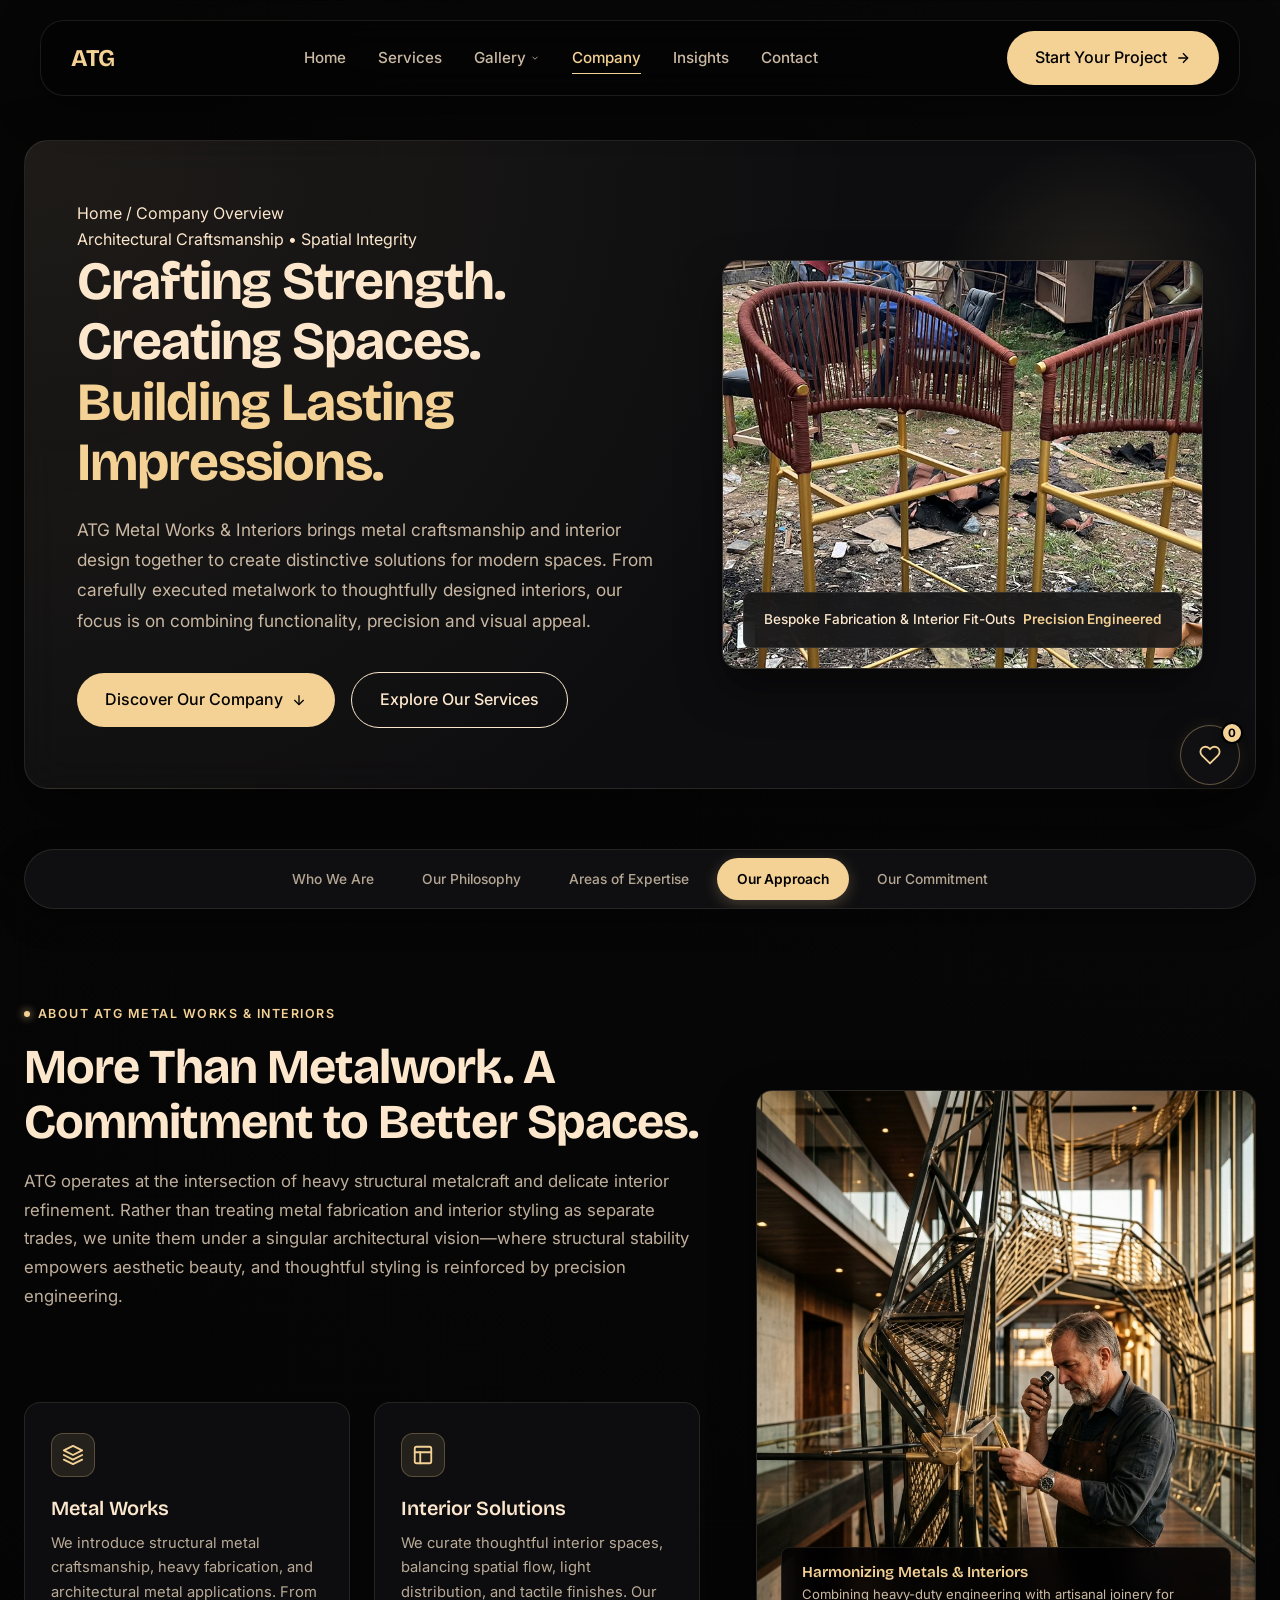
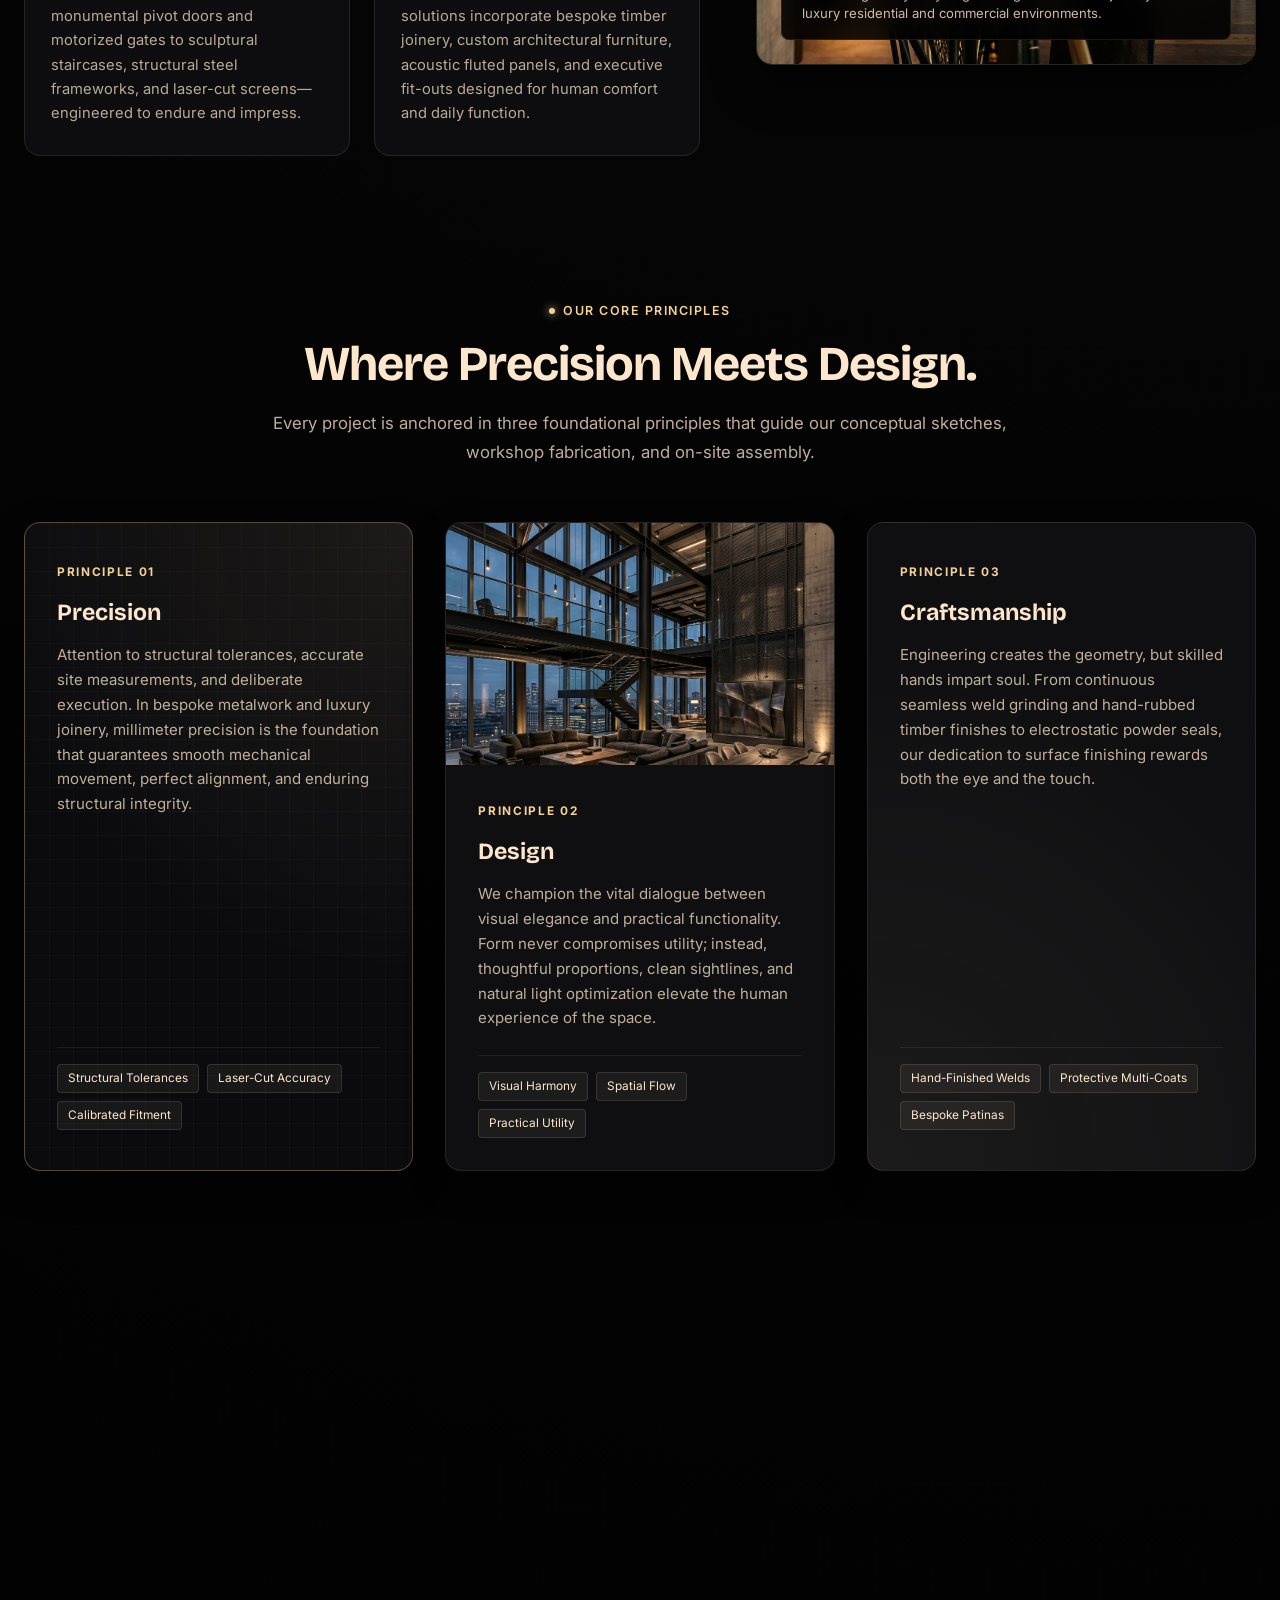
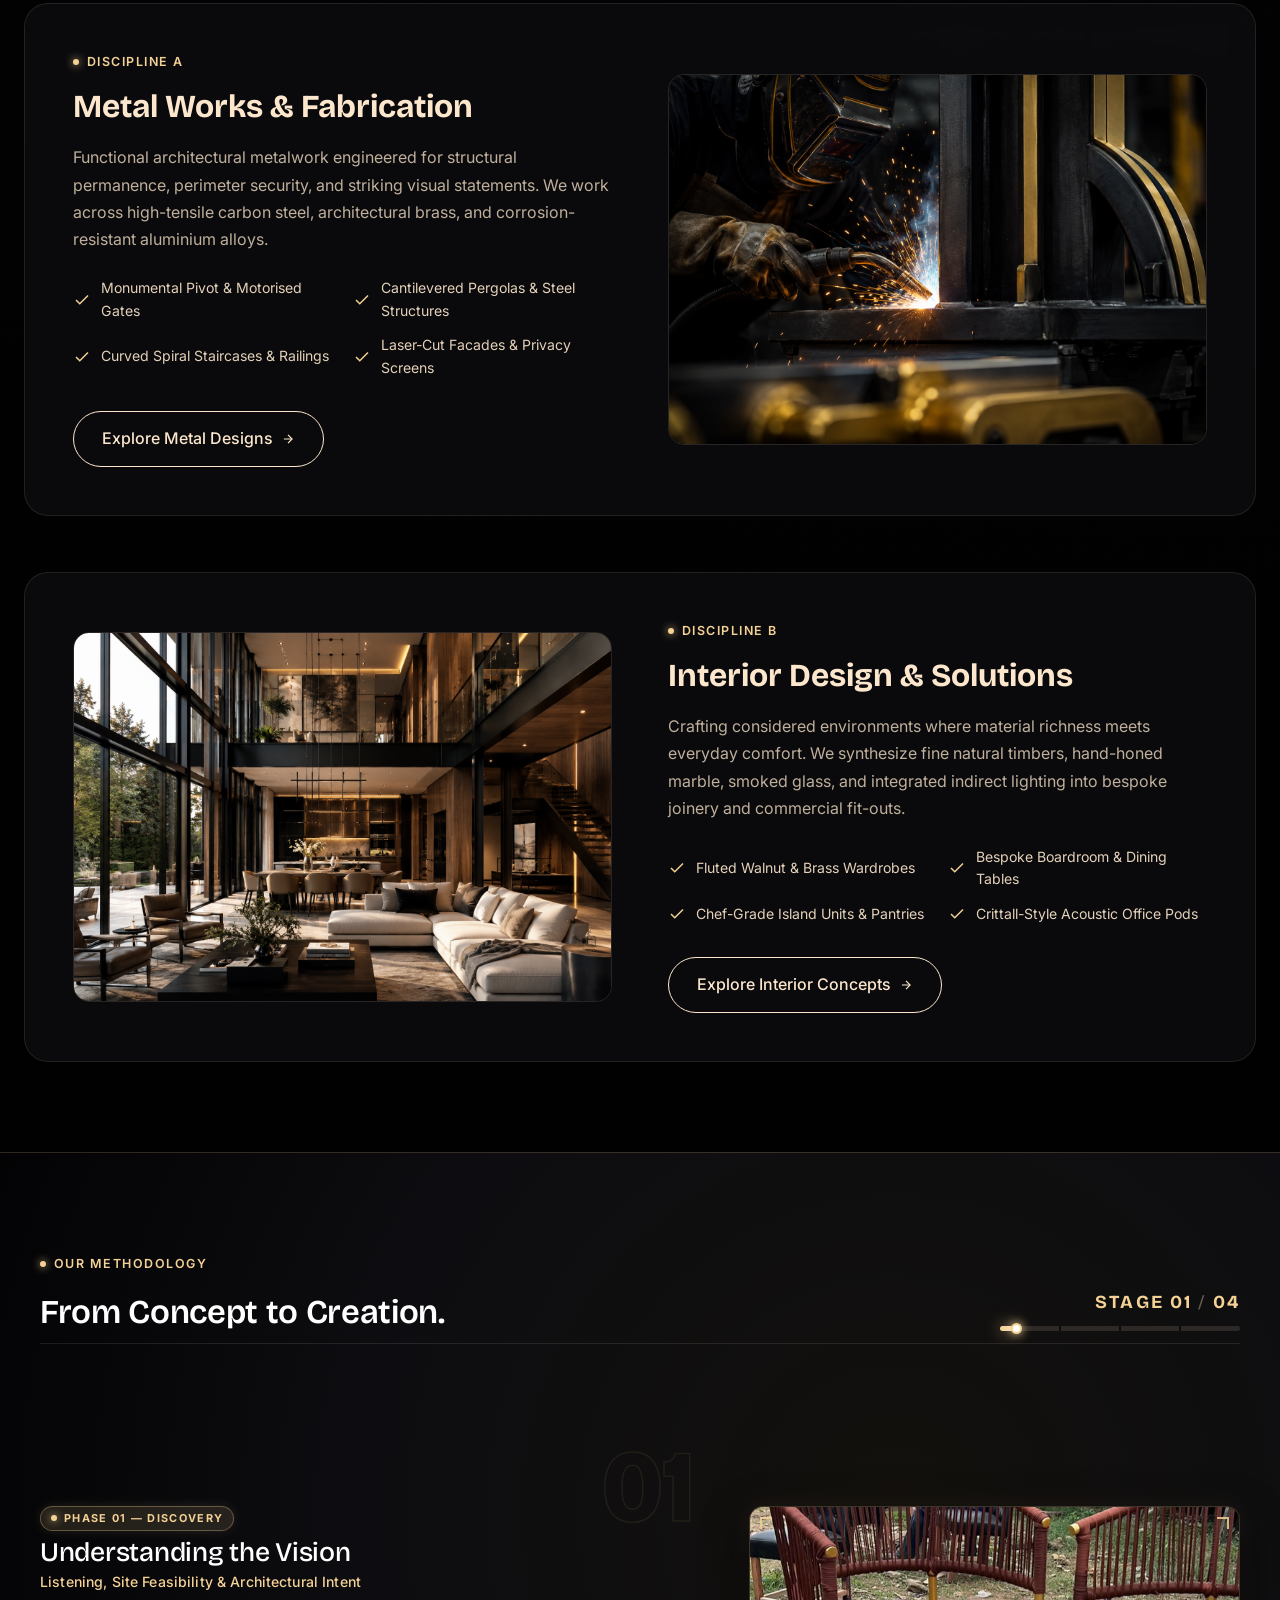
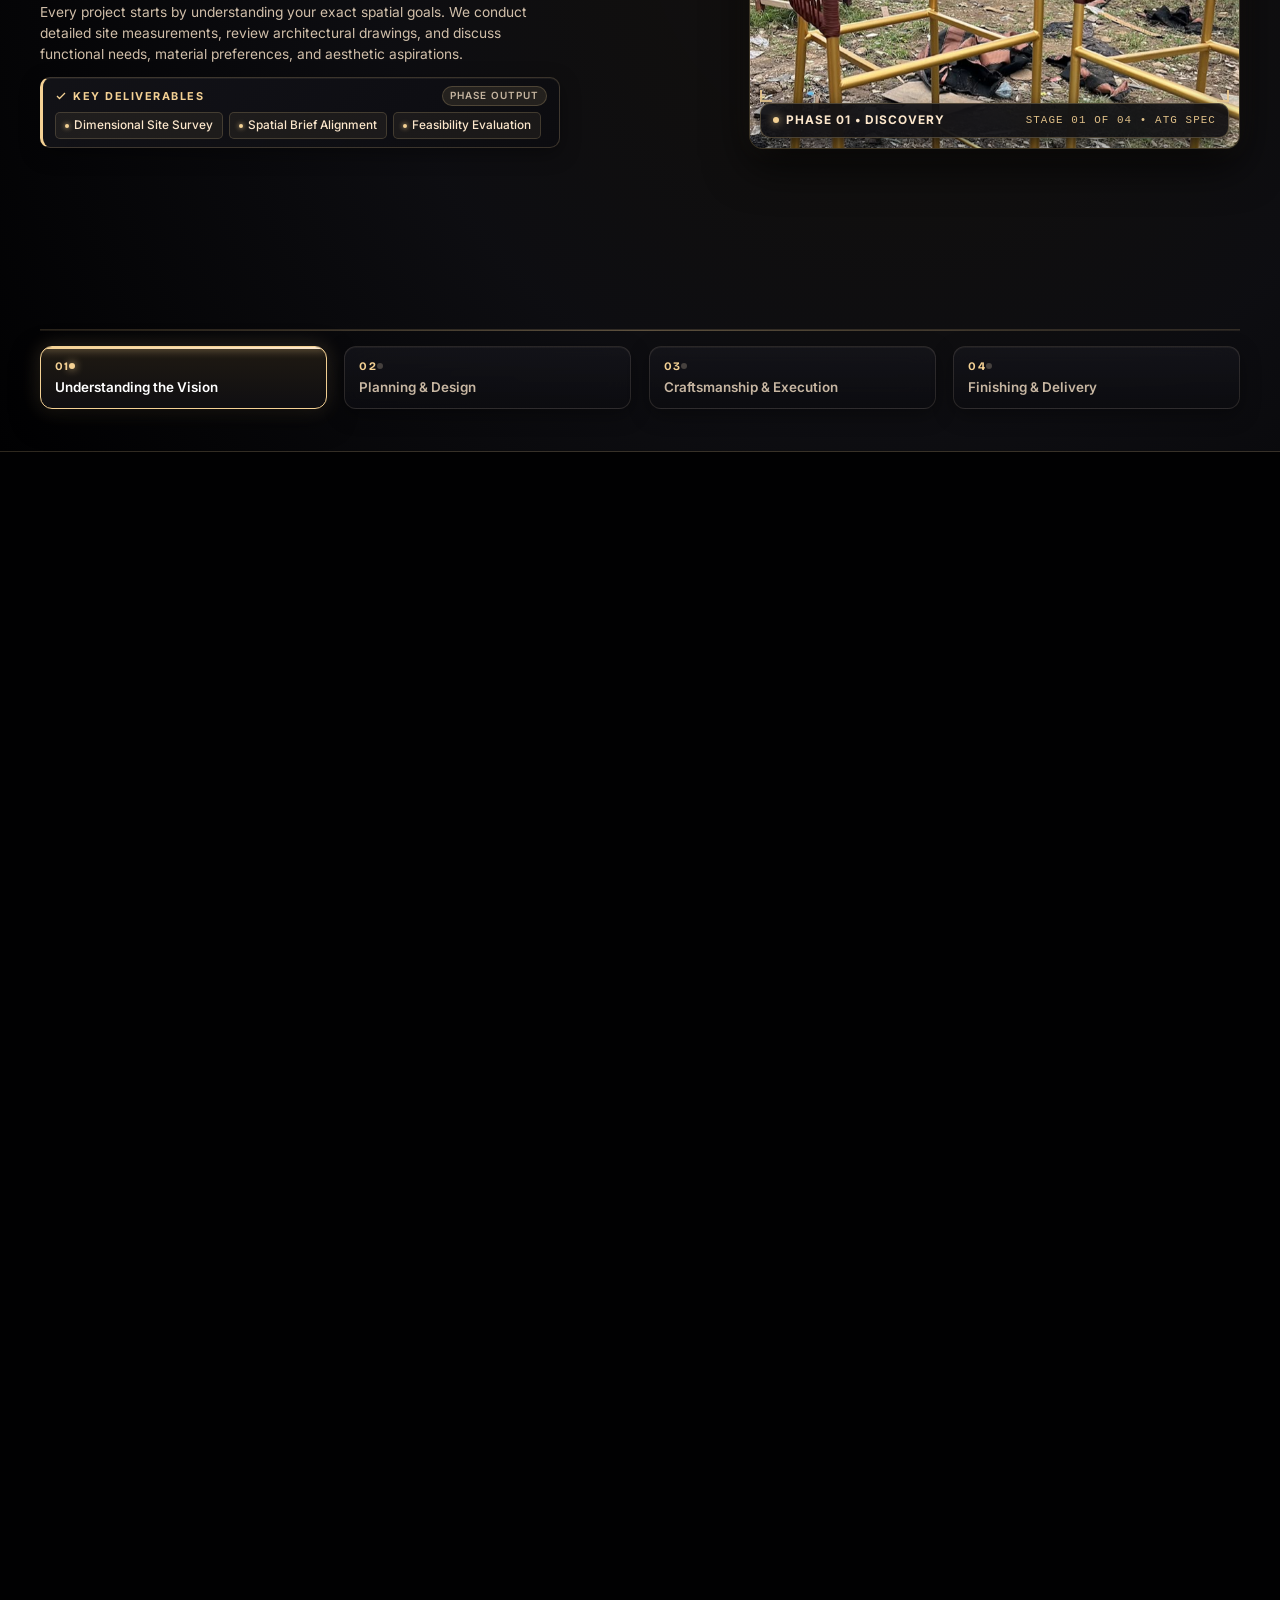
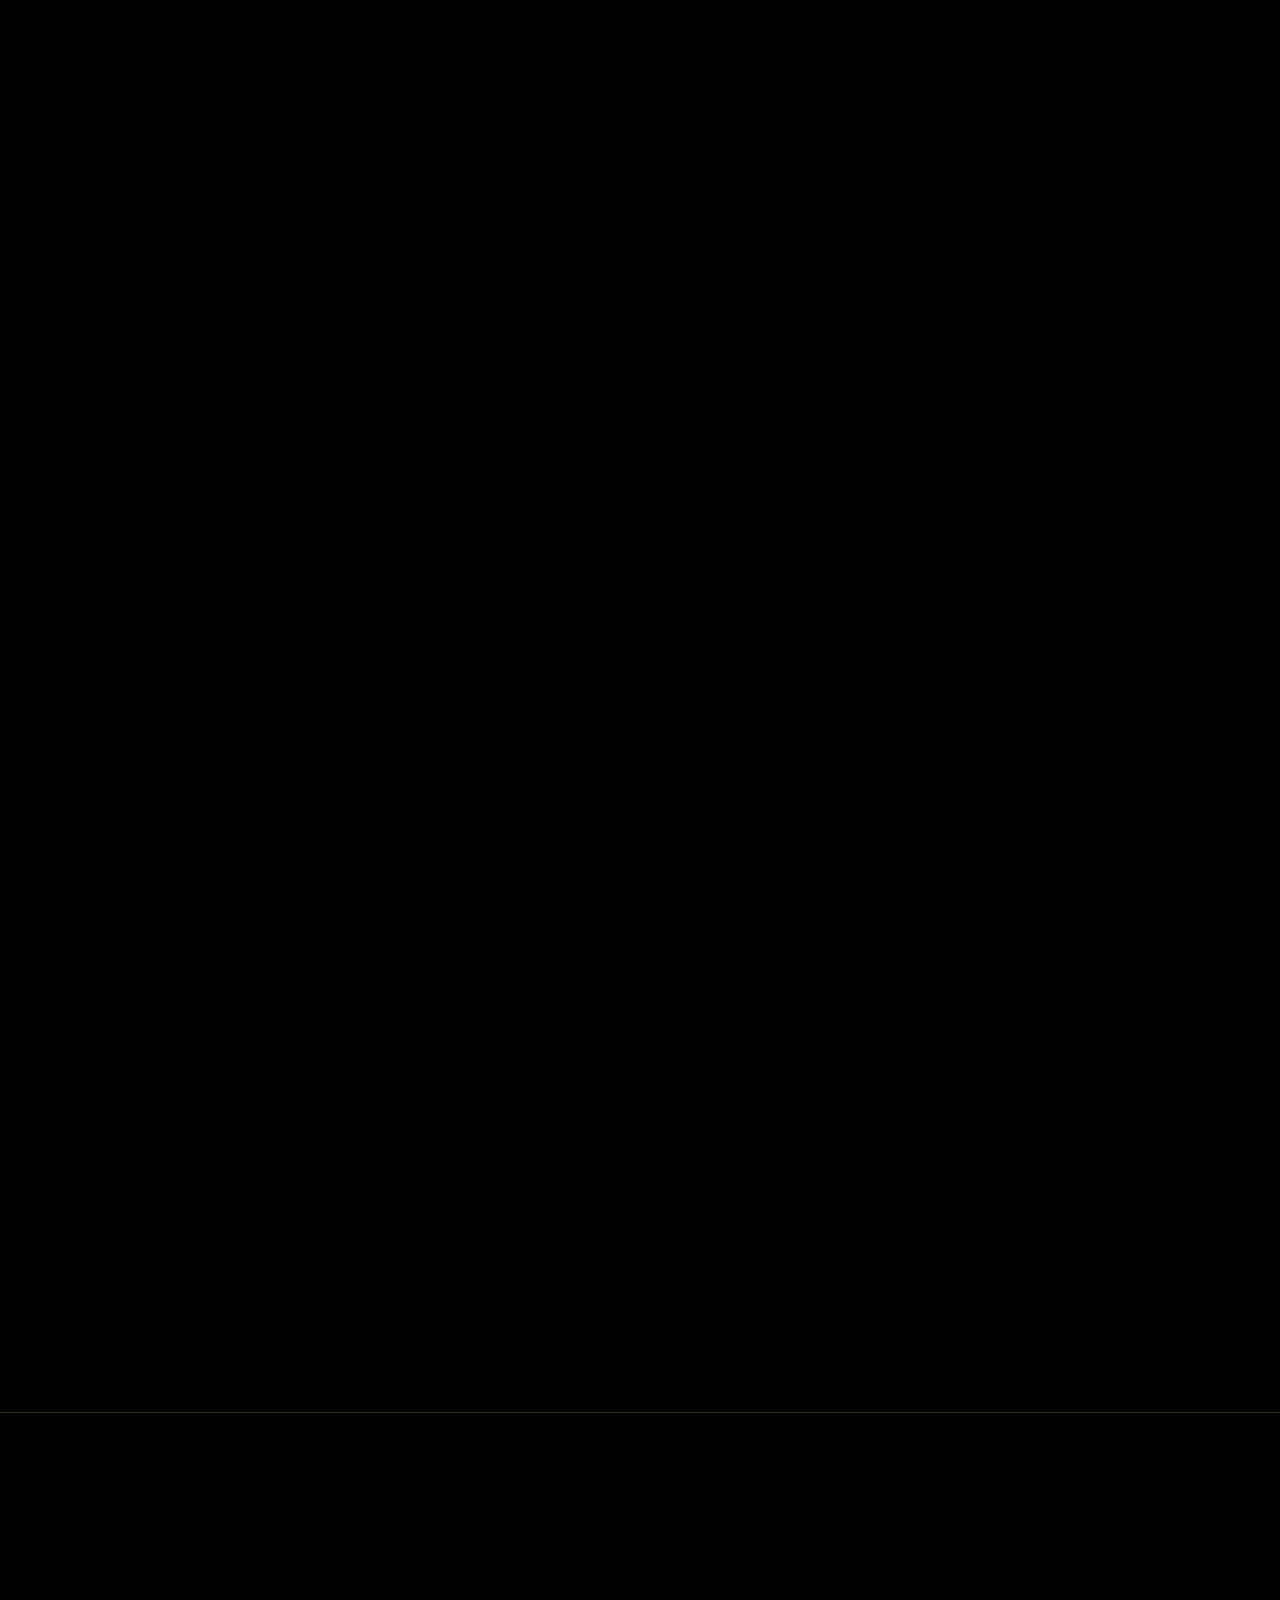
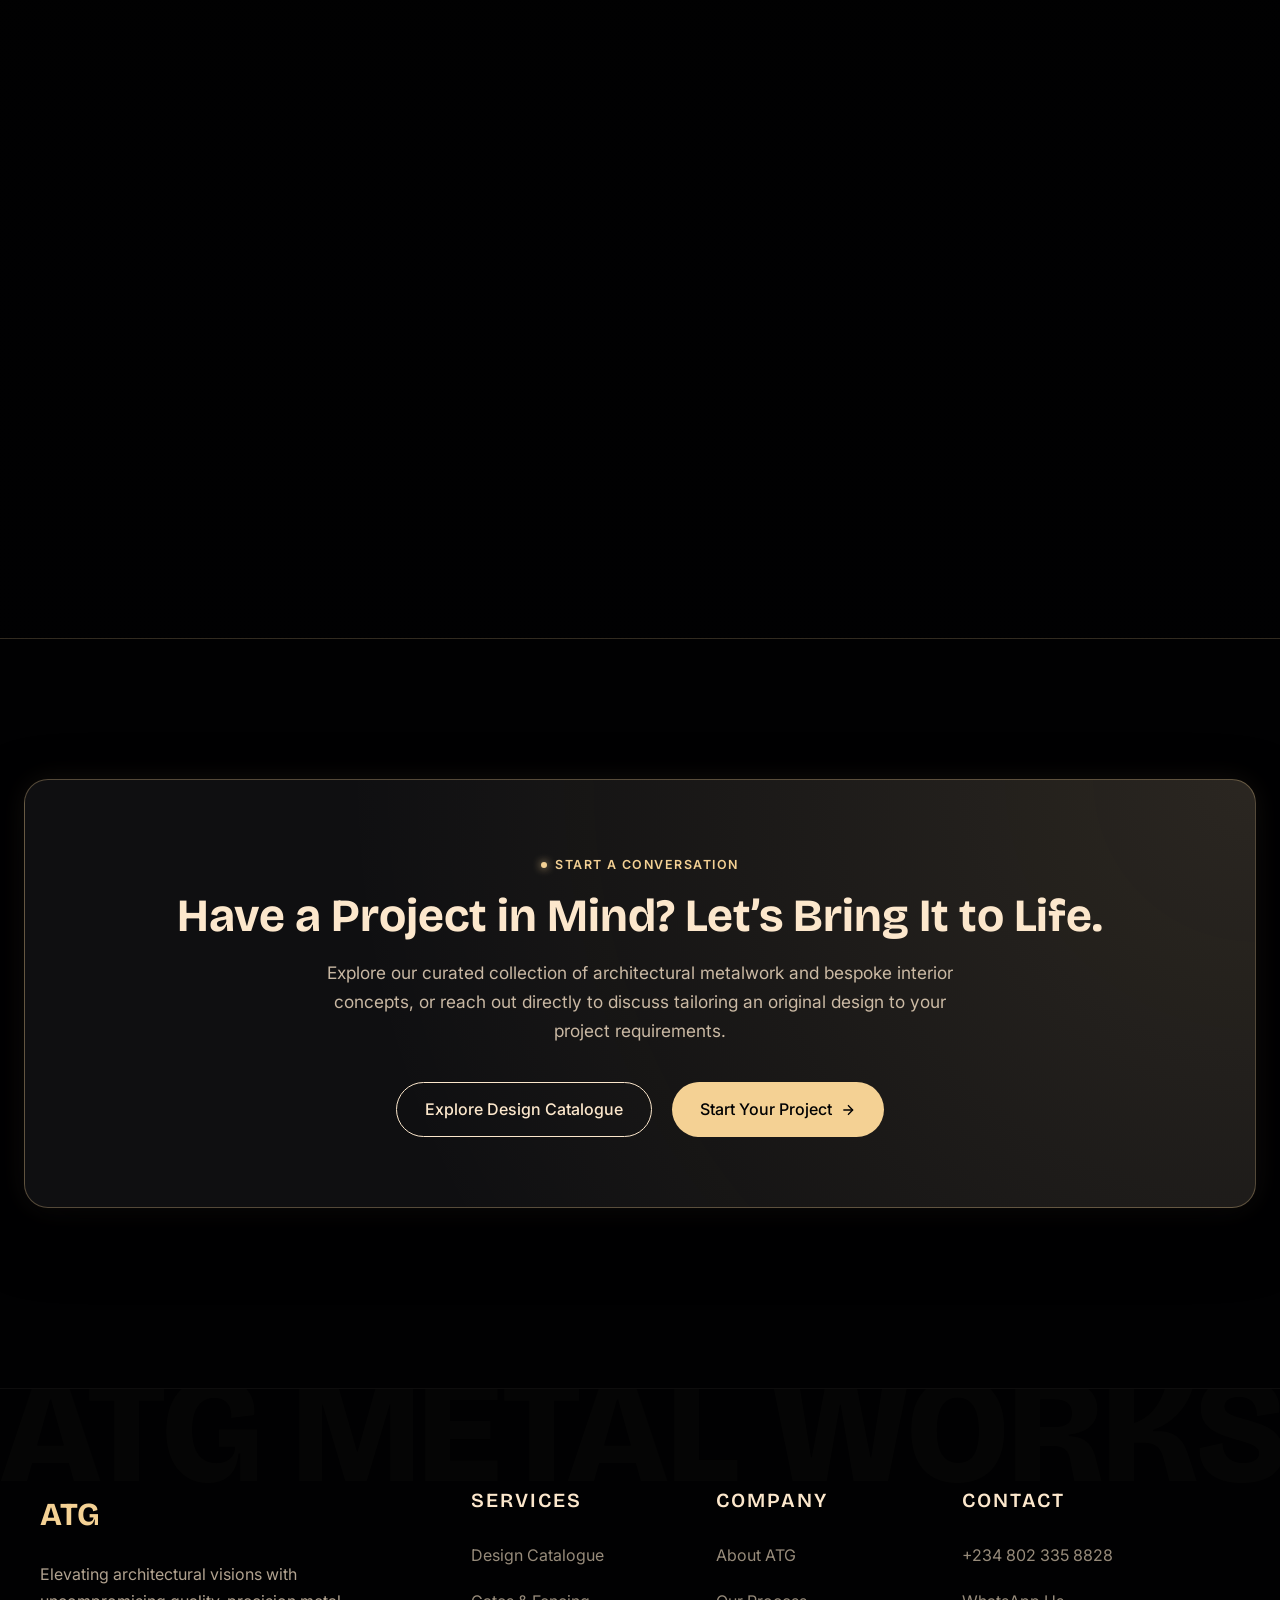
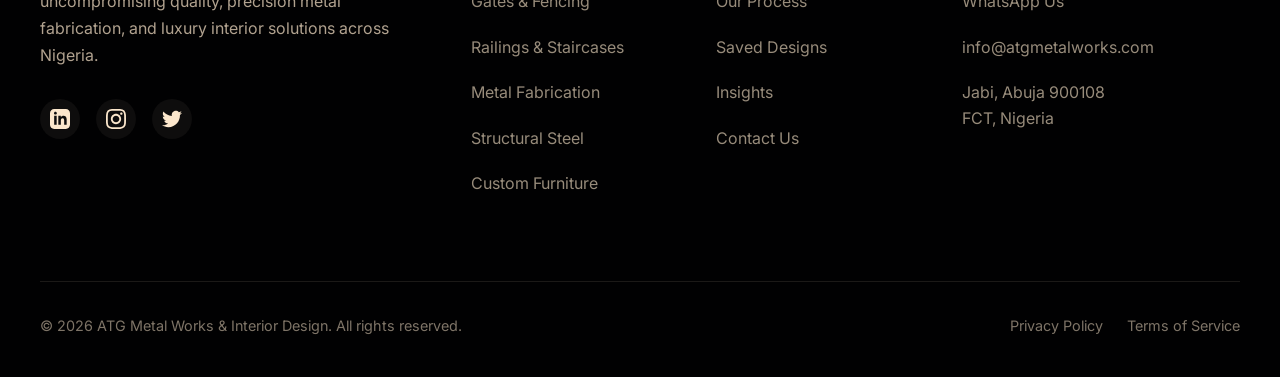
==== company.html @ 1e64ef1c "Upload ATG website frontend" ====
<!DOCTYPE html>
<html lang="en">

<head>
    <meta charset="UTF-8">
    <meta name="viewport" content="width=device-width, initial-scale=1.0">
    <title>Company Overview | ATG Metal Works & Interior Design</title>
    <!-- Google Fonts -->
    <link rel="preconnect" href="https://fonts.googleapis.com">
    <link rel="preconnect" href="https://fonts.gstatic.com" crossorigin>
    <link
        href="https://fonts.googleapis.com/css2?family=Bricolage+Grotesque:opsz,wght@12..96,400;500;600;700;800&family=Inter:wght@300;400;500;600&display=swap"
        rel="stylesheet">
    <!-- Stylesheets -->
    <link rel="stylesheet" href="CSS/style.css">
    <link rel="stylesheet" href="CSS/company.css">
    <link rel="stylesheet" href="CSS/atg-transitions.css">
</head>

<body class="company-page">

    <!-- Mobile Menu Overlay -->
    <div class="mobile-menu-overlay" id="mobileMenu">
        <div class="mobile-menu-header">
            <a href="index.html" class="logo">ATG</a>
            <button class="close-menu-btn" id="closeMenuBtn" aria-label="Close Menu">
                <svg width="24" height="24" viewBox="0 0 24 24" fill="none" stroke="currentColor" stroke-width="2">
                    <line x1="18" y1="6" x2="6" y2="18"></line>
                    <line x1="6" y1="6" x2="18" y2="18"></line>
                </svg>
            </button>
        </div>
        <div class="mobile-nav-links">
            <a href="index.html" class="mobile-nav-item">Home</a>
            <a href="services.html" class="mobile-nav-item">Services</a>

            <div class="mobile-accordion">
                <button class="mobile-accordion-btn">Gallery <span class="arrow">▼</span></button>
                <div class="mobile-accordion-content">
                    <a href="gallery.html">All Projects</a>
                    <a href="gallery.html?category=Metal%20Fabrication">Metal Fabrication</a>
                    <a href="gallery.html?category=Interior%20Projects">Interior Projects</a>
                    <a href="gallery.html?category=Furniture%20%26%20Joinery">Furniture &amp; Joinery</a>
                    <a href="gallery.html?category=Commercial%20Projects">Commercial Projects</a>
                    <a href="gallery.html?category=Residential%20Projects">Residential Projects</a>
                </div>
            </div>

            <a href="company.html" class="mobile-nav-item active">Company</a>
            <a href="insights.html" class="mobile-nav-item">Insights</a>
            <a href="contact.html" class="mobile-nav-item">Contact</a>
            <a href="favourites.html" class="mobile-nav-item">Saved Designs</a>
        </div>
        <div class="mobile-menu-footer">
            <a href="start-your-project.html" class="btn btn-primary full-width">
                Start Your Project
                <svg width="16" height="16" viewBox="0 0 24 24" fill="none" stroke="currentColor" stroke-width="2">
                    <line x1="5" y1="12" x2="19" y2="12"></line>
                    <polyline points="12 5 19 12 12 19"></polyline>
                </svg>
            </a>
        </div>
    </div>

    <!-- Floating Navbar -->
    <header class="navbar-wrapper" id="navbarWrapper">
        <nav class="navbar">
            <a href="index.html" class="logo">
                ATG
            </a>

            <!-- Desktop Navigation -->
            <ul class="nav-links">
                <li class="nav-item">
                    <a href="index.html" class="nav-link">Home</a>
                </li>

                <li class="nav-item">
                    <a href="services.html" class="nav-link">Services</a>
                </li>

                <li class="nav-item has-dropdown">
                    <a href="gallery.html" class="nav-link">Gallery <svg class="dropdown-arrow" width="10" height="10"
                            viewBox="0 0 24 24" fill="none" stroke="currentColor" stroke-width="2">
                            <polyline points="6 9 12 15 18 9"></polyline>
                        </svg></a>
                    <div class="dropdown-menu image-dropdown">
                        <div class="image-dropdown-inner">
                            <div class="menu-column">
                                <a href="gallery.html" class="dropdown-link">All Projects</a>
                                <a href="gallery.html?category=Metal%20Fabrication" class="dropdown-link">Metal Fabrication</a>
                                <a href="gallery.html?category=Interior%20Projects" class="dropdown-link">Interior Projects</a>
                                <a href="gallery.html?category=Furniture%20%26%20Joinery" class="dropdown-link">Furniture &amp; Joinery</a>
                                <a href="gallery.html?category=Commercial%20Projects" class="dropdown-link">Commercial Projects</a>
                                <a href="gallery.html?category=Residential%20Projects" class="dropdown-link">Residential Projects</a>
                                <a href="gallery.html" class="dropdown-link view-all">View All Projects <svg width="12" height="12"
                                        viewBox="0 0 24 24" fill="none" stroke="currentColor" stroke-width="2">
                                        <line x1="5" y1="12" x2="19" y2="12"></line>
                                        <polyline points="12 5 19 12 12 19"></polyline>
                                    </svg></a>
                            </div>
                            <div class="dropdown-featured-image">
                                <img src="images/dropdown_portfolio.png" alt="Featured Project Gallery">
                            </div>
                        </div>
                    </div>
                </li>

                <li class="nav-item">
                    <a href="company.html" class="nav-link active">Company</a>
                </li>

                <li class="nav-item">
                    <a href="insights.html" class="nav-link">Insights</a>
                </li>
                <li class="nav-item">
                    <a href="contact.html" class="nav-link">Contact</a>
                </li>
            </ul>

            <div class="nav-actions">
                <a href="start-your-project.html" class="btn btn-primary">
                    Start Your Project
                    <svg class="btn-arrow" width="16" height="16" viewBox="0 0 24 24" fill="none" stroke="currentColor"
                        stroke-width="2">
                        <line x1="5" y1="12" x2="19" y2="12"></line>
                        <polyline points="12 5 19 12 12 19"></polyline>
                    </svg>
                </a>
                <button class="mobile-menu-toggle" id="mobileMenuToggle" aria-label="Open Menu">
                    <svg width="24" height="24" viewBox="0 0 24 24" fill="none" stroke="currentColor" stroke-width="2">
                        <line x1="3" y1="12" x2="21" y2="12"></line>
                        <line x1="3" y1="6" x2="21" y2="6"></line>
                        <line x1="3" y1="18" x2="21" y2="18"></line>
                    </svg>
                </button>
            </div>
        </nav>
    </header>

    <main>
        <!-- 3. Company Hero Section -->
        <section class="co-hero">
            <div class="co-hero-container co-fade-up">
                <div class="co-hero-content">
                    <nav class="breadcrumb-nav" aria-label="Breadcrumbs">
                        <a href="index.html">Home</a>
                        <span class="breadcrumb-separator">/</span>
                        <span class="breadcrumb-current">Company Overview</span>
                    </nav>

                    <div class="hero-editorial-badge">
                        Architectural Craftsmanship &bull; Spatial Integrity
                    </div>

                    <h1 class="co-hero-title">
                        Crafting Strength. <br>
                        Creating Spaces. <br>
                        <span class="highlight">Building Lasting Impressions.</span>
                    </h1>

                    <p class="co-hero-desc">
                        ATG Metal Works &amp; Interiors brings metal craftsmanship and interior design together to create distinctive solutions for modern spaces. From carefully executed metalwork to thoughtfully designed interiors, our focus is on combining functionality, precision and visual appeal.
                    </p>

                    <div class="co-hero-actions">
                        <a href="#who-we-are" class="btn btn-primary">
                            Discover Our Company
                            <svg class="btn-arrow" width="16" height="16" viewBox="0 0 24 24" fill="none" stroke="currentColor" stroke-width="2">
                                <line x1="12" y1="5" x2="12" y2="19"></line>
                                <polyline points="19 12 12 19 5 12"></polyline>
                            </svg>
                        </a>
                        <a href="services.html" class="btn btn-secondary">
                            Explore Our Services
                        </a>
                    </div>
                </div>

                <div class="co-hero-media">
                    <img src="images/477207b1-285c-4915-88f1-40f09fe9c256.jpg" alt="Architectural Metal & Interior Design by ATG">
                    <div class="co-hero-overlay-card">
                        <span class="card-main">Bespoke Fabrication &amp; Interior Fit-Outs</span>
                        <span class="card-accent">Precision Engineered</span>
                    </div>
                </div>
            </div>
        </section>

        <!-- 10. Internal Section Navigation (Sticky Subnav) -->
        <div class="co-subnav-wrapper" id="coSubnavWrapper">
            <nav class="co-subnav" aria-label="Company sections">
                <a href="#who-we-are" class="co-subnav-link is-active">Who We Are</a>
                <a href="#philosophy" class="co-subnav-link">Our Philosophy</a>
                <a href="#expertise" class="co-subnav-link">Areas of Expertise</a>
                <a href="#approach" class="co-subnav-link">Our Approach</a>
                <a href="#commitment" class="co-subnav-link">Our Commitment</a>
            </nav>
        </div>

        <!-- 4. Who We Are Section -->
        <section class="co-who-section company-section" id="who-we-are">
            <div class="co-who-grid">
                <div class="co-who-content co-fade-up">
                    <div class="co-section-header">
                        <div class="co-eyebrow">ABOUT ATG METAL WORKS &amp; INTERIORS</div>
                        <h2 class="co-section-title">More Than Metalwork. A Commitment to Better Spaces.</h2>
                        <p class="co-section-desc">
                            ATG operates at the intersection of heavy structural metalcraft and delicate interior refinement. Rather than treating metal fabrication and interior styling as separate trades, we unite them under a singular architectural vision—where structural stability empowers aesthetic beauty, and thoughtful styling is reinforced by precision engineering.
                        </p>
                    </div>

                    <div class="co-who-pillars">
                        <div class="co-pillar-card">
                            <div class="co-pillar-icon">
                                <svg width="22" height="22" viewBox="0 0 24 24" fill="none" stroke="currentColor" stroke-width="2" stroke-linecap="round" stroke-linejoin="round">
                                    <polygon points="12 2 2 7 12 12 22 7 12 2"></polygon>
                                    <polyline points="2 17 12 22 22 17"></polyline>
                                    <polyline points="2 12 12 17 22 12"></polyline>
                                </svg>
                            </div>
                            <h3 class="co-pillar-title">Metal Works</h3>
                            <p class="co-pillar-desc">
                                We introduce structural metal craftsmanship, heavy fabrication, and architectural metal applications. From monumental pivot doors and motorized gates to sculptural staircases, structural steel frameworks, and laser-cut screens—engineered to endure and impress.
                            </p>
                        </div>

                        <div class="co-pillar-card">
                            <div class="co-pillar-icon">
                                <svg width="22" height="22" viewBox="0 0 24 24" fill="none" stroke="currentColor" stroke-width="2" stroke-linecap="round" stroke-linejoin="round">
                                    <rect x="3" y="3" width="18" height="18" rx="2" ry="2"></rect>
                                    <line x1="3" y1="9" x2="21" y2="9"></line>
                                    <line x1="9" y1="21" x2="9" y2="9"></line>
                                </svg>
                            </div>
                            <h3 class="co-pillar-title">Interior Solutions</h3>
                            <p class="co-pillar-desc">
                                We curate thoughtful interior spaces, balancing spatial flow, light distribution, and tactile finishes. Our solutions incorporate bespoke timber joinery, custom architectural furniture, acoustic fluted panels, and executive fit-outs designed for human comfort and daily function.
                            </p>
                        </div>
                    </div>
                </div>

                <div class="co-who-media co-fade-up">
                    <img src="images/about_who_we_are.png" alt="ATG Master craftsman inspecting precision installation" loading="lazy">
                    <div class="co-media-tag-floating">
                        <h4>Harmonizing Metals &amp; Interiors</h4>
                        <p>Combining heavy-duty engineering with artisanal joinery for luxury residential and commercial environments.</p>
                    </div>
                </div>
            </div>
        </section>

        <!-- 5. Our Philosophy Section -->
        <section class="co-philosophy-section company-section" id="philosophy">
            <div class="co-section-header center co-fade-up">
                <div class="co-eyebrow">OUR CORE PRINCIPLES</div>
                <h2 class="co-section-title">Where Precision Meets Design.</h2>
                <p class="co-section-desc">
                    Every project is anchored in three foundational principles that guide our conceptual sketches, workshop fabrication, and on-site assembly.
                </p>
            </div>

            <div class="co-philosophy-panels">
                <!-- Principle 1: Precision -->
                <div class="co-philo-panel panel-precision co-fade-up">
                    <span class="philo-tag">PRINCIPLE 01</span>
                    <h3 class="philo-headline">Precision</h3>
                    <p class="philo-desc">
                        Attention to structural tolerances, accurate site measurements, and deliberate execution. In bespoke metalwork and luxury joinery, millimeter precision is the foundation that guarantees smooth mechanical movement, perfect alignment, and enduring structural integrity.
                    </p>
                    <div class="philo-badge-list">
                        <span class="philo-chip">Structural Tolerances</span>
                        <span class="philo-chip">Laser-Cut Accuracy</span>
                        <span class="philo-chip">Calibrated Fitment</span>
                    </div>
                </div>

                <!-- Principle 2: Design -->
                <div class="co-philo-panel panel-design co-fade-up">
                    <div class="panel-img-box">
                        <img src="images/hero_interior.png" alt="Architectural Interior Design" loading="lazy">
                    </div>
                    <div class="panel-inner">
                        <span class="philo-tag">PRINCIPLE 02</span>
                        <h3 class="philo-headline">Design</h3>
                        <p class="philo-desc">
                            We champion the vital dialogue between visual elegance and practical functionality. Form never compromises utility; instead, thoughtful proportions, clean sightlines, and natural light optimization elevate the human experience of the space.
                        </p>
                        <div class="philo-badge-list">
                            <span class="philo-chip">Visual Harmony</span>
                            <span class="philo-chip">Spatial Flow</span>
                            <span class="philo-chip">Practical Utility</span>
                        </div>
                    </div>
                </div>

                <!-- Principle 3: Craftsmanship -->
                <div class="co-philo-panel panel-craft co-fade-up">
                    <span class="philo-tag">PRINCIPLE 03</span>
                    <h3 class="philo-headline">Craftsmanship</h3>
                    <p class="philo-desc">
                        Engineering creates the geometry, but skilled hands impart soul. From continuous seamless weld grinding and hand-rubbed timber finishes to electrostatic powder seals, our dedication to surface finishing rewards both the eye and the touch.
                    </p>
                    <div class="philo-badge-list">
                        <span class="philo-chip">Hand-Finished Welds</span>
                        <span class="philo-chip">Protective Multi-Coats</span>
                        <span class="philo-chip">Bespoke Patinas</span>
                    </div>
                </div>
            </div>
        </section>

        <!-- 6. Our Areas of Expertise Section -->
        <section class="co-expertise-section company-section" id="expertise">
            <div class="co-section-header co-fade-up">
                <div class="co-eyebrow">WHAT WE BRING TOGETHER</div>
                <h2 class="co-section-title">Two Distinct Disciplines. One Cohesive Vision.</h2>
                <p class="co-section-desc">
                    Explore how our metal fabrication facilities and bespoke interior design capabilities collaborate to deliver complete architectural solutions.
                </p>
            </div>

            <div class="co-showcase-stack">
                <!-- Showcase A: Metal Works & Fabrication -->
                <div class="co-showcase-item co-fade-up">
                    <div class="co-showcase-content">
                        <div class="co-eyebrow">DISCIPLINE A</div>
                        <h3 class="co-showcase-title">Metal Works &amp; Fabrication</h3>
                        <p class="co-showcase-desc">
                            Functional architectural metalwork engineered for structural permanence, perimeter security, and striking visual statements. We work across high-tensile carbon steel, architectural brass, and corrosion-resistant aluminium alloys.
                        </p>
                        <div class="co-showcase-bullets">
                            <div class="co-bullet">
                                <svg width="18" height="18" viewBox="0 0 24 24" fill="none" stroke="currentColor" stroke-width="2"><polyline points="20 6 9 17 4 12"></polyline></svg>
                                <span>Monumental Pivot &amp; Motorised Gates</span>
                            </div>
                            <div class="co-bullet">
                                <svg width="18" height="18" viewBox="0 0 24 24" fill="none" stroke="currentColor" stroke-width="2"><polyline points="20 6 9 17 4 12"></polyline></svg>
                                <span>Cantilevered Pergolas &amp; Steel Structures</span>
                            </div>
                            <div class="co-bullet">
                                <svg width="18" height="18" viewBox="0 0 24 24" fill="none" stroke="currentColor" stroke-width="2"><polyline points="20 6 9 17 4 12"></polyline></svg>
                                <span>Curved Spiral Staircases &amp; Railings</span>
                            </div>
                            <div class="co-bullet">
                                <svg width="18" height="18" viewBox="0 0 24 24" fill="none" stroke="currentColor" stroke-width="2"><polyline points="20 6 9 17 4 12"></polyline></svg>
                                <span>Laser-Cut Facades &amp; Privacy Screens</span>
                            </div>
                        </div>
                        <div>
                            <a href="services.html?category=Metal%20Fabrication" class="btn btn-secondary">
                                Explore Metal Designs
                                <svg width="14" height="14" viewBox="0 0 24 24" fill="none" stroke="currentColor" stroke-width="2">
                                    <line x1="5" y1="12" x2="19" y2="12"></line>
                                    <polyline points="12 5 19 12 12 19"></polyline>
                                </svg>
                            </a>
                        </div>
                    </div>
                    <div class="co-showcase-media">
                        <img src="images/e5c07175-a404-44a3-993f-c502c40bee47.png" alt="Metal Fabrication and Laser Cut Architectural Screens" loading="lazy">
                    </div>
                </div>

                <!-- Showcase B: Interior Design & Solutions -->
                <div class="co-showcase-item reversed co-fade-up">
                    <div class="co-showcase-content">
                        <div class="co-eyebrow">DISCIPLINE B</div>
                        <h3 class="co-showcase-title">Interior Design &amp; Solutions</h3>
                        <p class="co-showcase-desc">
                            Crafting considered environments where material richness meets everyday comfort. We synthesize fine natural timbers, hand-honed marble, smoked glass, and integrated indirect lighting into bespoke joinery and commercial fit-outs.
                        </p>
                        <div class="co-showcase-bullets">
                            <div class="co-bullet">
                                <svg width="18" height="18" viewBox="0 0 24 24" fill="none" stroke="currentColor" stroke-width="2"><polyline points="20 6 9 17 4 12"></polyline></svg>
                                <span>Fluted Walnut &amp; Brass Wardrobes</span>
                            </div>
                            <div class="co-bullet">
                                <svg width="18" height="18" viewBox="0 0 24 24" fill="none" stroke="currentColor" stroke-width="2"><polyline points="20 6 9 17 4 12"></polyline></svg>
                                <span>Bespoke Boardroom &amp; Dining Tables</span>
                            </div>
                            <div class="co-bullet">
                                <svg width="18" height="18" viewBox="0 0 24 24" fill="none" stroke="currentColor" stroke-width="2"><polyline points="20 6 9 17 4 12"></polyline></svg>
                                <span>Chef-Grade Island Units &amp; Pantries</span>
                            </div>
                            <div class="co-bullet">
                                <svg width="18" height="18" viewBox="0 0 24 24" fill="none" stroke="currentColor" stroke-width="2"><polyline points="20 6 9 17 4 12"></polyline></svg>
                                <span>Crittall-Style Acoustic Office Pods</span>
                            </div>
                        </div>
                        <div>
                            <a href="services.html?category=Interior%20Design" class="btn btn-secondary">
                                Explore Interior Concepts
                                <svg width="14" height="14" viewBox="0 0 24 24" fill="none" stroke="currentColor" stroke-width="2">
                                    <line x1="5" y1="12" x2="19" y2="12"></line>
                                    <polyline points="12 5 19 12 12 19"></polyline>
                                </svg>
                            </a>
                        </div>
                    </div>
                    <div class="co-showcase-media">
                        <img src="images/9961c37c-6daa-4a9c-b4b9-555509c9aaf4.png" alt="Bespoke Interior Design and Acoustic Wood Wall Panelling" loading="lazy">
                    </div>
                </div>
            </div>
        </section>

        <!-- 7. Our Approach Section (NEW GEN PINNED SCROLL SCRUBBER) -->
        <section class="co-approach-scroll-container company-section" id="approach">
            <div class="co-approach-sticky-stage" id="approachStickyStage">
                <div class="co-approach-stage-inner">
                    <!-- Top Stage Header & Progress Line -->
                    <div class="co-approach-top-bar">
                        <div class="co-approach-header-meta">
                            <div class="co-eyebrow">OUR METHODOLOGY</div>
                            <h2>From Concept to Creation.</h2>
                        </div>
                        <div class="co-scrub-indicator">
                            <div class="co-step-counter">
                                STAGE <span id="activeStepNum">01</span> <span class="co-counter-divider">/</span> 04
                            </div>
                            <div class="co-scrub-track" aria-hidden="true">
                                <div class="co-scrub-fill" id="approachScrubFill">
                                    <span class="co-scrub-thumb"></span>
                                </div>
                                <span class="co-track-mark" style="left: 25%;"></span>
                                <span class="co-track-mark" style="left: 50%;"></span>
                                <span class="co-track-mark" style="left: 75%;"></span>
                            </div>
                        </div>
                    </div>

                    <!-- Split Stage View -->
                    <div class="co-approach-body-grid">
                        <!-- Left: Stack of 4 Stage Panes -->
                        <div class="co-stages-card-stack">
                            <!-- Stage 01 -->
                            <div class="co-stage-pane is-active" data-step="1">
                                <span class="co-stage-ghost-num">01</span>
                                <div class="co-stage-badge">
                                    <span class="co-stage-badge-dot"></span>
                                    PHASE 01 &mdash; DISCOVERY
                                </div>
                                <h3 class="co-stage-title">Understanding the Vision</h3>
                                <div class="co-stage-subtitle">Listening, Site Feasibility &amp; Architectural Intent</div>
                                <p class="co-stage-description">
                                    Every project starts by understanding your exact spatial goals. We conduct detailed site measurements, review architectural drawings, and discuss functional needs, material preferences, and aesthetic aspirations.
                                </p>
                                <div class="co-stage-deliverables">
                                    <div class="co-deliverable-head">
                                        <div class="co-deliverable-label">
                                            <svg width="12" height="12" viewBox="0 0 24 24" fill="none" stroke="currentColor" stroke-width="2.5"><polyline points="20 6 9 17 4 12"></polyline></svg>
                                            Key Deliverables
                                        </div>
                                        <span class="co-deliverable-pill">Phase Output</span>
                                    </div>
                                    <div class="co-deliverable-chips">
                                        <span class="co-chip"><span class="co-chip-bullet"></span> Dimensional Site Survey</span>
                                        <span class="co-chip"><span class="co-chip-bullet"></span> Spatial Brief Alignment</span>
                                        <span class="co-chip"><span class="co-chip-bullet"></span> Feasibility Evaluation</span>
                                    </div>
                                </div>
                            </div>

                            <!-- Stage 02 -->
                            <div class="co-stage-pane" data-step="2">
                                <span class="co-stage-ghost-num">02</span>
                                <div class="co-stage-badge">
                                    <span class="co-stage-badge-dot"></span>
                                    PHASE 02 &mdash; ENGINEERING
                                </div>
                                <h3 class="co-stage-title">Planning &amp; Design</h3>
                                <div class="co-stage-subtitle">Material Specification, CAD Modeling &amp; Joint Detailing</div>
                                <p class="co-stage-description">
                                    Our design team translates your requirements into comprehensive technical blueprints. We select structural steel profiles, calculate load factors, specify timber cuts and brass hardware, and confirm finish formulations.
                                </p>
                                <div class="co-stage-deliverables">
                                    <div class="co-deliverable-head">
                                        <div class="co-deliverable-label">
                                            <svg width="12" height="12" viewBox="0 0 24 24" fill="none" stroke="currentColor" stroke-width="2.5"><polyline points="20 6 9 17 4 12"></polyline></svg>
                                            Key Deliverables
                                        </div>
                                        <span class="co-deliverable-pill">Phase Output</span>
                                    </div>
                                    <div class="co-deliverable-chips">
                                        <span class="co-chip"><span class="co-chip-bullet"></span> Technical Shop Drawings</span>
                                        <span class="co-chip"><span class="co-chip-bullet"></span> Material &amp; Patina Samples</span>
                                        <span class="co-chip"><span class="co-chip-bullet"></span> 3D Structural Modeling</span>
                                    </div>
                                </div>
                            </div>

                            <!-- Stage 03 -->
                            <div class="co-stage-pane" data-step="3">
                                <span class="co-stage-ghost-num">03</span>
                                <div class="co-stage-badge">
                                    <span class="co-stage-badge-dot"></span>
                                    PHASE 03 &mdash; FABRICATION
                                </div>
                                <h3 class="co-stage-title">Craftsmanship &amp; Execution</h3>
                                <div class="co-stage-subtitle">Precision Cutting, Structural Welding &amp; Custom Joinery</div>
                                <p class="co-stage-description">
                                    In our workshop, skilled fabricators and joiners bring the plans into physical reality. Precision laser cutting, TIG/MIG welding, and fine carpentry come together with strict dimensional checks at every milestone.
                                </p>
                                <div class="co-stage-deliverables">
                                    <div class="co-deliverable-head">
                                        <div class="co-deliverable-label">
                                            <svg width="12" height="12" viewBox="0 0 24 24" fill="none" stroke="currentColor" stroke-width="2.5"><polyline points="20 6 9 17 4 12"></polyline></svg>
                                            Key Deliverables
                                        </div>
                                        <span class="co-deliverable-pill">Phase Output</span>
                                    </div>
                                    <div class="co-deliverable-chips">
                                        <span class="co-chip"><span class="co-chip-bullet"></span> CNC Profile Cutting</span>
                                        <span class="co-chip"><span class="co-chip-bullet"></span> Welded Sub-Assemblies</span>
                                        <span class="co-chip"><span class="co-chip-bullet"></span> Workshop Bench Fitting</span>
                                    </div>
                                </div>
                            </div>

                            <!-- Stage 04 -->
                            <div class="co-stage-pane" data-step="4">
                                <span class="co-stage-ghost-num">04</span>
                                <div class="co-stage-badge">
                                    <span class="co-stage-badge-dot"></span>
                                    PHASE 04 &mdash; INSTALLATION
                                </div>
                                <h3 class="co-stage-title">Finishing &amp; Delivery</h3>
                                <div class="co-stage-subtitle">Surface Treatment, Protected Transport &amp; On-Site Assembly</div>
                                <p class="co-stage-description">
                                    Workpieces receive multi-coat protective finishes, from electrostatic powder coatings to hand-rubbed timber oils. Our installation specialists coordinate logistics and complete the on-site mounting with meticulous care.
                                </p>
                                <div class="co-stage-deliverables">
                                    <div class="co-deliverable-head">
                                        <div class="co-deliverable-label">
                                            <svg width="12" height="12" viewBox="0 0 24 24" fill="none" stroke="currentColor" stroke-width="2.5"><polyline points="20 6 9 17 4 12"></polyline></svg>
                                            Key Deliverables
                                        </div>
                                        <span class="co-deliverable-pill">Phase Output</span>
                                    </div>
                                    <div class="co-deliverable-chips">
                                        <span class="co-chip"><span class="co-chip-bullet"></span> Protective Surface Coat</span>
                                        <span class="co-chip"><span class="co-chip-bullet"></span> Crated Logistics Transport</span>
                                        <span class="co-chip"><span class="co-chip-bullet"></span> Calibrated Site Handover</span>
                                    </div>
                                </div>
                            </div>
                        </div>

                        <!-- Right: Crossfading Visual Window -->
                        <div class="co-approach-visual-window">
                            <!-- Precision Viewfinder Corner Accents -->
                            <span class="co-viewfinder-corner top-left"></span>
                            <span class="co-viewfinder-corner top-right"></span>
                            <span class="co-viewfinder-corner bottom-left"></span>
                            <span class="co-viewfinder-corner bottom-right"></span>

                            <img src="images/477207b1-285c-4915-88f1-40f09fe9c256.jpg" alt="Phase 01 Architectural site survey" class="co-stage-img-layer is-active" data-step="1">
                            <img src="images/service_steel.png" alt="Phase 02 Structural engineering and design" class="co-stage-img-layer" data-step="2">
                            <img src="images/e5c07175-a404-44a3-993f-c502c40bee47.png" alt="Phase 03 Workshop fabrication and welding" class="co-stage-img-layer" data-step="3">
                            <img src="images/dropdown_portfolio.png" alt="Phase 04 Completed luxury installation" class="co-stage-img-layer" data-step="4">

                            <div class="co-approach-img-badge">
                                <div class="co-live-pill">
                                    <span class="co-pulse-dot"></span>
                                    <span class="co-live-text" id="approachImgPhase">Phase 01 &bull; Discovery</span>
                                </div>
                                <span class="co-studio-code" id="approachStudioCode">STAGE 01 OF 04 &bull; ATG SPEC</span>
                            </div>
                        </div>
                    </div>

                    <!-- Bottom: Interactive Step Navigation -->
                    <div class="co-approach-stepper-nav" role="tablist" aria-label="Process stages">
                        <div class="co-stepper-track-line" aria-hidden="true"></div>
                        <button type="button" class="co-step-btn is-active" data-step="1" role="tab" aria-selected="true">
                            <span class="co-step-bar"></span>
                            <div class="co-step-btn-header">
                                <span class="co-step-btn-num">01</span>
                                <span class="co-step-status-dot"></span>
                            </div>
                            <span class="co-step-btn-title">Understanding the Vision</span>
                        </button>
                        <button type="button" class="co-step-btn" data-step="2" role="tab" aria-selected="false">
                            <span class="co-step-bar"></span>
                            <div class="co-step-btn-header">
                                <span class="co-step-btn-num">02</span>
                                <span class="co-step-status-dot"></span>
                            </div>
                            <span class="co-step-btn-title">Planning &amp; Design</span>
                        </button>
                        <button type="button" class="co-step-btn" data-step="3" role="tab" aria-selected="false">
                            <span class="co-step-bar"></span>
                            <div class="co-step-btn-header">
                                <span class="co-step-btn-num">03</span>
                                <span class="co-step-status-dot"></span>
                            </div>
                            <span class="co-step-btn-title">Craftsmanship &amp; Execution</span>
                        </button>
                        <button type="button" class="co-step-btn" data-step="4" role="tab" aria-selected="false">
                            <span class="co-step-bar"></span>
                            <div class="co-step-btn-header">
                                <span class="co-step-btn-num">04</span>
                                <span class="co-step-status-dot"></span>
                            </div>
                            <span class="co-step-btn-title">Finishing &amp; Delivery</span>
                        </button>
                    </div>
                </div>
            </div>
        </section>

        <!-- 8. Our Commitment Section -->
        <section class="co-commitment-section company-section" id="commitment">
            <div class="co-commitment-container co-fade-up">
                <div class="co-eyebrow">OUR COMMITMENT</div>
                <h2 class="co-section-title">Designed with Purpose. Made with Care.</h2>
                <p class="co-commitment-statement">
                    &ldquo;Every curve of steel, joint of timber, and custom finish is crafted with purpose. We believe that true luxury lies in the harmony between <em>uncompromising structural strength</em> and <em>deliberate aesthetic restraint</em>.&rdquo;
                </p>

                <div class="co-commitment-pillars">
                    <div class="co-commit-card">
                        <div class="co-commit-num">01</div>
                        <h4 class="co-commit-title">Material Sincerity</h4>
                        <p class="co-commit-desc">
                            We specify genuine structural metals, kiln-dried seasoned hardwoods, and certified finishes calibrated to withstand high humidity and prolonged exterior exposure.
                        </p>
                    </div>

                    <div class="co-commit-card">
                        <div class="co-commit-num">02</div>
                        <h4 class="co-commit-title">Architectural Harmony</h4>
                        <p class="co-commit-desc">
                            Our fabrications never compete with the architecture they serve. Each element is scaled, proportioned, and detailed to elevate the overall architectural narrative.
                        </p>
                    </div>

                    <div class="co-commit-card">
                        <div class="co-commit-num">03</div>
                        <h4 class="co-commit-title">Disciplined Execution</h4>
                        <p class="co-commit-desc">
                            From preliminary site measurements to handover, we maintain clear client communication, clean work areas, and unwavering respect for agreed project specifications.
                        </p>
                    </div>
                </div>
            </div>
        </section>

        <!-- 9. Final Call to Action Section -->
        <section class="co-final-cta co-fade-up">
            <div class="co-cta-box">
                <div class="co-eyebrow">START A CONVERSATION</div>
                <h2 class="co-cta-title">Have a Project in Mind? Let&rsquo;s Bring It to Life.</h2>
                <p class="co-cta-desc">
                    Explore our curated collection of architectural metalwork and bespoke interior concepts, or reach out directly to discuss tailoring an original design to your project requirements.
                </p>
                <div class="co-cta-actions">
                    <a href="services.html" class="btn btn-secondary">
                        Explore Design Catalogue
                    </a>
                    <a href="start-your-project.html" class="btn btn-primary">
                        Start Your Project
                        <svg class="btn-arrow" width="16" height="16" viewBox="0 0 24 24" fill="none" stroke="currentColor" stroke-width="2">
                            <line x1="5" y1="12" x2="19" y2="12"></line>
                            <polyline points="12 5 19 12 12 19"></polyline>
                        </svg>
                    </a>
                </div>
            </div>
        </section>
    </main>

    <!-- Standardized Global Footer -->
    <footer class="site-footer">
        <div class="footer-massive-text">ATG METAL WORKS</div>
        <div class="footer-container">
            <div class="footer-top">
                <!-- Brand -->
                <div class="footer-column brand-column">
                    <a href="index.html" class="footer-logo">ATG</a>
                    <p class="footer-bio">Elevating architectural visions with uncompromising quality, precision metal fabrication, and luxury interior solutions across Nigeria.</p>
                    <div class="footer-socials">
                        <a href="#" aria-label="LinkedIn"><svg width="20" height="20" viewBox="0 0 24 24" fill="currentColor"><path d="M19 0h-14c-2.761 0-5 2.239-5 5v14c0 2.761 2.239 5 5 5h14c2.762 0 5-2.239 5-5v-14c0-2.761-2.238-5-5-5zm-11 19h-3v-11h3v11zm-1.5-12.268c-.966 0-1.75-.79-1.75-1.764s.784-1.764 1.75-1.764 1.75.79 1.75 1.764-.783 1.764-1.75 1.764zm13.5 12.268h-3v-5.604c0-3.368-4-3.113-4 0v5.604h-3v-11h3v1.765c1.396-2.586 7-2.777 7 2.476v6.759z"/></svg></a>
                        <a href="#" aria-label="Instagram"><svg width="20" height="20" viewBox="0 0 24 24" fill="currentColor"><path d="M12 2.163c3.204 0 3.584.012 4.85.07 3.252.148 4.771 1.691 4.919 4.919.058 1.265.069 1.645.069 4.849 0 3.205-.012 3.584-.069 4.849-.149 3.225-1.664 4.771-4.919 4.919-1.266.058-1.644.07-4.85.07-3.204 0-3.584-.012-4.849-.07-3.26-.149-4.771-1.699-4.919-4.92-.058-1.265-.07-1.644-.07-4.849 0-3.204.013-3.583.07-4.849.149-3.227 1.664-4.771 4.919-4.919 1.266-.057 1.645-.069 4.849-.069zm0-2.163c-3.259 0-3.667.014-4.947.072-4.358.2-6.78 2.618-6.98 6.98-.059 1.281-.073 1.689-.073 4.948 0 3.259.014 3.668.072 4.948.2 4.358 2.618 6.78 6.98 6.98 1.281.058 1.689.072 4.948.072 3.259 0 3.668-.014 4.948-.072 4.354-.2 6.782-2.618 6.979-6.98.059-1.28.073-1.689.073-4.948 0-3.259-.014-3.667-.072-4.947-.196-4.354-2.617-6.78-6.979-6.98-1.281-.059-1.69-.073-4.949-.073zm0 5.838c-3.403 0-6.162 2.759-6.162 6.162s2.759 6.163 6.162 6.163 6.162-2.759 6.162-6.163c0-3.403-2.759-6.162-6.162-6.162zm0 10.162c-2.209 0-4-1.79-4-4 0-2.209 1.791-4 4-4s4 1.791 4 4c0 2.21-1.791 4-4 4zm6.406-11.845c-.796 0-1.441.645-1.441 1.44s.645 1.44 1.441 1.44c.795 0 1.439-.645 1.439-1.44s-.644-1.44-1.439-1.44z"/></svg></a>
                        <a href="#" aria-label="Twitter"><svg width="20" height="20" viewBox="0 0 24 24" fill="currentColor"><path d="M24 4.557c-.883.392-1.832.656-2.828.775 1.017-.609 1.798-1.574 2.165-2.724-.951.564-2.005.974-3.127 1.195-.897-.957-2.178-1.555-3.594-1.555-3.179 0-5.515 2.966-4.797 6.045-4.091-.205-7.719-2.165-10.148-5.144-1.29 2.213-.669 5.108 1.523 6.574-.806-.026-1.566-.247-2.229-.616-.054 2.281 1.581 4.415 3.949 4.89-.693.188-1.452.232-2.224.084.626 1.956 2.444 3.379 4.6 3.419-2.07 1.623-4.678 2.348-7.29 2.04 2.179 1.397 4.768 2.212 7.548 2.212 9.142 0 14.307-7.721 13.995-14.646.962-.695 1.797-1.562 2.457-2.549z"/></svg></a>
                    </div>
                </div>

                <!-- Services -->
                <div class="footer-column">
                    <h4 class="footer-heading">Services</h4>
                    <ul class="footer-links">
                        <li><a href="services.html">Design Catalogue</a></li>
                        <li><a href="services.html?category=Gates%20%26%20Fencing">Gates &amp; Fencing</a></li>
                        <li><a href="services.html?category=Railings%20%26%20Staircases">Railings &amp; Staircases</a></li>
                        <li><a href="services.html?category=Metal%20Fabrication">Metal Fabrication</a></li>
                        <li><a href="services.html?category=Structural%20Steel">Structural Steel</a></li>
                        <li><a href="services.html?category=Custom%20Furniture">Custom Furniture</a></li>
                    </ul>
                </div>

                <!-- Company -->
                <div class="footer-column">
                    <h4 class="footer-heading">Company</h4>
                    <ul class="footer-links">
                        <li><a href="company.html">About ATG</a></li>
                        <li><a href="company.html#approach">Our Process</a></li>
                        <li><a href="favourites.html">Saved Designs</a></li>
                        <li><a href="insights.html">Insights</a></li>
                        <li><a href="contact.html">Contact Us</a></li>
                    </ul>
                </div>

                <!-- Contact -->
                <div class="footer-column">
                    <h4 class="footer-heading">Contact</h4>
                    <ul class="footer-links">
                        <li><a href="tel:+2348023358828">+234 802 335 8828</a></li>
                        <li><a href="https://wa.me/2348023358828" target="_blank" rel="noopener">WhatsApp Us</a></li>
                        <li><a href="mailto:info@atgmetalworks.com">info@atgmetalworks.com</a></li>
                        <li class="footer-address">Jabi, Abuja 900108<br>FCT, Nigeria</li>
                    </ul>
                </div>
            </div>

            <div class="footer-bottom">
                <p class="copyright">&copy; 2026 ATG Metal Works &amp; Interior Design. All rights reserved.</p>
                <div class="legal-links">
                    <a href="#">Privacy Policy</a>
                    <a href="#">Terms of Service</a>
                </div>
            </div>
        </div>
    </footer>

    <!-- Scroll to Top -->
    <button class="scroll-top-btn" id="scrollTopBtn" aria-label="Scroll to top">
        <svg width="24" height="24" viewBox="0 0 24 24" fill="none" stroke="currentColor" stroke-width="2">
            <line x1="12" y1="19" x2="12" y2="5"></line>
            <polyline points="5 12 12 5 19 12"></polyline>
        </svg>
    </button>

    <!-- Scripts -->
    <script src="JS/index.js"></script>
    <script src="JS/favourites.js"></script>
    <script src="JS/company.js"></script>
    <script src="JS/atg-transitions.js"></script>
</body>

</html>
---- CSS/style.css ----
/* ==========================================================================
   ATG Metal Fabrications & Interiors - Luxury UI
   ========================================================================== */

/* --- Variables --- */
:root {
    /* Colors */
    --clr-black: #010102;
    --clr-cream: #FCE7CC;
    --clr-gold: #F4D194;
    --clr-black-light: #121214;
    --clr-white: #ffffff;
    
    /* Typography */
    --font-heading: 'Bricolage Grotesque', sans-serif;
    --font-body: 'Inter', sans-serif;
    
    /* Effects */
    --glass-bg: rgba(252, 231, 204, 0.05);
    --glass-border: rgba(252, 231, 204, 0.1);
    --nav-shadow: 0 10px 40px rgba(1, 1, 2, 0.5);
    --card-shadow: 0 15px 35px rgba(0, 0, 0, 0.2);
    --glow-gold: 0 0 20px rgba(244, 209, 148, 0.4);
    
    /* Transitions */
    --transition-smooth: 400ms cubic-bezier(0.16, 1, 0.3, 1);
    --transition-fast: 250ms cubic-bezier(0.16, 1, 0.3, 1);
    --border-radius-lg: 24px;
    --border-radius-md: 16px;
    --border-radius-sm: 8px;
}

/* --- Reset & Base --- */
* {
    margin: 0;
    padding: 0;
    box-sizing: border-box;
}

html {
    scroll-behavior: smooth;
    background-color: var(--clr-black);
}

body {
    font-family: var(--font-body);
    color: var(--clr-cream);
    line-height: 1.6;
    overflow-x: hidden;
    background: radial-gradient(circle at top right, rgba(252, 231, 204, 0.03) 0%, rgba(1, 1, 2, 1) 40%),
                radial-gradient(circle at bottom left, rgba(244, 209, 148, 0.02) 0%, rgba(1, 1, 2, 1) 50%);
    min-height: 100vh;
}

ul {
    list-style: none;
}

a {
    text-decoration: none;
    color: inherit;
}

img {
    max-width: 100%;
    display: block;
}

button {
    cursor: pointer;
    border: none;
    background: none;
    font-family: inherit;
}

/* --- Typography --- */
h1, h2, h3, h4, h5, h6 {
    font-family: var(--font-heading);
    font-weight: 600;
    line-height: 1.1;
    color: var(--clr-cream);
}

/* --- Buttons --- */
.btn {
    display: inline-flex;
    align-items: center;
    justify-content: center;
    gap: 8px;
    padding: 14px 28px;
    border-radius: 50px;
    font-weight: 500;
    font-size: 1rem;
    transition: var(--transition-smooth);
    position: relative;
    overflow: hidden;
    z-index: 1;
}

.btn-primary {
    background: var(--clr-gold);
    color: var(--clr-black);
}

.btn-primary:hover {
    transform: translateY(-2px);
    box-shadow: var(--glow-gold);
    background: #fdf3df;
}

.btn-primary .btn-arrow {
    transition: transform var(--transition-smooth);
}

.btn-primary:hover .btn-arrow {
    transform: translateX(4px);
}

.btn-secondary {
    background: transparent;
    color: var(--clr-cream);
    border: 1px solid var(--clr-cream);
}

.btn-secondary:hover {
    background: var(--clr-cream);
    color: var(--clr-black);
    transform: translateY(-2px);
}

.btn-sm {
    padding: 10px 20px;
    font-size: 0.875rem;
}

/* --- Navbar (Floating) --- */
.navbar-wrapper {
    position: fixed;
    top: 20px;
    left: 0;
    width: 100%;
    z-index: 100;
    display: flex;
    justify-content: center;
    padding: 0 20px;
    transition: var(--transition-smooth);
}

.navbar-wrapper.scrolled {
    top: 10px;
}

.navbar {
    background: rgba(1, 1, 2, 0.4);
    backdrop-filter: blur(16px);
    -webkit-backdrop-filter: blur(16px);
    border: 1px solid var(--glass-border);
    border-radius: var(--border-radius-lg);
    width: 100%;
    max-width: 1200px;
    padding: 10px 20px 10px 30px;
    display: flex;
    align-items: center;
    justify-content: space-between;
    box-shadow: var(--nav-shadow);
    transition: var(--transition-smooth);
}

.navbar-wrapper.scrolled .navbar {
    padding: 8px 16px 8px 24px;
    background: rgba(1, 1, 2, 0.6);
}

.logo {
    font-family: var(--font-heading);
    font-size: 1.5rem;
    font-weight: 700;
    letter-spacing: -0.02em;
    color: var(--clr-gold);
}

.nav-links {
    display: flex;
    align-items: center;
    gap: 32px;
}

.nav-item {
    position: relative;
    padding: 10px 0;
}

.nav-link {
    font-size: 0.95rem;
    font-weight: 500;
    color: rgba(252, 231, 204, 0.8);
    display: flex;
    align-items: center;
    gap: 4px;
    transition: color var(--transition-fast);
    position: relative;
}

.nav-link:hover, .nav-link.active {
    color: var(--clr-gold);
}

/* Soft Underline Animation */
.nav-link::after {
    content: '';
    position: absolute;
    bottom: -4px;
    left: 0;
    width: 100%;
    height: 1px;
    background: var(--clr-gold);
    transform: scaleX(0);
    transform-origin: right;
    transition: transform var(--transition-smooth);
}

.nav-link:hover::after, .nav-link.active::after {
    transform: scaleX(1);
    transform-origin: left;
}

.dropdown-arrow {
    transition: transform var(--transition-fast);
}

.nav-item:hover .dropdown-arrow {
    transform: rotate(180deg);
}

/* --- Dropdown Menus --- */
.dropdown-menu {
    position: absolute;
    top: 100%;
    left: 50%;
    transform: translateX(-50%) translateY(10px) scale(0.98);
    background: rgba(18, 18, 20, 0.95);
    backdrop-filter: blur(20px);
    border: 1px solid var(--glass-border);
    border-radius: var(--border-radius-md);
    padding: 8px;
    opacity: 0;
    visibility: hidden;
    transition: all 250ms cubic-bezier(0.16, 1, 0.3, 1);
    box-shadow: var(--card-shadow);
    pointer-events: none;
    z-index: 10;
}

.nav-item:hover .dropdown-menu {
    opacity: 1;
    visibility: visible;
    transform: translateX(-50%) translateY(0) scale(1);
    pointer-events: auto;
}

/* Simple Dropdown */
.simple-dropdown {
    min-width: 200px;
    display: flex;
    flex-direction: column;
}

.dropdown-link {
    padding: 10px 16px;
    display: flex;
    align-items: center;
    justify-content: space-between;
    border-radius: var(--border-radius-sm);
    color: var(--clr-cream);
    font-size: 0.9rem;
    transition: var(--transition-fast);
}

.dropdown-link:hover {
    background: rgba(252, 231, 204, 0.05);
    color: var(--clr-gold);
    padding-left: 20px;
}

.dropdown-link.view-all {
    margin-top: 8px;
    border-top: 1px solid var(--glass-border);
    border-radius: 0 0 var(--border-radius-sm) var(--border-radius-sm);
    color: var(--clr-gold);
}

.dropdown-link.view-all:hover {
    padding-left: 16px;
    background: rgba(244, 209, 148, 0.1);
}

/* Mega Menu */
.mega-menu {
    width: 800px;
    padding: 24px;
}

.mega-menu-inner {
    display: flex;
    gap: 32px;
}

.mega-menu-columns {
    display: flex;
    flex: 1;
    gap: 24px;
}

.menu-column {
    flex: 1;
}

.column-title {
    font-size: 0.85rem;
    text-transform: uppercase;
    letter-spacing: 0.05em;
    color: rgba(252, 231, 204, 0.5);
    margin-bottom: 12px;
    padding-left: 16px;
}

.mega-menu-featured {
    width: 280px;
    border-left: 1px solid var(--glass-border);
    padding-left: 32px;
}

.featured-image-wrapper {
    position: relative;
    border-radius: var(--border-radius-md);
    overflow: hidden;
}

.featured-image-wrapper img {
    width: 100%;
    height: 200px;
    object-fit: cover;
    transition: transform 0.5s ease;
}

.featured-image-wrapper:hover img {
    transform: scale(1.05);
}

.featured-content {
    position: absolute;
    inset: 0;
    background: linear-gradient(to top, rgba(1,1,2,0.9), transparent);
    padding: 20px;
    display: flex;
    flex-direction: column;
    justify-content: flex-end;
}

.featured-content h4 {
    font-size: 1.1rem;
    margin-bottom: 4px;
}

.featured-content p {
    font-size: 0.8rem;
    color: rgba(252, 231, 204, 0.7);
    margin-bottom: 12px;
}

/* Image Dropdown (Our Work) */
.image-dropdown {
    width: 500px;
    padding: 16px;
}

.image-dropdown-inner {
    display: flex;
    gap: 24px;
}

.image-dropdown-inner .menu-column {
    flex: 1;
}

.dropdown-featured-image {
    width: 240px;
    border-radius: var(--border-radius-sm);
    overflow: hidden;
}

.dropdown-featured-image img {
    width: 100%;
    height: 100%;
    object-fit: cover;
    transition: transform 0.5s ease;
}

.image-dropdown:hover .dropdown-featured-image img {
    transform: scale(1.05);
}

/* Nav Actions */
.nav-actions {
    display: flex;
    align-items: center;
    gap: 16px;
}

.mobile-menu-toggle {
    display: none;
    align-items: center;
    justify-content: center;
    width: 42px;
    height: 42px;
    padding: 0;
    background: rgba(244, 209, 148, 0.08);
    border: 1px solid rgba(244, 209, 148, 0.28);
    border-radius: 12px;
    color: var(--clr-gold);
    cursor: pointer;
    transition: all 0.25s cubic-bezier(0.16, 1, 0.3, 1);
    outline: none;
}

.mobile-menu-toggle:hover {
    background: var(--clr-gold);
    color: var(--clr-black);
    border-color: var(--clr-gold);
    transform: scale(1.05);
    box-shadow: 0 4px 16px rgba(244, 209, 148, 0.3);
}

.mobile-menu-toggle:focus-visible {
    box-shadow: 0 0 0 3px rgba(244, 209, 148, 0.4);
}

.mobile-menu-toggle svg {
    width: 22px;
    height: 22px;
    transition: transform 0.25s ease;
}

/* --- Hero Section --- */
.hero {
    padding: 120px 20px 0;
    max-width: 1400px;
    margin: 0 auto;
}

.hero-container {
    position: relative;
    border-radius: 32px;
    overflow: hidden;
    min-height: 80vh;
    display: flex;
    align-items: center;
    padding: 60px;
    box-shadow: 0 30px 60px rgba(0,0,0,0.4);
}

.hero-background {
    position: absolute;
    inset: 0;
    z-index: 0;
}

.hero-image {
    width: 100%;
    height: 100%;
    object-fit: cover;
    transform: scale(1.02);
    animation: slowZoom 20s infinite alternate linear;
}

@keyframes slowZoom {
    0% { transform: scale(1); }
    100% { transform: scale(1.1); }
}

.hero-overlay {
    position: absolute;
    inset: 0;
    background: linear-gradient(90deg, rgba(1,1,2,0.9) 0%, rgba(1,1,2,0.6) 50%, rgba(1,1,2,0.1) 100%);
}

.hero-content {
    position: relative;
    z-index: 1;
    max-width: 700px;
    opacity: 0;
    transform: translateY(30px);
    animation: fadeUp 1s cubic-bezier(0.16, 1, 0.3, 1) forwards 0.3s;
}

@keyframes fadeUp {
    to {
        opacity: 1;
        transform: translateY(0);
    }
}

.eyebrow {
    margin-bottom: 24px;
}

.eyebrow-text {
    font-size: 0.75rem;
    font-weight: 600;
    letter-spacing: 0.2em;
    color: var(--clr-gold);
    display: inline-block;
    border: 1px solid rgba(244, 209, 148, 0.3);
    padding: 6px 16px;
    border-radius: 50px;
    background: rgba(244, 209, 148, 0.05);
    backdrop-filter: blur(4px);
}

.hero-title {
    font-size: clamp(3rem, 6vw, 5.5rem);
    letter-spacing: -0.02em;
    margin-bottom: 24px;
    line-height: 1;
}

.ampersand {
    font-family: var(--font-heading);
    font-size: 1.2em;
    color: var(--clr-gold);
    font-style: italic;
    font-weight: 400;
}

.hero-description {
    font-size: 1.125rem;
    color: rgba(252, 231, 204, 0.8);
    margin-bottom: 40px;
    max-width: 500px;
    line-height: 1.7;
}

.hero-buttons {
    display: flex;
    gap: 16px;
    flex-wrap: wrap;
}

/* --- Floating Info Bar --- */
.info-bar-section {
    max-width: 1400px;
    margin: -60px auto 100px;
    padding: 0 40px;
    position: relative;
    z-index: 10;
}

.info-bar-container {
    display: grid;
    grid-template-columns: repeat(4, 1fr);
    background: rgba(18, 18, 20, 0.7);
    backdrop-filter: blur(24px);
    -webkit-backdrop-filter: blur(24px);
    border: 1px solid var(--glass-border);
    border-radius: var(--border-radius-lg);
    padding: 24px;
    box-shadow: 0 20px 40px rgba(0,0,0,0.5);
    gap: 24px;
}

.info-card {
    display: flex;
    align-items: center;
    gap: 24px;
    padding: 16px;
    border-radius: var(--border-radius-md);
    transition: var(--transition-smooth);
    background: transparent;
    border: 1px solid transparent;
}

.info-card:hover {
    background: rgba(252, 231, 204, 0.03);
    border-color: rgba(252, 231, 204, 0.1);
    transform: translateY(-5px);
}

.info-icon {
    color: var(--clr-gold);
    display: flex;
    align-items: center;
    justify-content: center;
    padding: 12px;
    background: rgba(244, 209, 148, 0.1);
    border-radius: 50%;
    transition: transform var(--transition-fast);
}

.info-card:hover .info-icon {
    transform: scale(1.1) rotate(5deg);
}

.info-text h3 {
    font-size: 1rem;
    margin-bottom: 6px;
}

.info-text p {
    font-size: 0.85rem;
    color: rgba(252, 231, 204, 0.6);
    line-height: 1.4;
}

/* --- Mobile Menu Overlay (Luxury Architectural Experience) --- */
.mobile-menu-overlay {
    position: fixed;
    inset: 0;
    background: rgba(1, 1, 2, 0.96);
    backdrop-filter: blur(28px);
    -webkit-backdrop-filter: blur(28px);
    z-index: 1000;
    display: flex;
    flex-direction: column;
    transform: translateX(100%);
    transition: transform 0.45s cubic-bezier(0.16, 1, 0.3, 1), visibility 0.45s;
    visibility: hidden;
    overflow: hidden;
}

.mobile-menu-overlay.open {
    transform: translateX(0);
    visibility: visible;
}

.mobile-menu-header {
    padding: 18px 24px;
    display: flex;
    justify-content: space-between;
    align-items: center;
    border-bottom: 1px solid rgba(252, 231, 204, 0.1);
    background: rgba(12, 12, 16, 0.6);
}

.mobile-menu-header .logo {
    font-size: 1.45rem;
    color: var(--clr-gold);
}

.close-menu-btn {
    width: 40px;
    height: 40px;
    display: inline-flex;
    align-items: center;
    justify-content: center;
    border-radius: 50%;
    background: rgba(244, 209, 148, 0.08);
    border: 1px solid rgba(244, 209, 148, 0.25);
    color: var(--clr-cream);
    cursor: pointer;
    transition: all 0.25s ease;
    padding: 0;
}

.close-menu-btn:hover {
    background: var(--clr-gold);
    color: var(--clr-black);
    border-color: var(--clr-gold);
    transform: rotate(90deg);
}

.mobile-nav-links {
    flex: 1;
    overflow-y: auto;
    -webkit-overflow-scrolling: touch;
    padding: 24px 28px;
    display: flex;
    flex-direction: column;
    gap: 8px;
}

.mobile-nav-item, .mobile-accordion-btn {
    font-family: var(--font-heading);
    font-size: clamp(1.3rem, 5vw, 1.85rem);
    font-weight: 500;
    color: var(--clr-cream);
    padding: 10px 0;
    display: flex;
    justify-content: space-between;
    align-items: center;
    width: 100%;
    text-align: left;
    text-decoration: none;
    border: none;
    background: transparent;
    cursor: pointer;
    transition: color 0.2s ease, transform 0.2s ease;
}

.mobile-nav-item:hover, .mobile-accordion-btn:hover {
    color: var(--clr-gold);
    transform: translateX(6px);
}

.mobile-nav-item.active {
    color: var(--clr-gold);
    position: relative;
    padding-left: 14px;
}

.mobile-nav-item.active::before {
    content: '';
    position: absolute;
    left: 0;
    top: 50%;
    transform: translateY(-50%);
    width: 4px;
    height: 20px;
    background: var(--clr-gold);
    border-radius: 2px;
}

.mobile-accordion-btn .arrow {
    font-size: 0.9rem;
    color: var(--clr-gold);
    transition: transform 0.3s cubic-bezier(0.16, 1, 0.3, 1);
}

.mobile-accordion.active .mobile-accordion-btn .arrow {
    transform: rotate(180deg);
}

.mobile-accordion-content {
    max-height: 0;
    overflow: hidden;
    transition: max-height 0.35s cubic-bezier(0.16, 1, 0.3, 1), opacity 0.3s ease;
    opacity: 0;
}

.mobile-accordion.active .mobile-accordion-content {
    max-height: 450px;
    opacity: 1;
    margin: 8px 0 16px;
    padding-left: 8px;
}

.mobile-accordion-content a {
    display: block;
    padding: 8px 14px;
    font-size: 0.98rem;
    color: rgba(252, 231, 204, 0.72);
    text-decoration: none;
    border-left: 2px solid rgba(244, 209, 148, 0.2);
    margin: 4px 0;
    transition: all 0.2s ease;
}

.mobile-accordion-content a:hover {
    color: var(--clr-gold);
    border-left-color: var(--clr-gold);
    background: rgba(244, 209, 148, 0.06);
    padding-left: 18px;
}

.mobile-menu-footer {
    padding: 20px 24px 28px;
    border-top: 1px solid rgba(252, 231, 204, 0.1);
    background: rgba(12, 12, 16, 0.8);
}

.full-width {
    width: 100%;
}

/* --- Stats Section --- */
.stats-section {
    max-width: 1200px;
    margin: 0 auto 120px;
    padding: 0 40px;
    position: relative;
    z-index: 5;
}

.stats-container {
    display: flex;
    flex-direction: column;
    align-items: center;
    gap: 60px;
}

.stats-grid {
    display: flex;
    align-items: center;
    justify-content: center;
    gap: 40px;
    width: 100%;
}

.stat-item {
    display: flex;
    flex-direction: column;
    align-items: center;
    text-align: center;
    transition: transform var(--transition-smooth), filter var(--transition-smooth);
    cursor: default;
    position: relative;
}

.stat-item:hover {
    transform: translateY(-8px);
}

.stat-item:hover .stat-number,
.stat-item:hover .stat-plus {
    text-shadow: var(--glow-gold);
    color: var(--clr-gold);
}

.stat-number-wrapper {
    display: flex;
    align-items: baseline;
    justify-content: center;
}

.stat-number {
    font-size: clamp(3rem, 5vw, 4.5rem);
    color: var(--clr-cream);
    line-height: 1;
    transition: color var(--transition-fast), text-shadow var(--transition-fast);
}

.stat-plus {
    font-family: var(--font-heading);
    font-size: clamp(2rem, 3vw, 3rem);
    color: var(--clr-gold);
    margin-left: 4px;
    transition: color var(--transition-fast), text-shadow var(--transition-fast);
}

.stat-label {
    font-size: 0.95rem;
    text-transform: uppercase;
    letter-spacing: 0.1em;
    color: rgba(252, 231, 204, 0.6);
    margin-top: 12px;
}

.stat-divider {
    width: 1px;
    height: 80px;
    background: linear-gradient(to bottom, transparent, rgba(244, 209, 148, 0.3), transparent);
}

.stats-description {
    max-width: 800px;
    text-align: center;
}

.stats-description p {
    font-size: 1.25rem;
    color: rgba(252, 231, 204, 0.8);
    line-height: 1.8;
}

/* Animations */
.fade-up {
    opacity: 0;
    transform: translateY(30px);
    transition: opacity 0.8s cubic-bezier(0.16, 1, 0.3, 1), transform 0.8s cubic-bezier(0.16, 1, 0.3, 1);
}

.fade-up.visible {
    opacity: 1;
    transform: translateY(0);
}

/* --- About Section Enhanced --- */
.about-section {
    max-width: 1400px;
    margin: 0 auto 120px;
    padding: 0 40px;
    position: relative;
    z-index: 5;
}

.about-container {
    display: flex;
    align-items: center;
    gap: 80px;
}

.about-visuals {
    flex: 1;
    position: relative;
    padding: 20px 0 20px 20px;
}

.about-image-wrapper {
    position: relative;
    border-radius: var(--border-radius-lg);
    z-index: 2;
}

.about-image-frame {
    position: absolute;
    top: -20px;
    left: -20px;
    width: 100%;
    height: 100%;
    border: 1px solid var(--clr-gold);
    border-radius: var(--border-radius-lg);
    z-index: -1;
    opacity: 0.3;
    transition: transform var(--transition-smooth);
}

.about-visuals:hover .about-image-frame {
    transform: translate(10px, 10px);
}

.about-img {
    width: 100%;
    height: 600px;
    object-fit: cover;
    border-radius: var(--border-radius-lg);
    box-shadow: 0 30px 60px rgba(0,0,0,0.6);
}

.about-badge {
    position: absolute;
    bottom: -30px;
    right: -30px;
    background: rgba(18, 18, 20, 0.85);
    backdrop-filter: blur(16px);
    border: 1px solid var(--glass-border);
    padding: 24px;
    border-radius: var(--border-radius-md);
    display: flex;
    align-items: center;
    gap: 16px;
    box-shadow: var(--card-shadow);
    z-index: 10;
}

.badge-number {
    font-family: var(--font-heading);
    font-size: 3rem;
    color: var(--clr-gold);
    line-height: 1;
}

.badge-text {
    font-size: 0.85rem;
    text-transform: uppercase;
    letter-spacing: 0.1em;
    color: var(--clr-cream);
    line-height: 1.4;
}

.about-content {
    flex: 1;
    display: flex;
    flex-direction: column;
    align-items: flex-start;
    position: relative;
}

.about-content::before {
    content: '';
    position: absolute;
    top: 50%;
    left: 50%;
    transform: translate(-50%, -50%);
    width: 300px;
    height: 300px;
    background: radial-gradient(circle, rgba(244, 209, 148, 0.05) 0%, transparent 70%);
    z-index: -1;
}

.eyebrow-wrapper {
    display: flex;
    align-items: center;
    gap: 16px;
    margin-bottom: 24px;
}

.eyebrow-line {
    width: 40px;
    height: 1px;
    background: var(--clr-gold);
}

.section-title {
    font-size: clamp(2.5rem, 4vw, 3.8rem);
    margin: 0 0 24px;
    line-height: 1.1;
    color: var(--clr-white);
}

.section-paragraph {
    font-size: 1.125rem;
    color: rgba(252, 231, 204, 0.7);
    line-height: 1.8;
    margin-bottom: 32px;
    max-width: 90%;
}

.mission-box {
    display: flex;
    align-items: center;
    gap: 20px;
    padding: 24px;
    background: rgba(252, 231, 204, 0.04);
    backdrop-filter: blur(12px);
    -webkit-backdrop-filter: blur(12px);
    border: 1px solid rgba(252, 231, 204, 0.08);
    border-radius: var(--border-radius-md);
    margin-bottom: 40px;
    max-width: 95%;
    transition: var(--transition-smooth);
}

.mission-box:hover {
    background: rgba(252, 231, 204, 0.06);
    border-color: rgba(244, 209, 148, 0.2);
    transform: translateY(-4px);
    box-shadow: 0 10px 30px rgba(0,0,0,0.3);
}

.quote-icon {
    flex-shrink: 0;
    color: var(--clr-gold);
    background: rgba(244, 209, 148, 0.1);
    padding: 12px;
    border-radius: 50%;
    width: 48px;
    height: 48px;
    display: flex;
    align-items: center;
    justify-content: center;
}

.mission-text {
    display: flex;
    flex-direction: column;
}

.mission-text strong {
    color: var(--clr-gold);
    font-family: var(--font-heading);
    font-size: 1.05rem;
    margin-bottom: 4px;
    letter-spacing: 0.05em;
    text-transform: uppercase;
}

.mission-text span {
    font-size: 1.1rem;
    color: rgba(252, 231, 204, 0.9);
    line-height: 1.5;
}

.mt-4 {
    margin-top: 16px;
}

/* --- Services Section --- */
.services-section {
    max-width: 1400px;
    margin: 0 auto 120px;
    padding: 0 40px;
}

.services-header {
    text-align: center;
    margin-bottom: 60px;
    display: flex;
    flex-direction: column;
    align-items: center;
}

.services-grid {
    display: grid;
    grid-template-columns: repeat(2, 1fr);
    gap: 40px;
}

.service-card {
    position: relative;
    border-radius: var(--border-radius-lg);
    overflow: hidden;
    height: 450px;
    display: flex;
    align-items: flex-end;
    text-decoration: none;
    transform: translateZ(0);
}

.service-image {
    position: absolute;
    inset: 0;
    z-index: 0;
}

.service-image img {
    width: 100%;
    height: 100%;
    object-fit: cover;
    transition: transform 1.2s cubic-bezier(0.16, 1, 0.3, 1);
}

.service-overlay {
    position: absolute;
    inset: 0;
    background: linear-gradient(to top, rgba(1,1,2,0.95) 0%, rgba(1,1,2,0.4) 50%, rgba(1,1,2,0.1) 100%);
    transition: background 0.8s ease;
}

.service-content {
    position: relative;
    z-index: 1;
    width: 100%;
    padding: 40px;
    display: flex;
    justify-content: space-between;
    align-items: flex-end;
}

.service-title {
    font-size: 2.2rem;
    color: var(--clr-white);
    margin: 0;
    transform: translateY(10px);
    transition: transform var(--transition-smooth), color var(--transition-smooth);
}

.service-arrow {
    width: 48px;
    height: 48px;
    background: rgba(252, 231, 204, 0.1);
    backdrop-filter: blur(8px);
    -webkit-backdrop-filter: blur(8px);
    border: 1px solid var(--glass-border);
    border-radius: 50%;
    display: flex;
    align-items: center;
    justify-content: center;
    color: var(--clr-white);
    transition: all var(--transition-smooth);
    overflow: hidden;
    flex-shrink: 0;
}

.service-border {
    position: absolute;
    inset: 0;
    border: 2px solid var(--clr-gold);
    border-radius: var(--border-radius-lg);
    opacity: 0;
    transform: scale(0.95);
    transition: all 0.6s cubic-bezier(0.16, 1, 0.3, 1);
    z-index: 2;
    pointer-events: none;
}

/* Service Hover Effects */
.service-card:hover .service-image img {
    transform: scale(1.08);
}

.service-card:hover .service-overlay {
    background: linear-gradient(to top, rgba(1,1,2,0.98) 0%, rgba(1,1,2,0.6) 50%, transparent 100%);
}

.service-card:hover .service-border {
    opacity: 1;
    transform: scale(1);
}

.service-card:hover .service-title {
    transform: translateY(0);
    color: var(--clr-gold);
}

.service-card:hover .service-arrow {
    background: var(--clr-gold);
    color: var(--clr-black);
    border-color: var(--clr-gold);
}

.service-card:hover .service-arrow svg {
    animation: arrowSlide 0.6s cubic-bezier(0.16, 1, 0.3, 1) forwards;
}

@keyframes arrowSlide {
    0% { transform: translate(0, 0); }
    50% { transform: translate(100%, 0); opacity: 0; }
    51% { transform: translate(-100%, 0); opacity: 0; }
    100% { transform: translate(0, 0); opacity: 1; }
}

/* --- Portfolio Section --- */
.portfolio-section {
    max-width: 1400px;
    margin: 0 auto 120px;
    padding: 0 40px;
}

.portfolio-header {
    margin-bottom: 60px;
    display: flex;
    flex-direction: column;
    align-items: flex-start;
}

.portfolio-header .section-title {
    margin-bottom: 0;
}

.portfolio-masonry {
    display: grid;
    grid-template-columns: repeat(3, 1fr);
    grid-auto-rows: 300px;
    gap: 30px;
    margin-bottom: 60px;
}

.portfolio-item {
    position: relative;
    display: block;
    border-radius: var(--border-radius-md);
    overflow: hidden;
    text-decoration: none;
    transform: translateZ(0);
}

.portfolio-item.large {
    grid-column: span 2;
    grid-row: span 2;
}

.portfolio-item.small {
    grid-column: span 1;
    grid-row: span 1;
}

.portfolio-item.wide {
    grid-column: span 3;
    grid-row: span 1;
}

.portfolio-img-wrapper {
    position: absolute;
    inset: 0;
    z-index: 0;
}

.portfolio-img-wrapper img,
.portfolio-img-wrapper video {
    width: 100%;
    height: 100%;
    object-fit: cover;
    transform: translateZ(0);
    will-change: transform;
    backface-visibility: hidden;
    -webkit-backface-visibility: hidden;
    transition: transform 1.2s cubic-bezier(0.16, 1, 0.3, 1);
}

.portfolio-overlay {
    position: absolute;
    inset: 0;
    background: linear-gradient(180deg, rgba(1, 1, 2, 0.1) 0%, rgba(1, 1, 2, 0.45) 100%);
    transition: background 0.6s ease;
    pointer-events: none;
}

.portfolio-content-card {
    position: absolute;
    bottom: 20px;
    left: 20px;
    right: 20px;
    background: rgba(14, 14, 18, 0.82);
    backdrop-filter: blur(16px);
    -webkit-backdrop-filter: blur(16px);
    border: 1px solid rgba(244, 209, 148, 0.22);
    box-shadow: 0 16px 36px rgba(0, 0, 0, 0.6), inset 0 1px 0 rgba(252, 231, 204, 0.15);
    border-radius: 16px;
    padding: 22px 24px;
    z-index: 2;
    transform: translateY(110%);
    opacity: 0;
    transition: transform 0.6s cubic-bezier(0.16, 1, 0.3, 1), opacity 0.5s ease;
}

.portfolio-badge-row {
    display: flex;
    align-items: center;
    margin-bottom: 8px;
}

.portfolio-category {
    font-size: 0.72rem;
    color: var(--clr-gold);
    letter-spacing: 0.12em;
    text-transform: uppercase;
    font-weight: 600;
    display: inline-flex;
    align-items: center;
    padding: 4px 10px;
    border-radius: 999px;
    background: rgba(244, 209, 148, 0.1);
    border: 1px solid rgba(244, 209, 148, 0.25);
    margin-bottom: 0;
}

.portfolio-name {
    font-size: 1.45rem;
    color: var(--clr-white);
    font-weight: 500;
    line-height: 1.25;
    margin: 4px 0;
    letter-spacing: -0.01em;
}

.portfolio-item.large .portfolio-name {
    font-size: 1.7rem;
}

.portfolio-item.small .portfolio-name {
    font-size: 1.3rem;
}

.portfolio-action {
    display: flex;
    align-items: center;
    justify-content: space-between;
    margin-top: 14px;
    padding-top: 14px;
    border-top: 1px solid rgba(252, 231, 204, 0.12);
}

.btn-text {
    font-size: 0.88rem;
    color: var(--clr-cream);
    font-weight: 600;
    letter-spacing: 0.05em;
    text-transform: uppercase;
    transition: color 0.3s ease;
}

.action-circle {
    width: 38px;
    height: 38px;
    border-radius: 50%;
    background: rgba(252, 231, 204, 0.08);
    border: 1px solid rgba(244, 209, 148, 0.35);
    display: flex;
    align-items: center;
    justify-content: center;
    color: var(--clr-gold);
    transition: all 0.35s cubic-bezier(0.16, 1, 0.3, 1);
}

.portfolio-location {
    font-size: 0.9rem;
    color: rgba(252, 231, 204, 0.6);
    margin: 0;
}

.portfolio-desc {
    font-size: 0.9rem;
    color: rgba(252, 231, 204, 0.88);
    line-height: 1.55;
    max-height: 0;
    opacity: 0;
    margin: 0;
    overflow: hidden;
    transition: max-height 0.5s cubic-bezier(0.16, 1, 0.3, 1), opacity 0.4s ease, margin 0.4s ease;
}

/* Hover Effects */
.portfolio-item:hover .portfolio-img-wrapper img,
.portfolio-item:hover .portfolio-img-wrapper video {
    transform: scale(1.04);
}

.portfolio-item:hover .portfolio-overlay {
    background: linear-gradient(180deg, rgba(1, 1, 2, 0.15) 0%, rgba(1, 1, 2, 0.65) 100%);
}

.portfolio-item:hover .portfolio-content-card {
    transform: translateY(0);
    opacity: 1;
}

.portfolio-item:hover .portfolio-desc {
    max-height: 120px;
    opacity: 1;
    margin-top: 10px;
}

.portfolio-item:hover .action-circle {
    background: var(--clr-gold);
    border-color: var(--clr-gold);
    color: var(--clr-black);
    transform: scale(1.08);
    box-shadow: 0 0 16px rgba(244, 209, 148, 0.4);
}

.portfolio-item:hover .btn-text {
    color: var(--clr-gold);
}

.portfolio-footer {
    display: flex;
    justify-content: center;
}

/* Video Modal CSS */
.video-modal {
    position: fixed;
    inset: 0;
    z-index: 9999;
    display: flex;
    align-items: center;
    justify-content: center;
    padding: 24px;
    opacity: 0;
    pointer-events: none;
    transition: opacity 0.35s cubic-bezier(0.16, 1, 0.3, 1);
}

.video-modal.active {
    opacity: 1;
    pointer-events: auto;
}

.video-modal-backdrop {
    position: absolute;
    inset: 0;
    background: radial-gradient(circle at center, rgba(18, 18, 22, 0.94) 0%, rgba(1, 1, 2, 0.98) 100%);
    backdrop-filter: blur(14px);
    -webkit-backdrop-filter: blur(14px);
    cursor: pointer;
}

.video-modal-container {
    position: relative;
    z-index: 2;
    width: auto;
    max-width: min(840px, 92vw);
    max-height: 86vh;
    display: flex;
    flex-direction: column;
    align-items: center;
    justify-content: center;
    margin: 0 auto;
}

.video-modal-content {
    position: relative;
    width: 100%;
    max-width: 100%;
    background: #09090b;
    border: 1px solid rgba(244, 209, 148, 0.3);
    border-radius: 20px;
    box-shadow: 0 30px 70px rgba(0, 0, 0, 0.85), 0 0 45px rgba(244, 209, 148, 0.12);
    overflow: hidden;
    transform: scale(0.92) translateY(12px);
    opacity: 0;
    transition: transform 0.4s cubic-bezier(0.16, 1, 0.3, 1), opacity 0.35s ease;
    display: flex;
    flex-direction: column;
}

.video-modal.active .video-modal-content {
    transform: scale(1) translateY(0);
    opacity: 1;
}

.video-modal-header {
    display: flex;
    align-items: center;
    justify-content: space-between;
    padding: 14px 20px;
    background: linear-gradient(180deg, rgba(22, 22, 28, 0.95), rgba(14, 14, 18, 0.9));
    border-bottom: 1px solid rgba(244, 209, 148, 0.18);
}

.video-modal-info {
    display: flex;
    flex-direction: column;
    gap: 2px;
    min-width: 0;
}

.video-modal-tag {
    font-size: 0.68rem;
    color: var(--clr-gold);
    letter-spacing: 0.14em;
    text-transform: uppercase;
    font-weight: 600;
}

.video-modal-title {
    font-size: 0.98rem;
    color: var(--clr-white);
    font-weight: 500;
    margin: 0;
    letter-spacing: -0.01em;
    white-space: nowrap;
    overflow: hidden;
    text-overflow: ellipsis;
}

.video-close-btn {
    position: static;
    width: 38px;
    height: 38px;
    border-radius: 50%;
    background: rgba(255, 255, 255, 0.06);
    border: 1px solid rgba(244, 209, 148, 0.3);
    color: var(--clr-cream);
    display: flex;
    align-items: center;
    justify-content: center;
    cursor: pointer;
    transition: all 0.25s ease;
    flex-shrink: 0;
    margin-left: 16px;
}

.video-close-btn:hover {
    background: var(--clr-gold);
    color: var(--clr-black);
    border-color: var(--clr-gold);
    transform: rotate(90deg) scale(1.08);
    box-shadow: 0 0 16px rgba(244, 209, 148, 0.4);
}

.video-player-wrapper {
    position: relative;
    width: 100%;
    display: flex;
    align-items: center;
    justify-content: center;
    background: #000;
    max-height: 72vh;
}

.video-modal video {
    max-width: 100%;
    max-height: 70vh;
    width: auto;
    height: auto;
    object-fit: contain;
    background: #000;
    display: block;
    outline: none;
}

/* --- Timeline Section --- */
.timeline-section {
    background: var(--clr-bg);
    padding: 0 40px;
}

.timeline-section .section-header {
    max-width: 1200px;
    margin: 0 auto 60px;
}

.timeline-wrapper {
    position: relative;
    max-width: 1200px;
    margin: 100px auto 0;
    padding: 60px 0;
}

.timeline-line {
    position: absolute;
    top: 0;
    bottom: 0;
    left: 50%;
    width: 100px;
    transform: translateX(-50%);
    background-image: url("data:image/svg+xml,%3Csvg xmlns='http://www.w3.org/2000/svg' width='100' height='200' viewBox='0 0 100 200'%3E%3Cpath d='M50 0 C 130 50, -30 150, 50 200' fill='none' stroke='%23fce7cc' stroke-width='1.5' stroke-opacity='0.2'/%3E%3C/svg%3E");
    background-repeat: repeat-y;
    background-position: center top;
    z-index: 1;
}

.timeline-step {
    position: relative;
    width: 50%;
    margin-bottom: 40px;
    z-index: 2;
    display: flex;
    align-items: center;
}

.timeline-step.left {
    left: 0;
    justify-content: flex-end;
    padding-right: 80px;
}

.timeline-step.right {
    left: 50%;
    justify-content: flex-start;
    padding-left: 80px;
    margin-top: 100px; /* Stagger the right side downwards */
}

/* Dots */
.timeline-step .timeline-dot {
    position: absolute;
    top: 50%;
    width: 18px;
    height: 18px;
    background: var(--clr-bg);
    border: 2px solid var(--clr-gold);
    border-radius: 50%;
    transform: translateY(-50%);
    transition: all var(--transition-smooth);
    z-index: 3;
}

.timeline-step.left .timeline-dot {
    right: -9px; /* Sit perfectly in the center line */
}

.timeline-step.right .timeline-dot {
    left: -9px; /* Sit perfectly in the center line */
}

.timeline-content-card {
    background: rgba(18, 18, 20, 0.4);
    backdrop-filter: blur(10px);
    -webkit-backdrop-filter: blur(10px);
    border: 1px solid rgba(252, 231, 204, 0.05);
    padding: 40px;
    border-radius: var(--border-radius-md);
    position: relative;
    max-width: 450px;
    transition: transform var(--transition-smooth), border-color var(--transition-smooth), background var(--transition-smooth);
    text-align: left; /* Ensure text is left-aligned even on the left side, typical for modern UI */
}

.timeline-step:hover .timeline-content-card {
    background: rgba(18, 18, 20, 0.8);
    border-color: rgba(252, 231, 204, 0.2);
    transform: translateY(-5px);
}

.timeline-number {
    font-family: var(--font-heading);
    font-size: 6rem;
    line-height: 1;
    color: transparent;
    -webkit-text-stroke: 1px rgba(252, 231, 204, 0.1);
    position: absolute;
    top: -40px;
    transition: all var(--transition-smooth);
    z-index: -1; /* Puts the number 'inside' the frosted glass visually */
}

.timeline-step.left .timeline-number {
    right: 30px;
}

.timeline-step.right .timeline-number {
    left: 30px;
}

.timeline-step:hover .timeline-number {
    -webkit-text-stroke: 1px var(--clr-gold);
    color: rgba(252, 231, 204, 0.05);
}

.timeline-title {
    font-size: 1.8rem;
    color: var(--clr-white);
    margin-bottom: 15px;
    position: relative; /* ensure it sits above the number */
}

.timeline-desc {
    font-size: 1.05rem;
    color: rgba(252, 231, 204, 0.6);
    line-height: 1.6;
    margin: 0;
    position: relative; /* ensure it sits above the number */
}

.timeline-step:hover .timeline-dot {
    background: var(--clr-gold);
    box-shadow: 0 0 15px rgba(252, 231, 204, 0.4);
    transform: translateY(-50%) scale(1.3);
}

/* --- Premium Features Section --- */
.premium-section {
    max-width: 1400px;
    margin: 0 auto 120px;
    padding: 0 40px;
}

.premium-header {
    text-align: center;
    margin-bottom: 80px;
    display: flex;
    flex-direction: column;
    align-items: center;
}

.premium-grid {
    display: grid;
    grid-template-columns: repeat(3, 1fr);
    gap: 30px;
}

.premium-card {
    background: rgba(18, 18, 20, 0.4);
    backdrop-filter: blur(12px);
    -webkit-backdrop-filter: blur(12px);
    border: 1px solid rgba(252, 231, 204, 0.05);
    border-radius: var(--border-radius-lg);
    padding: 50px 40px;
    display: flex;
    flex-direction: column;
    align-items: center;
    text-align: center;
    transition: all var(--transition-smooth);
    position: relative;
    overflow: hidden;
}

.premium-card::before {
    content: '';
    position: absolute;
    top: 0; left: 50%;
    transform: translateX(-50%);
    width: 60%; height: 1px;
    background: linear-gradient(90deg, transparent, var(--clr-gold), transparent);
    opacity: 0;
    transition: opacity var(--transition-smooth);
}

.premium-card:hover {
    transform: translateY(-10px);
    background: rgba(18, 18, 20, 0.7);
    border-color: rgba(252, 231, 204, 0.15);
    box-shadow: 0 30px 60px rgba(0,0,0,0.5);
}

.premium-card:hover::before {
    opacity: 1;
}

.premium-illustration {
    margin-bottom: 30px;
    color: var(--clr-gold);
}

.premium-illustration svg {
    width: 70px;
    height: 70px;
    stroke-width: 1.5; /* Very elegant thin lines */
    transition: transform var(--transition-smooth);
}

.premium-card:hover .premium-illustration svg {
    transform: scale(1.1);
    filter: drop-shadow(0 0 10px rgba(244, 209, 148, 0.4));
}

.premium-card-title {
    font-size: 1.5rem;
    color: var(--clr-white);
    margin-bottom: 15px;
    font-weight: 500;
}

.premium-card-desc {
    font-size: 1rem;
    color: rgba(252, 231, 204, 0.6);
    line-height: 1.6;
}

/* --- Testimonials Section --- */
.testimonials-section {
    padding: 120px 40px;
    background: var(--clr-bg);
    overflow: hidden;
}

.testimonials-container {
    max-width: 1400px;
    margin: 0 auto;
}

.testimonials-header-row {
    display: flex;
    justify-content: space-between;
    align-items: flex-end;
    margin-bottom: 60px;
}

.carousel-nav-buttons {
    display: flex;
    gap: 16px;
}

.nav-btn {
    width: 60px;
    height: 60px;
    border-radius: 50%;
    border: 1px solid rgba(252, 231, 204, 0.2);
    display: flex;
    align-items: center;
    justify-content: center;
    background: transparent;
    color: var(--clr-cream);
    transition: all var(--transition-smooth);
    cursor: pointer;
}

.nav-btn:hover {
    background: var(--clr-gold);
    color: var(--clr-black);
    border-color: var(--clr-gold);
    transform: scale(1.05);
}

.carousel-track-container {
    position: relative;
    width: 100%;
}

.carousel-track {
    display: flex;
    gap: 30px;
    overflow-x: auto;
    scroll-snap-type: x mandatory;
    scrollbar-width: none; /* Firefox */
    -ms-overflow-style: none;  /* IE and Edge */
    padding-bottom: 40px; /* Space for hover shadows */
    scroll-behavior: smooth;
}

.carousel-track::-webkit-scrollbar {
    display: none;
}

.testimonial-card {
    flex: 0 0 calc(33.333% - 20px);
    background: rgba(18, 18, 20, 0.6);
    backdrop-filter: blur(12px);
    border: 1px solid rgba(252, 231, 204, 0.05);
    border-radius: var(--border-radius-lg);
    padding: 40px;
    display: flex;
    flex-direction: column;
    scroll-snap-align: start;
    transition: all var(--transition-smooth);
}

.testimonial-card:hover {
    background: rgba(18, 18, 20, 0.9);
    border-color: rgba(252, 231, 204, 0.15);
    transform: translateY(-5px);
    box-shadow: 0 20px 40px rgba(0,0,0,0.5);
}

.card-header {
    display: flex;
    justify-content: space-between;
    align-items: flex-start;
    margin-bottom: 30px;
}

.stars {
    display: flex;
    gap: 4px;
    color: var(--clr-gold);
}

.stars svg {
    width: 16px;
    height: 16px;
    fill: currentColor;
}

.quote-mark {
    font-family: 'Times New Roman', Times, serif;
    font-size: 5rem;
    color: rgba(244, 209, 148, 0.15);
    line-height: 0;
    transform: translateY(20px);
}

.testimonial-quote {
    font-size: 1.1rem;
    line-height: 1.7;
    color: rgba(252, 231, 204, 0.8);
    margin-bottom: 40px;
    flex-grow: 1; /* Pushes author to bottom */
}

.testimonial-author {
    display: flex;
    align-items: center;
    gap: 16px;
}

.author-img {
    width: 50px;
    height: 50px;
    border-radius: 50%;
    object-fit: cover;
    border: 1px solid var(--clr-gold);
    padding: 2px;
}

.author-info {
    display: flex;
    flex-direction: column;
}

.author-name {
    font-size: 1.1rem;
    color: var(--clr-cream);
    margin-bottom: 2px;
}

.author-role {
    font-size: 0.85rem;
    color: rgba(252, 231, 204, 0.5);
}

/* --- Insights Section --- */
.insights-section {
    padding: 40px 40px 120px;
    background: var(--clr-bg);
}

.insights-grid {
    display: grid;
    grid-template-columns: repeat(3, 1fr);
    gap: 30px;
    margin-top: 50px;
}

.insight-card {
    display: flex;
    flex-direction: column;
    text-decoration: none;
    height: 100%;
    background: rgba(18, 18, 20, 0.4);
    border: 1px solid rgba(252, 231, 204, 0.05);
    border-radius: var(--border-radius-lg);
    padding: 20px;
    transition: all 0.4s cubic-bezier(0.16, 1, 0.3, 1);
}

.insight-card:hover {
    background: rgba(18, 18, 20, 0.8);
    border-color: rgba(252, 231, 204, 0.15);
    transform: translateY(-8px);
    box-shadow: 0 20px 40px rgba(0,0,0,0.5);
}

.insight-image-wrapper {
    width: 100%;
    aspect-ratio: 16/10;
    border-radius: calc(var(--border-radius-md) - 2px);
    overflow: hidden;
    margin-bottom: 24px;
    position: relative;
}

/* Subtle overlay so images aren't too bright by default */
.insight-image-wrapper::after {
    content: '';
    position: absolute;
    inset: 0;
    background: rgba(1, 1, 2, 0.15);
    transition: background var(--transition-smooth);
    z-index: 1;
}

.insight-card:hover .insight-image-wrapper::after {
    background: rgba(1, 1, 2, 0);
}

.insight-image {
    width: 100%;
    height: 100%;
    object-fit: cover;
    transition: transform 0.8s cubic-bezier(0.16, 1, 0.3, 1);
}

.insight-card:hover .insight-image {
    transform: scale(1.05);
}

.insight-content {
    display: flex;
    flex-direction: column;
    flex-grow: 1;
    padding: 0 8px 8px;
}

.insight-meta {
    display: flex;
    align-items: center;
    gap: 12px;
    font-size: 0.85rem;
    text-transform: uppercase;
    letter-spacing: 0.1em;
    color: var(--clr-gold);
    margin-bottom: 16px;
}

.meta-dot {
    color: rgba(252, 231, 204, 0.3);
}

.insight-title {
    font-size: 1.4rem;
    font-weight: 400;
    line-height: 1.5;
    color: var(--clr-white);
    margin-bottom: 30px;
    transition: color var(--transition-smooth);
}

.insight-card:hover .insight-title {
    color: var(--clr-gold);
}

.insight-footer {
    display: flex;
    align-items: center;
    gap: 12px;
    color: var(--clr-cream);
    font-size: 0.95rem;
    margin-top: auto;
    font-family: var(--font-heading);
    text-transform: uppercase;
    letter-spacing: 0.05em;
    padding-top: 20px;
    border-top: 1px solid rgba(252, 231, 204, 0.1);
    transition: border-color var(--transition-smooth), color var(--transition-smooth);
}

.insight-card:hover .insight-footer {
    color: var(--clr-gold);
    border-color: rgba(244, 209, 148, 0.3);
}

.insight-arrow {
    transition: transform 0.4s cubic-bezier(0.16, 1, 0.3, 1);
}

.insight-card:hover .insight-arrow {
    transform: translateX(10px);
}

/* --- CTA Section --- */
.cta-section {
    padding: 100px 40px; /* Reduced height */
    background: #050505;
    border-top: 1px solid rgba(252, 231, 204, 0.05);
    border-bottom: 1px solid rgba(252, 231, 204, 0.05);
    position: relative;
    overflow: hidden;
    display: flex;
    align-items: center;
    justify-content: center;
    min-height: 400px; /* Controlled size */
}

.cta-video-bg {
    position: absolute;
    top: 50%;
    left: 50%;
    width: 100%;
    height: 100%;
    object-fit: cover;
    transform: translate(-50%, -50%);
    z-index: 0;
    opacity: 0.6; /* Blend video into background */
}

.cta-video-overlay {
    position: absolute;
    inset: 0;
    background: linear-gradient(180deg, rgba(5,5,5,0.9) 0%, rgba(5,5,5,0.7) 50%, rgba(5,5,5,0.9) 100%);
    z-index: 1;
}

/* Subtle gold glow behind text */
.cta-section::before {
    content: '';
    position: absolute;
    top: 50%;
    left: 50%;
    transform: translate(-50%, -50%);
    width: 600px;
    height: 600px;
    background: radial-gradient(circle, rgba(244, 209, 148, 0.08) 0%, rgba(5, 5, 5, 0) 70%);
    pointer-events: none;
    z-index: 2;
}

.cta-container {
    max-width: 800px;
    margin: 0 auto;
    position: relative;
    z-index: 3;
}

.cta-title {
    font-size: 4.5rem;
    line-height: 1.1;
    color: var(--clr-white);
    margin-bottom: 50px;
    font-weight: 300;
}

.gold-text {
    color: var(--clr-gold);
    font-style: italic;
    font-weight: 400;
}

.cta-btn {
    font-size: 1.2rem;
    padding: 20px 40px;
}

.cta-btn svg {
    margin-left: 10px;
    transition: transform var(--transition-smooth);
}

.cta-btn:hover svg {
    transform: translateX(5px);
}

/* --- Scroll to Top Button --- */
.scroll-top-btn {
    position: fixed;
    bottom: 40px;
    right: 40px;
    width: 60px;
    height: 60px;
    background: rgba(18, 18, 20, 0.8);
    backdrop-filter: blur(12px);
    -webkit-backdrop-filter: blur(12px);
    border: 1px solid rgba(252, 231, 204, 0.2);
    border-radius: 50%;
    color: var(--clr-gold);
    display: flex;
    align-items: center;
    justify-content: center;
    cursor: pointer;
    z-index: 99;
    opacity: 0;
    visibility: hidden;
    transform: translateY(20px);
    transition: all 0.4s cubic-bezier(0.16, 1, 0.3, 1);
    box-shadow: 0 10px 30px rgba(0,0,0,0.5);
}

.scroll-top-btn.visible {
    opacity: 1;
    visibility: visible;
    transform: translateY(0);
}

.scroll-top-btn:hover {
    background: var(--clr-gold);
    color: var(--clr-black);
    transform: translateY(-5px);
}

/* --- Global Floating Favourites Button --- */
.atg-floating-fav-btn {
    position: fixed;
    bottom: 115px;
    right: 40px;
    width: 60px;
    height: 60px;
    background: rgba(18, 18, 20, 0.85);
    backdrop-filter: blur(12px);
    -webkit-backdrop-filter: blur(12px);
    border: 1px solid rgba(244, 209, 148, 0.35);
    border-radius: 50%;
    color: var(--clr-gold);
    display: flex;
    align-items: center;
    justify-content: center;
    cursor: pointer;
    z-index: 99;
    box-shadow: 0 10px 30px rgba(0, 0, 0, 0.5), 0 0 15px rgba(244, 209, 148, 0.1);
    transition: all 350ms cubic-bezier(0.16, 1, 0.3, 1);
    text-decoration: none;
}

.atg-floating-fav-btn:hover {
    background: var(--clr-gold);
    color: var(--clr-black);
    transform: translateY(-5px) scale(1.05);
    box-shadow: 0 15px 35px rgba(244, 209, 148, 0.4);
}

.atg-floating-fav-btn svg {
    transition: transform 250ms ease;
}

.atg-floating-fav-btn:hover svg {
    transform: scale(1.15);
}

.atg-floating-fav-btn.has-favourites svg {
    fill: currentColor;
}

.atg-fav-badge {
    position: absolute;
    top: -4px;
    right: -4px;
    background: var(--clr-gold);
    color: var(--clr-black);
    font-size: 0.72rem;
    font-weight: 700;
    width: 22px;
    height: 22px;
    border-radius: 50%;
    display: flex;
    align-items: center;
    justify-content: center;
    box-shadow: 0 2px 8px rgba(0, 0, 0, 0.4);
    border: 2px solid #010102;
    transition: transform 250ms cubic-bezier(0.16, 1, 0.3, 1);
}

.atg-floating-fav-btn:hover .atg-fav-badge {
    background: #010102;
    color: var(--clr-gold);
    border-color: var(--clr-gold);
}

/* --- Contact Section --- */
.contact-section {
    padding: 100px 20px;
    background: var(--clr-bg);
}

.contact-container {
    max-width: 1200px;
    margin: 0 auto;
    display: flex;
    flex-direction: column;
    gap: 60px;
}

.contact-header {
    text-align: center;
    max-width: 700px;
    margin: 0 auto;
}

.contact-intro {
    font-size: 1.1rem;
    color: rgba(252, 231, 204, 0.7);
    margin-top: 16px;
}

.contact-grid {
    display: grid;
    grid-template-columns: 1fr 1.2fr;
    gap: 40px;
    background: rgba(18, 18, 20, 0.5);
    border: 1px solid rgba(252, 231, 204, 0.1);
    border-radius: var(--border-radius-lg);
    padding: 40px;
    box-shadow: 0 20px 40px rgba(0, 0, 0, 0.3);
}

.contact-info-panel {
    display: flex;
    flex-direction: column;
    gap: 40px;
}

.info-list {
    display: flex;
    flex-direction: column;
    gap: 24px;
}

.info-list-item {
    display: flex;
    align-items: center;
    gap: 20px;
}

.info-list-icon {
    width: 50px;
    height: 50px;
    border-radius: 50%;
    background: rgba(244, 209, 148, 0.1);
    color: var(--clr-gold);
    display: flex;
    align-items: center;
    justify-content: center;
    flex-shrink: 0;
}

.info-list-content h4 {
    font-size: 0.9rem;
    text-transform: uppercase;
    letter-spacing: 0.1em;
    color: rgba(252, 231, 204, 0.5);
    margin-bottom: 4px;
}

.info-list-content a,
.info-list-content p {
    font-size: 1.1rem;
    color: var(--clr-cream);
    margin: 0;
}

.info-list-content a:hover {
    color: var(--clr-gold);
}

.contact-map {
    width: 100%;
    height: 250px;
    border-radius: var(--border-radius-md);
    overflow: hidden;
    border: 1px solid rgba(252, 231, 204, 0.1);
    flex-grow: 1;
}

.contact-map iframe {
    filter: grayscale(100%) invert(92%) contrast(83%) hue-rotate(180deg);
}

.contact-form-panel {
    background: rgba(1, 1, 2, 0.6);
    border-radius: var(--border-radius-md);
    padding: 40px;
    border: 1px solid rgba(252, 231, 204, 0.05);
}

.elegant-form {
    display: flex;
    flex-direction: column;
    gap: 24px;
}

.form-heading {
    font-size: 1.8rem;
    margin-bottom: 8px;
    color: var(--clr-white);
}

.form-subheading {
    font-size: 0.95rem;
    color: rgba(252, 231, 204, 0.6);
    margin-bottom: 24px;
}

.form-row {
    display: flex;
    gap: 20px;
}

.form-row .input-group {
    flex: 1;
}

.input-group {
    display: flex;
    flex-direction: column;
    gap: 8px;
}

.input-group label {
    font-size: 0.9rem;
    color: var(--clr-cream);
    font-weight: 500;
}

.input-group input,
.input-group select,
.input-group textarea {
    width: 100%;
    background: rgba(252, 231, 204, 0.03);
    border: 1px solid rgba(252, 231, 204, 0.1);
    border-radius: var(--border-radius-sm);
    padding: 14px 16px;
    color: var(--clr-white);
    font-family: var(--font-body);
    font-size: 1rem;
    transition: all var(--transition-fast);
    outline: none;
}

.input-group input:focus,
.input-group select:focus,
.input-group textarea:focus {
    border-color: var(--clr-gold);
    background: rgba(252, 231, 204, 0.06);
}

.input-group select {
    appearance: none;
    -webkit-appearance: none;
    background-image: url("data:image/svg+xml,%3Csvg xmlns='http://www.w3.org/2000/svg' width='24' height='24' viewBox='0 0 24 24' fill='none' stroke='%23FCE7CC' stroke-width='2' stroke-linecap='round' stroke-linejoin='round'%3E%3Cpolyline points='6 9 12 15 18 9'%3E%3C/polyline%3E%3C/svg%3E");
    background-repeat: no-repeat;
    background-position: right 16px center;
    background-size: 16px;
    padding-right: 40px;
}

.input-group select option {
    background: var(--clr-black-light);
    color: var(--clr-cream);
}

.input-group textarea {
    resize: vertical;
}

.submit-btn {
    margin-top: 16px;
    padding: 16px;
    width: 100%;
    font-size: 1.05rem;
    border-radius: var(--border-radius-sm);
    border: none;
    cursor: pointer;
}

@media (max-width: 992px) {
    .contact-grid {
        grid-template-columns: 1fr;
    }
}

@media (max-width: 768px) {
    .form-row {
        flex-direction: column;
    }
}

/* --- Footer Section --- */
.site-footer {
    background: var(--clr-black);
    border-top: 1px solid rgba(252, 231, 204, 0.05);
    padding: 100px 40px 40px;
    margin-top: 80px;
    position: relative;
    overflow: hidden;
}

.footer-massive-text {
    font-family: var(--font-heading);
    font-size: clamp(4rem, 12vw, 15rem);
    font-weight: 800;
    color: rgba(252, 231, 204, 0.02);
    text-align: center;
    line-height: 0.8;
    position: absolute;
    top: -20px;
    left: 50%;
    transform: translateX(-50%);
    width: 100%;
    white-space: nowrap;
    pointer-events: none;
    user-select: none;
}

.footer-container {
    max-width: 1400px;
    margin: 0 auto;
    position: relative;
    z-index: 1;
}

.footer-top {
    display: grid;
    grid-template-columns: 2fr 1fr 1fr 1.5fr;
    gap: 60px;
    margin-bottom: 80px;
}

.brand-column .footer-logo {
    font-family: var(--font-heading);
    font-size: 2rem;
    font-weight: 700;
    color: var(--clr-gold);
    display: inline-block;
    margin-bottom: 20px;
}

.brand-column .footer-bio {
    color: rgba(252, 231, 204, 0.7);
    margin-bottom: 30px;
    line-height: 1.7;
    max-width: 400px;
}

.footer-socials {
    display: flex;
    gap: 16px;
}

.footer-socials a {
    display: flex;
    align-items: center;
    justify-content: center;
    width: 40px;
    height: 40px;
    border-radius: 50%;
    background: rgba(252, 231, 204, 0.05);
    color: var(--clr-cream);
    transition: var(--transition-fast);
}

.footer-socials a:hover {
    background: var(--clr-gold);
    color: var(--clr-black);
    transform: translateY(-3px);
}

.footer-heading {
    font-size: 1.25rem;
    font-family: var(--font-heading);
    color: var(--clr-cream);
    margin-bottom: 32px;
    text-transform: uppercase;
    letter-spacing: 2px;
}

.footer-links {
    display: flex;
    flex-direction: column;
    gap: 16px;
}

.footer-links a, .footer-address {
    color: rgba(252, 231, 204, 0.6);
    transition: var(--transition-fast);
    display: inline-block;
    position: relative;
    padding-bottom: 4px;
}

.footer-links a::after {
    content: '';
    position: absolute;
    bottom: 0;
    left: 0;
    width: 0;
    height: 1px;
    background: var(--clr-gold);
    transition: width 0.4s ease;
}

.footer-links a:hover {
    color: var(--clr-gold);
    transform: translateX(6px);
}

.footer-links a:hover::after {
    width: 100%;
}

.footer-bottom {
    display: flex;
    justify-content: space-between;
    align-items: center;
    padding-top: 32px;
    border-top: 1px solid rgba(252, 231, 204, 0.1);
}

.copyright {
    color: rgba(252, 231, 204, 0.5);
    font-size: 0.9rem;
}

.legal-links {
    display: flex;
    gap: 24px;
}

.legal-links a {
    color: rgba(252, 231, 204, 0.5);
    font-size: 0.9rem;
    transition: color var(--transition-fast);
}

.legal-links a:hover {
    color: var(--clr-gold);
}

/* Timeline Mobile */
@media (max-width: 768px) {
    .timeline-line {
        left: 0;
        transform: none;
        width: 60px; /* Thinner wave on mobile */
    }
    .timeline-step {
        width: 100%;
        margin-bottom: 60px !important;
        margin-top: 0 !important;
    }
    .timeline-step.left,
    .timeline-step.right {
        left: 0;
        padding-left: 80px;
        padding-right: 20px;
        justify-content: flex-start;
    }
    .timeline-step.left .timeline-dot,
    .timeline-step.right .timeline-dot {
        left: 21px; /* 60px width / 2 = 30px center. 30px - 9px radius = 21px */
        right: auto;
    }
    .timeline-number {
        font-size: 4rem;
        top: -25px;
    }
    .timeline-step.left .timeline-number,
    .timeline-step.right .timeline-number {
        left: 20px;
        right: auto;
    }
}

/* --- Universal Responsive Navbar & Navigation System --- */
@media (max-width: 1199px) and (min-width: 992px) {
    .nav-links {
        gap: 20px;
    }
    .nav-link {
        font-size: 0.9rem;
    }
    .navbar {
        padding: 9px 18px 9px 24px;
    }
    .navbar .btn-primary {
        padding: 8px 18px;
        font-size: 0.82rem;
    }
}

@media (max-width: 991px) {
    .nav-links {
        display: none !important;
    }

    .mobile-menu-toggle {
        display: inline-flex !important;
    }

    .navbar-wrapper {
        top: 14px;
        padding: 0 16px;
    }

    .navbar-wrapper.scrolled {
        top: 8px;
    }

    .navbar {
        padding: 9px 16px 9px 22px;
        border-radius: 16px;
    }

    .navbar .btn-primary {
        display: inline-flex;
        padding: 8px 16px;
        font-size: 0.82rem;
        border-radius: 20px;
    }
}

@media (max-width: 767px) {
    .navbar-wrapper {
        top: 10px;
        padding: 0 12px;
    }

    .navbar-wrapper.scrolled {
        top: 6px;
    }

    .navbar {
        padding: 8px 12px 8px 18px;
        border-radius: 14px;
        background: rgba(1, 1, 2, 0.88);
    }

    .logo {
        font-size: 1.35rem;
    }

    .navbar .btn-primary {
        display: none !important;
    }

    .mobile-menu-toggle {
        width: 38px;
        height: 38px;
        border-radius: 10px;
    }

    .mobile-menu-toggle svg {
        width: 20px;
        height: 20px;
    }
}

@media (max-width: 400px) {
    .navbar-wrapper {
        top: 8px;
        padding: 0 8px;
    }

    .navbar {
        padding: 7px 10px 7px 14px;
        border-radius: 12px;
    }

    .logo {
        font-size: 1.25rem;
    }
}

/* --- Responsive --- */
@media (max-width: 1024px) {
    .nav-links {
        display: none;
    }
    
    .navbar .btn-primary {
        display: none;
    }

    .mobile-menu-toggle {
        display: block;
    }
    
    .info-bar-container {
        grid-template-columns: repeat(2, 1fr);
    }
    
    .stats-grid {
        flex-wrap: wrap;
        gap: 30px;
    }
    
    .stat-divider {
        display: none;
    }
    
    .stat-item {
        width: calc(50% - 15px);
    }
    
    .about-container {
        flex-direction: column;
        gap: 60px;
    }
    .about-badge {
        right: 20px;
    }
    .section-paragraph, .mission-box {
        max-width: 100%;
    }
    
    .services-grid {
        grid-template-columns: 1fr;
    }
    .service-card {
        height: 380px;
    }
    
    .portfolio-masonry {
        grid-template-columns: repeat(2, 1fr);
        grid-auto-rows: 300px;
        gap: 20px;
    }
    .portfolio-item.large {
        grid-column: span 2;
        grid-row: span 1;
    }
    .portfolio-item.small {
        grid-column: span 1;
    }
    .portfolio-item.wide {
        grid-column: span 2;
    }
    .premium-grid {
        grid-template-columns: 1fr;
    }
    
    .testimonial-card {
        flex: 0 0 calc(50% - 15px);
    }
    
    .insights-grid {
        grid-template-columns: 1fr;
    }
    
    .contact-grid {
        grid-template-columns: 1fr;
        gap: 40px;
    }
    
    .footer-top {
        grid-template-columns: 1fr 1fr;
        gap: 40px;
    }
}

@media (max-width: 768px) {
    .hero {
        padding: 100px 16px 0;
    }
    
    .hero-container {
        padding: 40px 24px;
        min-height: 70vh;
        border-radius: 24px;
    }
    
    .info-bar-section {
        margin: -40px auto 60px;
        padding: 0 20px;
    }
    
    .info-bar-container {
        grid-template-columns: 1fr;
        padding: 16px;
    }
    
    .stat-item {
        width: 100%;
    }
    .stats-container {
        gap: 40px;
    }
    .stats-description p {
        font-size: 1.1rem;
    }
    
    .about-visuals {
        padding: 0;
    }
    .about-image-frame {
        display: none;
    }
    .about-img {
        height: 400px;
    }
    .about-badge {
        bottom: -20px;
        right: 10px;
        padding: 16px;
    }
    .badge-number {
        font-size: 2rem;
    }
    
    .service-card {
        height: 300px;
    }
    .service-content {
        padding: 24px;
    }
    .service-title {
        font-size: 1.6rem;
    }
    
    .portfolio-masonry {
        grid-template-columns: 1fr;
        grid-auto-rows: 300px;
        gap: 20px;
    }
    .portfolio-item.large,
    .portfolio-item.small,
    .portfolio-item.wide {
        grid-column: span 1;
        grid-row: span 1;
    }
    .portfolio-content-card {
        left: 14px;
        right: 14px;
        bottom: 14px;
        padding: 16px 18px;
        transform: translateY(0);
        opacity: 1;
        background: rgba(14, 14, 18, 0.88);
        border-radius: 14px;
    }
    .portfolio-name {
        font-size: 1.25rem;
    }
    .portfolio-item.small .portfolio-name {
        font-size: 1.25rem;
    }
    .portfolio-desc {
        max-height: 80px;
        opacity: 0.9;
        margin-top: 6px;
        font-size: 0.82rem;
    }
    .portfolio-action {
        margin-top: 12px;
        padding-top: 12px;
    }
    .action-circle {
        width: 34px;
        height: 34px;
    }
    .video-modal {
        padding: 12px;
    }
    .video-modal-container {
        width: 100%;
        max-width: 100%;
    }
    .video-modal-content {
        border-radius: 14px;
    }
    .video-modal-header {
        padding: 10px 14px;
    }
    .video-modal-title {
        font-size: 0.88rem;
    }
    
    .testimonials-header-row {
        flex-direction: column;
        align-items: flex-start;
        gap: 20px;
    }
    .testimonial-card {
        flex: 0 0 85%;
        padding: 30px;
    }
    .quote-mark {
        font-size: 4rem;
        transform: translateY(10px);
    }
    
    .cta-section {
        padding: 100px 20px;
    }
    .cta-title {
        font-size: 3.2rem;
        margin-bottom: 40px;
    }
    
    .contact-section {
        padding: 80px 16px;
    }
    .contact-form-wrapper {
        padding: 32px 24px;
    }
    .form-row {
        flex-direction: column;
        gap: 0;
    }
    
    .site-footer {
        padding: 60px 20px 30px;
    }
    .footer-top {
        grid-template-columns: 1fr;
        gap: 40px;
    }
    .footer-bottom {
        flex-direction: column;
        gap: 20px;
        text-align: center;
    }
    
    .scroll-top-btn {
        bottom: 20px;
        right: 20px;
        width: 50px;
        height: 50px;
    }
    
    .atg-floating-fav-btn {
        bottom: 80px;
        right: 20px;
        width: 50px;
        height: 50px;
    }
    .atg-fav-badge {
        width: 20px;
        height: 20px;
        font-size: 0.68rem;
    }
}
---- CSS/company.css ----
/* ==========================================================================
   ATG Metal Works & Interiors — Company Overview Stylesheet
   Luxury Architectural & Industrial Design Editorial Presentation
   ========================================================================== */

/* --- Page Layout --- */
.company-page {
    position: relative;
    padding-top: 90px;
    background-color: var(--clr-black);
    min-height: 100vh;
}

/* Ensure smooth section scrolling with offset for sticky navbars */
.company-section {
    scroll-margin-top: 150px;
}

/* --- Section Headers Common --- */
.co-section-header {
    margin-bottom: 56px;
    max-width: 800px;
}

.co-section-header.center {
    margin-left: auto;
    margin-right: auto;
    text-align: center;
}

.co-eyebrow {
    display: inline-flex;
    align-items: center;
    gap: 8px;
    font-size: 0.78rem;
    font-weight: 600;
    letter-spacing: 0.12em;
    text-transform: uppercase;
    color: var(--clr-gold);
    margin-bottom: 16px;
}

.co-eyebrow::before {
    content: '';
    width: 6px;
    height: 6px;
    border-radius: 50%;
    background: var(--clr-gold);
    box-shadow: 0 0 8px var(--clr-gold);
}

.co-section-title {
    font-size: clamp(2rem, 3.8vw, 3.2rem);
    line-height: 1.15;
    font-weight: 700;
    color: var(--clr-cream);
    margin-bottom: 16px;
    letter-spacing: -0.02em;
}

.co-section-desc {
    font-size: 1.05rem;
    color: rgba(252, 231, 204, 0.75);
    line-height: 1.7;
}

/* --- Hero Section --- */
.co-hero {
    position: relative;
    padding: 50px 24px 60px;
    max-width: 1280px;
    margin: 0 auto;
}

.co-hero-container {
    display: grid;
    grid-template-columns: 1.1fr 0.9fr;
    gap: 56px;
    align-items: center;
    background: radial-gradient(circle at top left, rgba(244, 209, 148, 0.08), transparent 60%),
                rgba(18, 18, 20, 0.65);
    border: 1px solid var(--glass-border);
    border-radius: var(--border-radius-lg);
    padding: 60px 52px;
    backdrop-filter: blur(20px);
    -webkit-backdrop-filter: blur(20px);
    box-shadow: 0 25px 60px rgba(0, 0, 0, 0.5);
    position: relative;
    overflow: hidden;
}

.co-hero-container::before {
    content: '';
    position: absolute;
    top: 0;
    right: 0;
    width: 320px;
    height: 320px;
    background: radial-gradient(circle, rgba(244, 209, 148, 0.12) 0%, transparent 70%);
    pointer-events: none;
}

.co-hero-title {
    font-size: clamp(2.4rem, 4.2vw, 3.6rem);
    line-height: 1.12;
    font-weight: 700;
    color: var(--clr-cream);
    margin-bottom: 22px;
    letter-spacing: -0.02em;
}

.co-hero-title .highlight {
    color: var(--clr-gold);
    font-style: normal;
}

.co-hero-desc {
    font-size: 1.08rem;
    color: rgba(252, 231, 204, 0.78);
    line-height: 1.75;
    max-width: 580px;
    margin-bottom: 36px;
}

.co-hero-actions {
    display: flex;
    align-items: center;
    gap: 16px;
    flex-wrap: wrap;
}

.co-hero-media {
    position: relative;
    border-radius: var(--border-radius-md);
    overflow: hidden;
    aspect-ratio: 4 / 3.4;
    border: 1px solid rgba(252, 231, 204, 0.15);
    box-shadow: 0 20px 45px rgba(0, 0, 0, 0.45);
}

.co-hero-media img {
    width: 100%;
    height: 100%;
    object-fit: cover;
    display: block;
    transition: transform 1.2s cubic-bezier(0.16, 1, 0.3, 1);
}

.co-hero-media:hover img {
    transform: scale(1.04);
}

.co-hero-overlay-card {
    position: absolute;
    bottom: 20px;
    left: 20px;
    right: 20px;
    background: rgba(18, 18, 20, 0.88);
    backdrop-filter: blur(14px);
    -webkit-backdrop-filter: blur(14px);
    border: 1px solid var(--glass-border);
    padding: 16px 20px;
    border-radius: var(--border-radius-sm);
    display: flex;
    justify-content: space-between;
    align-items: center;
    font-size: 0.85rem;
}

.co-hero-overlay-card .card-main {
    color: var(--clr-cream);
    font-weight: 500;
}

.co-hero-overlay-card .card-accent {
    color: var(--clr-gold);
    font-weight: 600;
}

/* --- Internal Sticky Sub-Navigation --- */
.co-subnav-wrapper {
    position: sticky;
    top: 86px;
    z-index: 90;
    max-width: 1280px;
    margin: 0 auto 50px;
    padding: 0 24px;
    transition: top var(--transition-smooth);
}

.co-subnav {
    background: rgba(18, 18, 20, 0.88);
    backdrop-filter: blur(16px);
    -webkit-backdrop-filter: blur(16px);
    border: 1px solid var(--glass-border);
    border-radius: 50px;
    padding: 8px 16px;
    display: flex;
    align-items: center;
    justify-content: center;
    gap: 8px;
    box-shadow: 0 10px 30px rgba(0, 0, 0, 0.4);
    overflow-x: auto;
    scrollbar-width: none;
    -webkit-overflow-scrolling: touch;
}

.co-subnav::-webkit-scrollbar {
    display: none;
}

.co-subnav-link {
    padding: 10px 20px;
    border-radius: 50px;
    font-size: 0.86rem;
    font-weight: 500;
    color: rgba(252, 231, 204, 0.7);
    white-space: nowrap;
    text-decoration: none;
    transition: all var(--transition-fast);
    position: relative;
}

.co-subnav-link:hover {
    color: var(--clr-cream);
    background: rgba(252, 231, 204, 0.06);
}

.co-subnav-link.is-active {
    background: var(--clr-gold);
    color: var(--clr-black);
    font-weight: 600;
    box-shadow: 0 4px 15px rgba(244, 209, 148, 0.25);
}

/* --- Section: Who We Are --- */
.co-who-section {
    padding: 40px 24px 80px;
    max-width: 1280px;
    margin: 0 auto;
}

.co-who-grid {
    display: grid;
    grid-template-columns: 1.15fr 0.85fr;
    gap: 56px;
    align-items: center;
}

.co-who-content {
    display: flex;
    flex-direction: column;
}

.co-who-pillars {
    display: grid;
    grid-template-columns: 1fr 1fr;
    gap: 24px;
    margin-top: 36px;
}

.co-pillar-card {
    background: rgba(18, 18, 20, 0.7);
    border: 1px solid var(--glass-border);
    border-radius: var(--border-radius-md);
    padding: 30px 26px;
    backdrop-filter: blur(12px);
    transition: all var(--transition-smooth);
}

.co-pillar-card:hover {
    border-color: rgba(244, 209, 148, 0.35);
    transform: translateY(-4px);
    box-shadow: 0 15px 35px rgba(0, 0, 0, 0.4);
}

.co-pillar-icon {
    width: 44px;
    height: 44px;
    border-radius: 12px;
    background: rgba(244, 209, 148, 0.1);
    border: 1px solid rgba(244, 209, 148, 0.25);
    color: var(--clr-gold);
    display: flex;
    align-items: center;
    justify-content: center;
    margin-bottom: 20px;
}

.co-pillar-title {
    font-size: 1.25rem;
    color: var(--clr-cream);
    margin-bottom: 12px;
    font-weight: 600;
}

.co-pillar-desc {
    font-size: 0.92rem;
    color: rgba(252, 231, 204, 0.72);
    line-height: 1.65;
}

.co-who-media {
    position: relative;
    border-radius: var(--border-radius-md);
    overflow: hidden;
    border: 1px solid rgba(252, 231, 204, 0.15);
    box-shadow: 0 20px 45px rgba(0, 0, 0, 0.45);
}

.co-who-media img {
    width: 100%;
    height: 100%;
    object-fit: cover;
    display: block;
    aspect-ratio: 4 / 4.6;
}

.co-media-tag-floating {
    position: absolute;
    bottom: 24px;
    left: 24px;
    right: 24px;
    background: rgba(1, 1, 2, 0.88);
    backdrop-filter: blur(12px);
    border: 1px solid var(--glass-border);
    border-radius: var(--border-radius-sm);
    padding: 16px 20px;
}

.co-media-tag-floating h4 {
    color: var(--clr-gold);
    font-size: 0.95rem;
    margin-bottom: 4px;
}

.co-media-tag-floating p {
    color: rgba(252, 231, 204, 0.8);
    font-size: 0.82rem;
    line-height: 1.45;
}

/* --- Section: Our Philosophy --- */
.co-philosophy-section {
    padding: 60px 24px 90px;
    max-width: 1280px;
    margin: 0 auto;
}

.co-philosophy-panels {
    display: grid;
    grid-template-columns: repeat(3, 1fr);
    gap: 32px;
}

.co-philo-panel {
    border-radius: var(--border-radius-md);
    overflow: hidden;
    display: flex;
    flex-direction: column;
    transition: all 400ms cubic-bezier(0.16, 1, 0.3, 1);
    position: relative;
    box-shadow: 0 15px 35px rgba(0, 0, 0, 0.35);
}

.co-philo-panel:hover {
    transform: translateY(-8px);
}

/* Panel 1: Precision (Blueprint Grid aesthetic) */
.co-philo-panel.panel-precision {
    background: radial-gradient(circle at top right, rgba(244, 209, 148, 0.08), transparent 60%),
                rgba(14, 14, 17, 0.85);
    border: 1px solid rgba(244, 209, 148, 0.3);
    padding: 40px 32px;
}

.co-philo-panel.panel-precision::before {
    content: '';
    position: absolute;
    inset: 0;
    background-image: 
        linear-gradient(rgba(244, 209, 148, 0.04) 1px, transparent 1px),
        linear-gradient(90deg, rgba(244, 209, 148, 0.04) 1px, transparent 1px);
    background-size: 24px 24px;
    pointer-events: none;
    opacity: 0.7;
}

/* Panel 2: Design (Architectural Image Editorial) */
.co-philo-panel.panel-design {
    background: rgba(18, 18, 20, 0.85);
    border: 1px solid var(--glass-border);
    padding: 0;
}

.co-philo-panel.panel-design .panel-img-box {
    width: 100%;
    aspect-ratio: 16 / 10;
    overflow: hidden;
}

.co-philo-panel.panel-design .panel-img-box img {
    width: 100%;
    height: 100%;
    object-fit: cover;
    transition: transform 0.8s ease;
}

.co-philo-panel.panel-design:hover .panel-img-box img {
    transform: scale(1.06);
}

.co-philo-panel.panel-design .panel-inner {
    padding: 32px;
}

/* Panel 3: Craftsmanship (Tactile Materiality) */
.co-philo-panel.panel-craft {
    background: radial-gradient(circle at bottom left, rgba(252, 231, 204, 0.06), transparent 70%),
                rgba(18, 18, 20, 0.85);
    border: 1px solid var(--glass-border);
    padding: 40px 32px;
}

.philo-tag {
    font-size: 0.74rem;
    font-weight: 700;
    letter-spacing: 0.14em;
    text-transform: uppercase;
    color: var(--clr-gold);
    margin-bottom: 16px;
    display: inline-block;
}

.philo-headline {
    font-size: 1.45rem;
    font-weight: 700;
    color: var(--clr-cream);
    line-height: 1.25;
    margin-bottom: 16px;
}

.philo-desc {
    font-size: 0.94rem;
    color: rgba(252, 231, 204, 0.74);
    line-height: 1.65;
    margin-bottom: 24px;
}

.philo-badge-list {
    margin-top: auto;
    display: flex;
    flex-wrap: wrap;
    gap: 8px;
    padding-top: 16px;
    border-top: 1px solid rgba(252, 231, 204, 0.08);
}

.philo-chip {
    padding: 4px 10px;
    background: rgba(252, 231, 204, 0.06);
    border: 1px solid rgba(252, 231, 204, 0.12);
    border-radius: 4px;
    font-size: 0.74rem;
    color: var(--clr-cream);
}

/* --- Section: Areas of Expertise --- */
.co-expertise-section {
    padding: 60px 24px 90px;
    max-width: 1280px;
    margin: 0 auto;
}

.co-showcase-stack {
    display: flex;
    flex-direction: column;
    gap: 56px;
}

.co-showcase-item {
    display: grid;
    grid-template-columns: 1fr 1fr;
    gap: 56px;
    align-items: center;
    background: rgba(18, 18, 20, 0.6);
    border: 1px solid var(--glass-border);
    border-radius: var(--border-radius-lg);
    padding: 48px;
    backdrop-filter: blur(16px);
    transition: all 400ms cubic-bezier(0.16, 1, 0.3, 1);
}

.co-showcase-item:hover {
    border-color: rgba(244, 209, 148, 0.3);
    box-shadow: 0 20px 45px rgba(0, 0, 0, 0.45);
}

.co-showcase-item.reversed {
    grid-template-columns: 1fr 1fr;
}

.co-showcase-item.reversed .co-showcase-media {
    order: -1;
}

.co-showcase-content {
    display: flex;
    flex-direction: column;
}

.co-showcase-title {
    font-size: 2rem;
    font-weight: 700;
    line-height: 1.2;
    color: var(--clr-cream);
    margin-bottom: 18px;
}

.co-showcase-desc {
    font-size: 1rem;
    color: rgba(252, 231, 204, 0.75);
    line-height: 1.7;
    margin-bottom: 24px;
}

.co-showcase-bullets {
    display: grid;
    grid-template-columns: 1fr 1fr;
    gap: 12px 20px;
    margin-bottom: 32px;
}

.co-bullet {
    display: flex;
    align-items: center;
    gap: 10px;
    font-size: 0.88rem;
    color: rgba(252, 231, 204, 0.9);
}

.co-bullet svg {
    color: var(--clr-gold);
    flex-shrink: 0;
}

.co-showcase-media {
    position: relative;
    border-radius: var(--border-radius-md);
    overflow: hidden;
    aspect-ratio: 16 / 11;
    border: 1px solid rgba(252, 231, 204, 0.12);
}

.co-showcase-media img {
    width: 100%;
    height: 100%;
    object-fit: cover;
    display: block;
    transition: transform 0.9s cubic-bezier(0.16, 1, 0.3, 1);
}

.co-showcase-item:hover .co-showcase-media img {
    transform: scale(1.05);
}

/* Ensure body horizontal overflow never breaks position:sticky */
body {
    overflow-x: clip;
}

/* ==========================================================================
   NEW GEN SCROLL SECTION — OUR APPROACH PINNED INTERACTIVE SCRUBBER
   ========================================================================== */
.co-approach-scroll-container {
    position: relative;
    /* Height creates the vertical scrolling travel distance */
    height: 380vh;
    margin: 0;
}

.co-approach-sticky-stage {
    position: sticky;
    top: 0;
    height: 100vh;
    min-height: 580px;
    display: flex;
    flex-direction: column;
    justify-content: center;
    overflow: hidden;
    background: radial-gradient(circle at 70% 40%, rgba(244, 209, 148, 0.08) 0%, rgba(14, 14, 18, 0.96) 50%, rgba(1, 1, 2, 1) 100%);
    border-top: 1px solid rgba(244, 209, 148, 0.18);
    border-bottom: 1px solid rgba(244, 209, 148, 0.18);
    padding: clamp(70px, 8.5vh, 84px) clamp(20px, 3.5vw, 40px) clamp(18px, 2.5vh, 28px);
    box-sizing: border-box;
    z-index: 10;
}

.co-approach-stage-inner {
    max-width: 1280px;
    width: 100%;
    margin: 0 auto;
    display: flex;
    flex-direction: column;
    height: 100%;
    max-height: 760px;
    justify-content: space-between;
    gap: clamp(14px, 2vh, 24px);
}

/* Top Progress & Scrubber Bar */
.co-approach-top-bar {
    display: flex;
    justify-content: space-between;
    align-items: flex-end;
    margin-bottom: 0;
    padding-bottom: 12px;
    border-bottom: 1px solid rgba(252, 231, 204, 0.1);
    flex-shrink: 0;
}

.co-approach-header-meta h2 {
    font-family: var(--font-heading);
    font-size: clamp(1.7rem, 2.6vw, 2.2rem);
    color: var(--clr-white);
    margin-top: 4px;
    letter-spacing: -0.01em;
}

.co-scrub-indicator {
    display: flex;
    flex-direction: column;
    align-items: flex-end;
    gap: 8px;
}

.co-step-counter {
    font-family: var(--font-heading);
    font-size: 1.15rem;
    font-weight: 700;
    color: var(--clr-gold);
    letter-spacing: 0.12em;
    display: flex;
    align-items: center;
    gap: 6px;
}

.co-counter-divider {
    color: rgba(252, 231, 204, 0.35);
    font-weight: 400;
}

.co-scrub-track {
    width: 240px;
    height: 5px;
    background: rgba(252, 231, 204, 0.12);
    border-radius: 999px;
    position: relative;
}

.co-track-mark {
    position: absolute;
    top: 0;
    width: 2px;
    height: 100%;
    background: rgba(1, 1, 2, 0.7);
    transform: translateX(-50%);
    z-index: 2;
    pointer-events: none;
}

.co-scrub-fill {
    position: absolute;
    top: 0;
    left: 0;
    height: 100%;
    width: 25%;
    background: linear-gradient(90deg, var(--clr-gold), var(--clr-cream));
    border-radius: 999px;
    box-shadow: 0 0 16px rgba(244, 209, 148, 0.75);
    transition: width 0.15s linear;
}

.co-scrub-thumb {
    position: absolute;
    right: -3px;
    top: -3px;
    width: 11px;
    height: 11px;
    border-radius: 50%;
    background: var(--clr-white);
    border: 2px solid var(--clr-gold);
    box-shadow: 0 0 10px var(--clr-gold);
}

/* Middle Split Stage Layout */
.co-approach-body-grid {
    display: grid;
    grid-template-columns: 1.15fr 0.85fr;
    gap: clamp(28px, 3.5vw, 48px);
    align-items: center;
    flex: 1;
    min-height: 0;
    margin: 0;
}

/* Left: Stage Cards Stack (active fades in with depth staggered animation) */
.co-stages-card-stack {
    position: relative;
    height: 100%;
    min-height: 260px;
    max-height: 350px;
    display: flex;
    align-items: center;
}

.co-stage-pane {
    position: absolute;
    inset: 0;
    display: flex;
    flex-direction: column;
    justify-content: center;
    opacity: 0;
    visibility: hidden;
    transform: translateY(24px) scale(0.97);
    filter: blur(6px);
    transition: opacity 0.5s cubic-bezier(0.16, 1, 0.3, 1),
                transform 0.5s cubic-bezier(0.16, 1, 0.3, 1),
                filter 0.5s cubic-bezier(0.16, 1, 0.3, 1),
                visibility 0.5s ease;
    pointer-events: none;
    will-change: transform, opacity, filter;
}

.co-stage-pane.is-active {
    opacity: 1;
    visibility: visible;
    transform: translateY(0) scale(1);
    filter: blur(0px);
    pointer-events: auto;
}

/* Ghost Numbering */
.co-stage-ghost-num {
    position: absolute;
    right: 10px;
    top: -15px;
    font-family: var(--font-heading);
    font-size: clamp(4.8rem, 8vw, 7rem);
    font-weight: 800;
    color: transparent;
    -webkit-text-stroke: 1.5px rgba(244, 209, 148, 0.1);
    line-height: 1;
    pointer-events: none;
    user-select: none;
    z-index: 0;
    opacity: 0;
    transform: translateY(28px) scale(0.94);
    transition: opacity 0.7s cubic-bezier(0.16, 1, 0.3, 1),
                transform 0.8s cubic-bezier(0.16, 1, 0.3, 1);
}

.co-stage-pane.is-active .co-stage-ghost-num {
    opacity: 0.8;
    transform: translateY(0) scale(1);
}

/* Stage Badge */
.co-stage-badge {
    position: relative;
    z-index: 1;
    display: inline-flex;
    align-items: center;
    gap: 7px;
    padding: 3px 10px;
    background: rgba(244, 209, 148, 0.12);
    border: 1px solid rgba(244, 209, 148, 0.32);
    border-radius: 999px;
    font-size: 0.68rem;
    font-weight: 700;
    color: var(--clr-gold);
    margin-bottom: 6px;
    letter-spacing: 0.12em;
    width: fit-content;
    box-shadow: 0 0 12px rgba(244, 209, 148, 0.12);
}

.co-stage-badge-dot {
    width: 6px;
    height: 6px;
    border-radius: 50%;
    background: var(--clr-gold);
    box-shadow: 0 0 8px var(--clr-gold);
}

.co-stage-title {
    position: relative;
    z-index: 1;
    font-family: var(--font-heading);
    font-size: clamp(1.45rem, 2.1vw, 1.95rem);
    color: var(--clr-white);
    font-weight: 500;
    line-height: 1.15;
    margin-bottom: 3px;
    letter-spacing: -0.01em;
}

.co-stage-subtitle {
    position: relative;
    z-index: 1;
    font-size: 0.88rem;
    color: var(--clr-gold);
    font-weight: 500;
    margin-bottom: 8px;
    letter-spacing: 0.01em;
}

.co-stage-description {
    position: relative;
    z-index: 1;
    font-size: 0.86rem;
    color: rgba(252, 231, 204, 0.82);
    line-height: 1.55;
    margin-bottom: 12px;
    max-width: 520px;
}

/* Key Deliverables Box Design */
.co-stage-deliverables {
    position: relative;
    z-index: 1;
    background: linear-gradient(135deg, rgba(22, 22, 28, 0.78) 0%, rgba(12, 12, 16, 0.92) 100%);
    backdrop-filter: blur(14px);
    -webkit-backdrop-filter: blur(14px);
    border: 1px solid rgba(244, 209, 148, 0.2);
    border-left: 3px solid var(--clr-gold);
    border-radius: 10px;
    padding: 8px 12px;
    max-width: 520px;
    box-shadow: 0 6px 20px rgba(0, 0, 0, 0.35), inset 0 1px 0 rgba(252, 231, 204, 0.06);
}

.co-deliverable-head {
    display: flex;
    align-items: center;
    justify-content: space-between;
    margin-bottom: 6px;
}

.co-deliverable-label {
    display: flex;
    align-items: center;
    gap: 6px;
    font-size: 0.68rem;
    font-weight: 700;
    text-transform: uppercase;
    letter-spacing: 0.14em;
    color: var(--clr-gold);
    margin: 0;
}

.co-deliverable-label svg {
    color: var(--clr-gold);
}

.co-deliverable-pill {
    font-size: 0.62rem;
    font-weight: 600;
    letter-spacing: 0.1em;
    text-transform: uppercase;
    padding: 1px 7px;
    border-radius: 999px;
    background: rgba(244, 209, 148, 0.1);
    color: rgba(252, 231, 204, 0.75);
    border: 1px solid rgba(244, 209, 148, 0.2);
}

.co-deliverable-chips {
    display: flex;
    flex-wrap: wrap;
    gap: 6px;
}

.co-chip {
    display: inline-flex;
    align-items: center;
    gap: 5px;
    padding: 3px 9px;
    background: rgba(244, 209, 148, 0.06);
    border: 1px solid rgba(244, 209, 148, 0.18);
    border-radius: 5px;
    font-size: 0.74rem;
    color: var(--clr-cream);
    font-weight: 500;
    transition: all 0.25s ease;
}

.co-chip-bullet {
    width: 4px;
    height: 4px;
    border-radius: 50%;
    background: var(--clr-gold);
    box-shadow: 0 0 5px var(--clr-gold);
}

.co-chip:hover {
    background: rgba(244, 209, 148, 0.14);
    border-color: var(--clr-gold);
    transform: translateY(-1px);
}

/* Right: Visual Crossfade Window with Viewfinder Brackets */
.co-approach-visual-window {
    position: relative;
    width: 100%;
    aspect-ratio: 16 / 10;
    max-height: clamp(210px, 27vh, 290px);
    border-radius: 14px;
    overflow: hidden;
    border: 1px solid rgba(244, 209, 148, 0.25);
    box-shadow: 0 16px 44px rgba(0, 0, 0, 0.75), 0 0 24px rgba(244, 209, 148, 0.08);
    background: #000;
    margin: 0 auto;
}

/* Viewfinder Corner Accents */
.co-viewfinder-corner {
    position: absolute;
    width: 12px;
    height: 12px;
    z-index: 5;
    pointer-events: none;
    opacity: 0.85;
}

.co-viewfinder-corner.top-left {
    top: 10px;
    left: 10px;
    border-top: 2px solid var(--clr-gold);
    border-left: 2px solid var(--clr-gold);
}

.co-viewfinder-corner.top-right {
    top: 10px;
    right: 10px;
    border-top: 2px solid var(--clr-gold);
    border-right: 2px solid var(--clr-gold);
}

.co-viewfinder-corner.bottom-left {
    bottom: 46px;
    left: 10px;
    border-bottom: 2px solid var(--clr-gold);
    border-left: 2px solid var(--clr-gold);
}

.co-viewfinder-corner.bottom-right {
    bottom: 46px;
    right: 10px;
    border-bottom: 2px solid var(--clr-gold);
    border-right: 2px solid var(--clr-gold);
}

.co-stage-img-layer {
    position: absolute;
    inset: 0;
    width: 100%;
    height: 100%;
    object-fit: cover;
    opacity: 0;
    transform: scale(1.12);
    filter: brightness(0.6) blur(4px);
    transition: opacity 0.7s cubic-bezier(0.16, 1, 0.3, 1),
                transform 1.1s cubic-bezier(0.16, 1, 0.3, 1),
                filter 0.7s ease;
    will-change: transform, opacity, filter;
}

.co-stage-img-layer.is-active {
    opacity: 1;
    transform: scale(1);
    filter: brightness(1) blur(0px);
}

.co-approach-img-badge {
    position: absolute;
    bottom: 10px;
    left: 10px;
    right: 10px;
    background: rgba(10, 10, 14, 0.88);
    backdrop-filter: blur(12px);
    -webkit-backdrop-filter: blur(12px);
    border: 1px solid rgba(244, 209, 148, 0.25);
    border-radius: 10px;
    padding: 7px 12px;
    display: flex;
    justify-content: space-between;
    align-items: center;
    z-index: 6;
    box-shadow: 0 6px 18px rgba(0, 0, 0, 0.6);
}

.co-live-pill {
    display: inline-flex;
    align-items: center;
    gap: 7px;
}

.co-pulse-dot {
    width: 6px;
    height: 6px;
    border-radius: 50%;
    background: var(--clr-gold);
    box-shadow: 0 0 8px var(--clr-gold);
    animation: pulseRadar 2s infinite ease-in-out;
}

@keyframes pulseRadar {
    0%, 100% { transform: scale(1); opacity: 1; box-shadow: 0 0 0 0 rgba(244, 209, 148, 0.7); }
    50% { transform: scale(1.2); opacity: 0.8; box-shadow: 0 0 0 5px rgba(244, 209, 148, 0); }
}

.co-live-text {
    font-size: 0.74rem;
    font-weight: 700;
    color: var(--clr-cream);
    letter-spacing: 0.08em;
    text-transform: uppercase;
}

.co-studio-code {
    font-size: 0.68rem;
    font-family: monospace;
    letter-spacing: 0.1em;
    color: var(--clr-gold);
    opacity: 0.9;
}

/* Bottom Connected Timeline Stepper Navigation */
.co-approach-stepper-nav {
    position: relative;
    display: grid;
    grid-template-columns: repeat(4, 1fr);
    gap: clamp(12px, 1.4vw, 18px);
    margin-top: clamp(12px, 2vh, 22px);
    padding-top: clamp(14px, 1.8vh, 18px);
    border-top: 1px solid rgba(244, 209, 148, 0.16);
    flex-shrink: 0;
}

.co-stepper-track-line {
    position: absolute;
    top: 0;
    left: 0;
    right: 0;
    height: 1px;
    background: linear-gradient(90deg, rgba(244, 209, 148, 0.1) 0%, rgba(244, 209, 148, 0.35) 50%, rgba(244, 209, 148, 0.1) 100%);
    pointer-events: none;
}

.co-step-btn {
    position: relative;
    background: linear-gradient(180deg, rgba(22, 22, 28, 0.75) 0%, rgba(12, 12, 16, 0.9) 100%);
    backdrop-filter: blur(14px);
    -webkit-backdrop-filter: blur(14px);
    border: 1px solid rgba(252, 231, 204, 0.12);
    border-radius: 12px;
    padding: 12px 14px;
    text-align: left;
    cursor: pointer;
    overflow: hidden;
    display: flex;
    flex-direction: column;
    justify-content: flex-start;
    transition: all 0.3s cubic-bezier(0.16, 1, 0.3, 1);
    box-shadow: 0 6px 20px rgba(0, 0, 0, 0.35), inset 0 1px 0 rgba(252, 231, 204, 0.05);
}

.co-step-bar {
    position: absolute;
    top: 0;
    left: 0;
    height: 2.5px;
    width: 0%;
    background: linear-gradient(90deg, var(--clr-gold), var(--clr-cream));
    box-shadow: 0 0 8px var(--clr-gold);
    transition: width 0.35s ease;
}

.co-step-btn.is-active .co-step-bar {
    width: 100%;
}

.co-step-btn-header {
    display: flex;
    align-items: center;
    justify-content: space-between;
    margin-bottom: 5px;
}

.co-step-btn-num {
    font-family: var(--font-heading);
    font-size: 0.72rem;
    font-weight: 700;
    color: var(--clr-gold);
    letter-spacing: 0.1em;
}

.co-step-status-dot {
    width: 6px;
    height: 6px;
    border-radius: 50%;
    background: rgba(252, 231, 204, 0.22);
    transition: all 0.3s ease;
}

.co-step-btn.is-active .co-step-status-dot {
    background: var(--clr-gold);
    box-shadow: 0 0 8px var(--clr-gold);
}

.co-step-btn:hover {
    border-color: rgba(244, 209, 148, 0.45);
    background: linear-gradient(180deg, rgba(28, 28, 36, 0.9) 0%, rgba(16, 16, 22, 0.96) 100%);
    transform: translateY(-2px);
    box-shadow: 0 10px 26px rgba(0, 0, 0, 0.5), 0 0 16px rgba(244, 209, 148, 0.12);
}

.co-step-btn.is-active {
    background: linear-gradient(180deg, rgba(34, 28, 20, 0.92) 0%, rgba(16, 15, 18, 0.96) 100%);
    border-color: var(--clr-gold);
    box-shadow: 0 10px 28px rgba(0, 0, 0, 0.55), 0 0 20px rgba(244, 209, 148, 0.2), inset 0 1px 0 rgba(244, 209, 148, 0.35);
}

.co-step-btn.is-passed .co-step-bar {
    width: 100%;
    opacity: 0.45;
}

.co-step-btn.is-passed .co-step-status-dot {
    background: var(--clr-gold);
    opacity: 0.6;
}

.co-step-btn-title {
    font-family: var(--font-body);
    font-size: 0.84rem;
    font-weight: 600;
    color: rgba(252, 231, 204, 0.78);
    display: block;
    line-height: 1.35;
    white-space: normal;
    transition: color 0.3s ease;
}

.co-step-btn.is-active .co-step-btn-title {
    color: var(--clr-white);
    font-weight: 600;
}

/* Graceful adaptation for compact desktop/laptop viewport heights */
@media (min-width: 769px) and (max-height: 820px) {
    .co-approach-sticky-stage {
        padding: 68px clamp(16px, 3vw, 32px) 14px;
    }

    .co-approach-stage-inner {
        gap: 12px;
    }

    .co-approach-top-bar {
        padding-bottom: 8px;
    }

    .co-stages-card-stack {
        min-height: 230px;
        max-height: 300px;
    }

    .co-stage-title {
        font-size: 1.45rem;
    }

    .co-stage-description {
        font-size: 0.82rem;
        line-height: 1.45;
        margin-bottom: 8px;
    }

    .co-approach-visual-window {
        max-height: 220px;
    }

    .co-approach-stepper-nav {
        margin-top: 10px;
        padding-top: 10px;
        gap: 10px;
    }

    .co-step-btn {
        padding: 9px 12px;
        border-radius: 10px;
    }

    .co-step-btn-title {
        font-size: 0.78rem;
    }
}

/* --- Section: Our Commitment --- */
.co-commitment-section {
    position: relative;
    padding: 120px 24px;
    margin: 40px auto 80px;
    background: linear-gradient(rgba(1, 1, 2, 0.88), rgba(1, 1, 2, 0.94)),
                url('../images/hero_interior.png') center/cover no-repeat fixed;
    border-top: 1px solid rgba(244, 209, 148, 0.2);
    border-bottom: 1px solid rgba(244, 209, 148, 0.2);
}

.co-commitment-container {
    max-width: 1080px;
    margin: 0 auto;
    text-align: center;
}

.co-commitment-statement {
    font-family: var(--font-heading);
    font-size: clamp(1.4rem, 2.5vw, 2.1rem);
    line-height: 1.45;
    color: var(--clr-cream);
    margin: 28px 0 48px;
    font-weight: 500;
}

.co-commitment-statement em {
    color: var(--clr-gold);
    font-style: normal;
}

.co-commitment-pillars {
    display: grid;
    grid-template-columns: repeat(3, 1fr);
    gap: 32px;
    text-align: left;
}

.co-commit-card {
    background: rgba(18, 18, 20, 0.75);
    backdrop-filter: blur(14px);
    border: 1px solid var(--glass-border);
    border-radius: var(--border-radius-md);
    padding: 32px 28px;
    transition: transform var(--transition-smooth);
}

.co-commit-card:hover {
    transform: translateY(-4px);
    border-color: rgba(244, 209, 148, 0.35);
}

.co-commit-num {
    font-family: var(--font-heading);
    font-size: 1.8rem;
    font-weight: 800;
    color: var(--clr-gold);
    opacity: 0.8;
    margin-bottom: 12px;
}

.co-commit-title {
    font-size: 1.2rem;
    color: var(--clr-cream);
    margin-bottom: 10px;
}

.co-commit-desc {
    font-size: 0.92rem;
    color: rgba(252, 231, 204, 0.72);
    line-height: 1.6;
}

/* --- Section: Final Call to Action --- */
.co-final-cta {
    padding: 60px 24px 100px;
    max-width: 1280px;
    margin: 0 auto;
}

.co-cta-box {
    background: radial-gradient(circle at top right, rgba(244, 209, 148, 0.12), transparent 70%),
                rgba(18, 18, 20, 0.85);
    border: 1px solid rgba(244, 209, 148, 0.3);
    border-radius: var(--border-radius-lg);
    padding: 70px 48px;
    text-align: center;
    backdrop-filter: blur(20px);
    box-shadow: 0 25px 60px rgba(0, 0, 0, 0.5), 0 0 30px rgba(244, 209, 148, 0.08);
}

.co-cta-title {
    font-size: clamp(2rem, 3.6vw, 3rem);
    color: var(--clr-cream);
    margin-bottom: 16px;
    font-weight: 700;
}

.co-cta-desc {
    font-size: 1.08rem;
    color: rgba(252, 231, 204, 0.78);
    max-width: 640px;
    margin: 0 auto 36px;
    line-height: 1.7;
}

.co-cta-actions {
    display: flex;
    justify-content: center;
    gap: 20px;
    flex-wrap: wrap;
}

/* --- Scroll Animations Classes --- */
.co-fade-up {
    opacity: 0;
    transform: translateY(24px);
    transition: opacity 700ms cubic-bezier(0.16, 1, 0.3, 1), transform 700ms cubic-bezier(0.16, 1, 0.3, 1);
}

.co-fade-up.in-view {
    opacity: 1;
    transform: translateY(0);
}

/* --- Responsive Adjustments --- */
@media (max-width: 1024px) {
    .co-hero-container {
        grid-template-columns: 1fr;
        padding: 44px 32px;
        gap: 36px;
    }

    .co-who-grid {
        grid-template-columns: 1fr;
    }

    .co-philosophy-panels {
        grid-template-columns: 1fr;
    }

    .co-showcase-item,
    .co-showcase-item.reversed {
        grid-template-columns: 1fr;
        padding: 36px 28px;
        gap: 32px;
    }

    .co-showcase-item.reversed .co-showcase-media {
        order: unset;
    }

    .co-approach-body-grid {
        grid-template-columns: 1fr 1fr;
        gap: 32px;
    }

    .co-commitment-pillars {
        grid-template-columns: 1fr;
    }
}

@media (max-width: 768px) {
    .company-page {
        padding-top: 80px;
    }

    .co-hero {
        padding: 24px 16px 40px;
    }

    .co-hero-container {
        padding: 32px 20px;
        border-radius: var(--border-radius-md);
    }

    .co-hero-title {
        font-size: 2rem;
    }

    .co-subnav-wrapper {
        top: 76px;
        padding: 0 16px;
    }

    .co-subnav {
        justify-content: flex-start;
        padding: 6px 12px;
    }

    .co-subnav-link {
        padding: 8px 16px;
        font-size: 0.8rem;
    }

    .co-who-pillars {
        grid-template-columns: 1fr;
    }

    .co-showcase-bullets {
        grid-template-columns: 1fr;
    }

    /* Mobile handling for New Gen Approach Scroller */
    .co-approach-scroll-container {
        height: auto;
        margin-bottom: 40px;
    }

    .co-approach-sticky-stage {
        position: relative;
        height: auto;
        top: auto;
        padding: 40px 16px;
    }

    .co-approach-body-grid {
        grid-template-columns: 1fr;
        gap: 28px;
    }

    .co-stages-card-stack {
        min-height: 380px;
    }

    .co-stage-ghost-num {
        font-size: 5rem;
        top: -10px;
        right: 0;
    }

    .co-approach-stepper-nav {
        grid-template-columns: 1fr 1fr;
        gap: 10px;
    }

    .co-commitment-section {
        padding: 70px 16px;
        background-attachment: scroll;
    }

    .co-cta-box {
        padding: 44px 20px;
    }
}

@media (prefers-reduced-motion: reduce) {
    .co-fade-up {
        opacity: 1;
        transform: none;
        transition: none;
    }

    .co-hero-media img,
    .co-showcase-media img,
    .co-stage-img-layer {
        transition: none;
    }
}
---- CSS/atg-transitions.css ----
/* ============================================================
   ATG Metal Works & Interiors — Page Transition System
   Concept: Material Reveal (Concept 03)
   Brand: black #010102 · cream #FCE7CC · gold #F4D194
   ============================================================ */

@import url('https://fonts.googleapis.com/css2?family=Marcellus&family=Manrope:wght@400;500;600;700&display=swap');

:root {
  --atg-black: #010102;
  --atg-ink-1: #050507;
  --atg-ink-2: #07070a;
  --atg-ink-3: #030304;
  --atg-cream: #FCE7CC;
  --atg-gold: #F4D194;
  --atg-gold-soft: rgba(244, 209, 148, .45);
  --atg-ease: cubic-bezier(.76, 0, .24, 1);
  --atg-ease-out: cubic-bezier(.22, 1, .36, 1);
}

/* ---------- shared overlay root ---------- */

.atg-tx-root {
  position: absolute;
  inset: 0;
  z-index: 60;
  overflow: hidden;
  pointer-events: all;
}
.atg-tx-root--fixed {
  position: fixed;
  z-index: 99999;
}
.atg-tx-root[hidden] {
  display: none;
}

.atg-tx {
  position: absolute;
  inset: 0;
  background: var(--atg-black);
  color: var(--atg-cream);
  font-family: "Manrope", "Helvetica Neue", Arial, sans-serif;
}
.atg-tx--fade {
  opacity: 0;
}

.atg-tx__wordmark {
  font-family: "Marcellus", "Times New Roman", serif;
  letter-spacing: .42em;
  text-indent: .42em; /* optical centering with tracking */
  color: var(--atg-cream);
}
.atg-tx__caption {
  font-size: clamp(9px, 1.1vw, 11px);
  letter-spacing: .34em;
  text-indent: .34em;
  text-transform: uppercase;
  color: rgba(252, 231, 204, .55);
}

/* ============================================================
   CONCEPT 03 — MATERIAL REVEAL (SELECTED PRODUCTION CONCEPT)
   A soft gold highlight sweeps a dark metal surface, revealing
   a fine crafted pattern and the ATG label.
   ============================================================ */

.atg-tx--material-reveal {
  background: transparent;
}

.tx3-bg {
  position: absolute;
  inset: 0;
  background: linear-gradient(160deg, var(--atg-ink-2) 0%, var(--atg-black) 55%, var(--atg-ink-3) 100%);
  opacity: 0;
}
.is-enter .tx3-bg {
  animation: tx3-bgIn .5s var(--atg-ease-out) forwards;
}
@keyframes tx3-bgIn {
  to { opacity: 1; }
}

.tx3-pattern {
  position: absolute;
  inset: 0;
  background:
    repeating-linear-gradient(135deg, rgba(244, 209, 148, .055) 0 1px, transparent 1px 16px),
    repeating-linear-gradient(45deg, rgba(252, 231, 204, .03) 0 1px, transparent 1px 28px);
  opacity: 0;
}
.is-enter .tx3-pattern {
  animation: tx3-patternIn 1.1s ease-out .55s forwards;
}
@keyframes tx3-patternIn {
  to { opacity: 1; }
}

.tx3-sheen {
  position: absolute;
  top: -20%;
  bottom: -20%;
  left: 0;
  width: 34%;
  background: linear-gradient(100deg,
    transparent 0%,
    rgba(244, 209, 148, .10) 32%,
    rgba(244, 209, 148, .34) 50%,
    rgba(252, 231, 204, .12) 66%,
    transparent 100%);
  filter: blur(4px);
  transform: translateX(-140%) skewX(-16deg);
  mix-blend-mode: screen;
}
.is-enter .tx3-sheen {
  animation: tx3-sweep 1.5s cubic-bezier(.45, .05, .35, 1) .35s forwards;
}
@keyframes tx3-sweep {
  to { transform: translateX(430%) skewX(-16deg); }
}

.tx3-center {
  position: absolute;
  left: 50%;
  top: 50%;
  transform: translate(-50%, -50%);
  display: flex;
  flex-direction: column;
  align-items: center;
  gap: 12px;
}
.tx3-rule {
  width: 120px;
  height: 1px;
  background: var(--atg-gold);
  transform: scaleX(0);
}
.is-enter .tx3-rule--t {
  animation: tx3-ruleIn .7s var(--atg-ease-out) 1.25s forwards;
  transform-origin: right;
}
.is-enter .tx3-rule--b {
  animation: tx3-ruleIn .7s var(--atg-ease-out) 1.35s forwards;
  transform-origin: left;
}
@keyframes tx3-ruleIn {
  to { transform: scaleX(1); }
}

.tx3-wordmark {
  font-size: clamp(22px, 4.6vmin, 36px);
  opacity: 0;
}
.is-enter .tx3-wordmark {
  animation: tx3-markIn .8s var(--atg-ease-out) 1.3s forwards;
}
@keyframes tx3-markIn {
  from { opacity: 0; letter-spacing: .7em; }
  to   { opacity: 1; letter-spacing: .42em; }
}

.tx3-caption {
  opacity: 0;
}
.is-enter .tx3-caption {
  animation: tx3-capIn .7s ease-out 1.55s forwards;
}
@keyframes tx3-capIn {
  to { opacity: 1; }
}

/* exit: surface slides away downward */
.is-exit .atg-tx--material-reveal {
  animation: tx-exit-down 1s var(--atg-ease) .05s forwards;
}
@keyframes tx-exit-down {
  to { transform: translateY(101%); }
}

/* Incoming reveal & covered exit state: all visual elements fully present as the surface slides away */
.atg-tx-root.is-exit .tx3-bg,
.atg-tx-root.is-covered .tx3-bg {
  opacity: 1;
  animation: none;
}
.atg-tx-root.is-exit .tx3-pattern,
.atg-tx-root.is-covered .tx3-pattern {
  opacity: 1;
  animation: none;
}
.atg-tx-root.is-exit .tx3-rule,
.atg-tx-root.is-covered .tx3-rule {
  transform: scaleX(1);
  animation: none;
}
.atg-tx-root.is-exit .tx3-wordmark,
.atg-tx-root.is-covered .tx3-wordmark {
  opacity: 1;
  letter-spacing: .42em;
  animation: none;
}
.atg-tx-root.is-exit .tx3-caption,
.atg-tx-root.is-covered .tx3-caption {
  opacity: 1;
  animation: none;
}

/* ============================================================
   Reduced-motion fallback: a simple, fast fade for every concept.
   ============================================================ */

.atg-tx--fade {
  background: var(--atg-black);
}
.atg-tx--fade .atg-tx__wordmark {
  position: absolute;
  left: 50%;
  top: 50%;
  transform: translate(-50%, -50%);
  font-size: clamp(20px, 4vmin, 32px);
}
.is-enter .atg-tx--fade {
  animation: tx-fadeIn .18s linear forwards;
}
.is-exit .atg-tx--fade {
  animation: tx-fadeOut .28s linear forwards;
}
@keyframes tx-fadeIn {
  to { opacity: 1; }
}
@keyframes tx-fadeOut {
  to { opacity: 0; }
}

@media (prefers-reduced-motion: reduce) {
  .atg-tx *, .atg-tx {
    animation-duration: .01ms !important;
    animation-delay: 0ms !important;
    transition-duration: .01ms !important;
  }
}
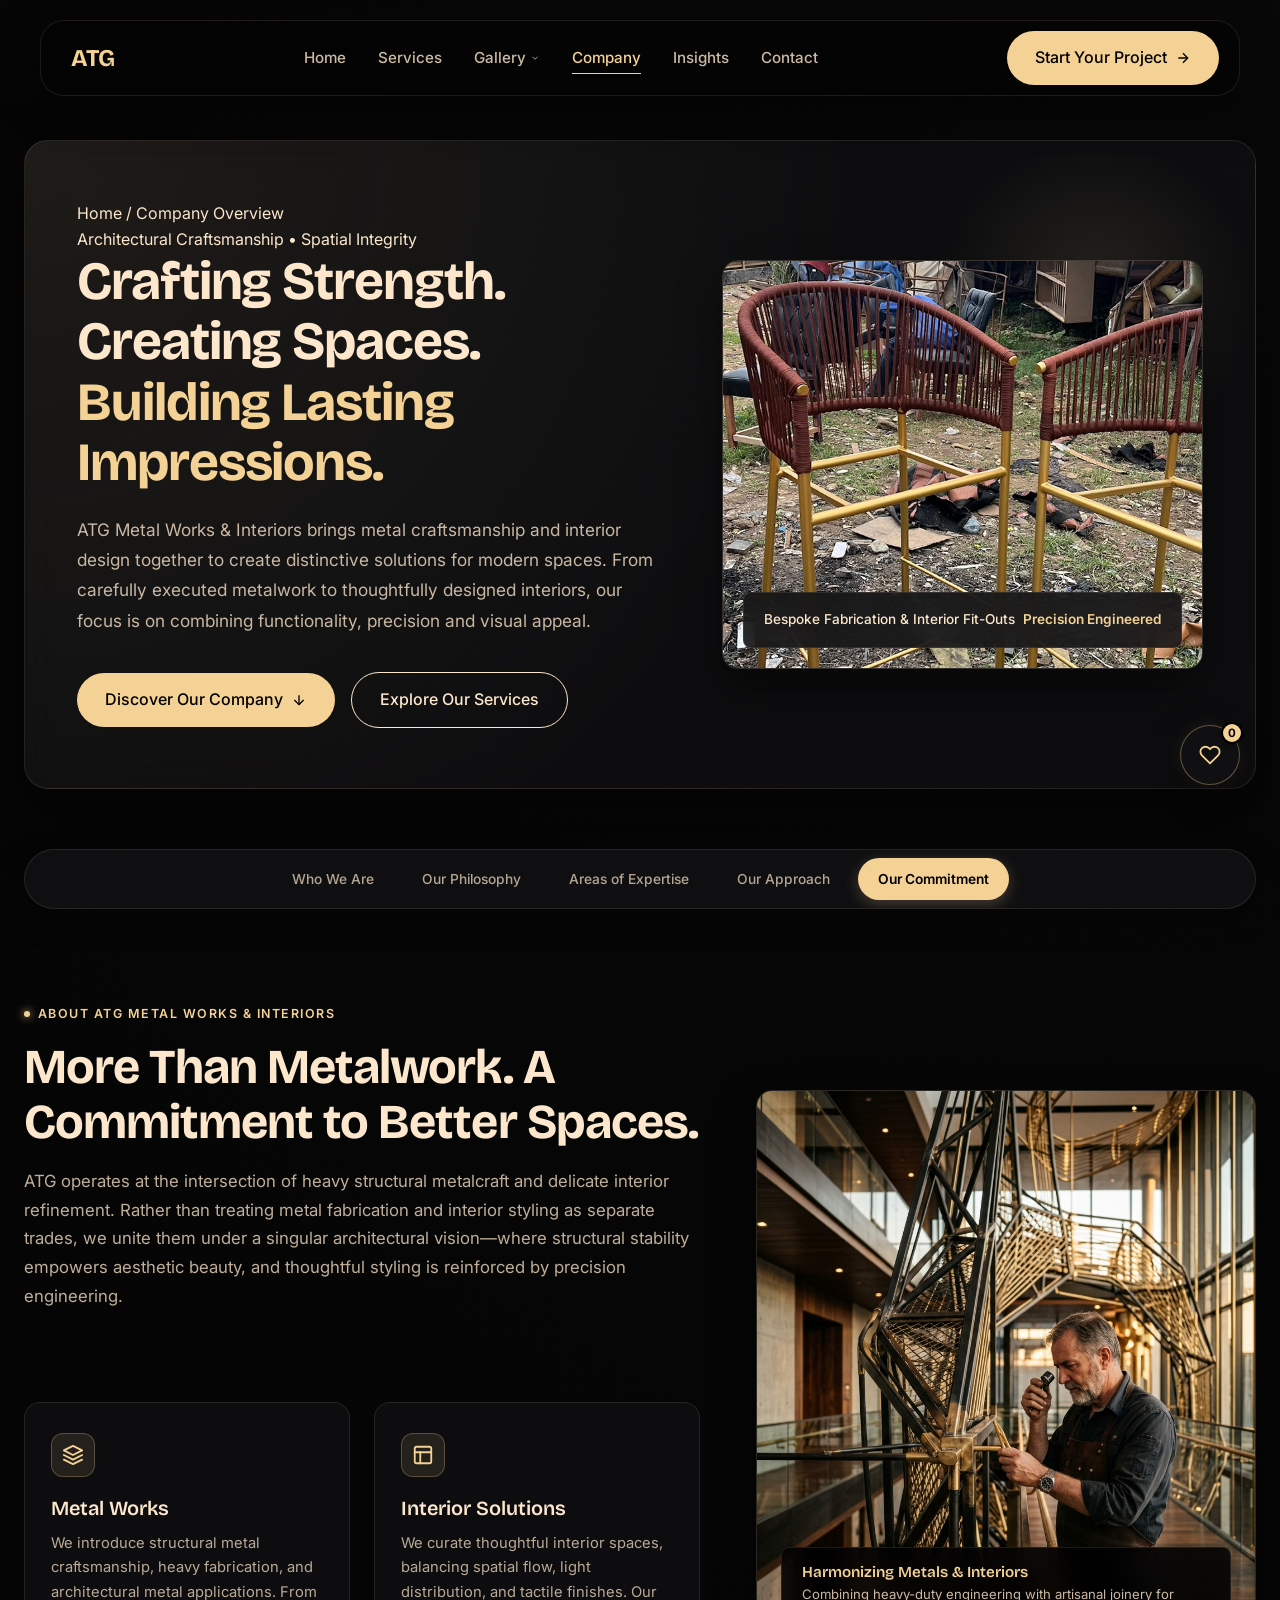
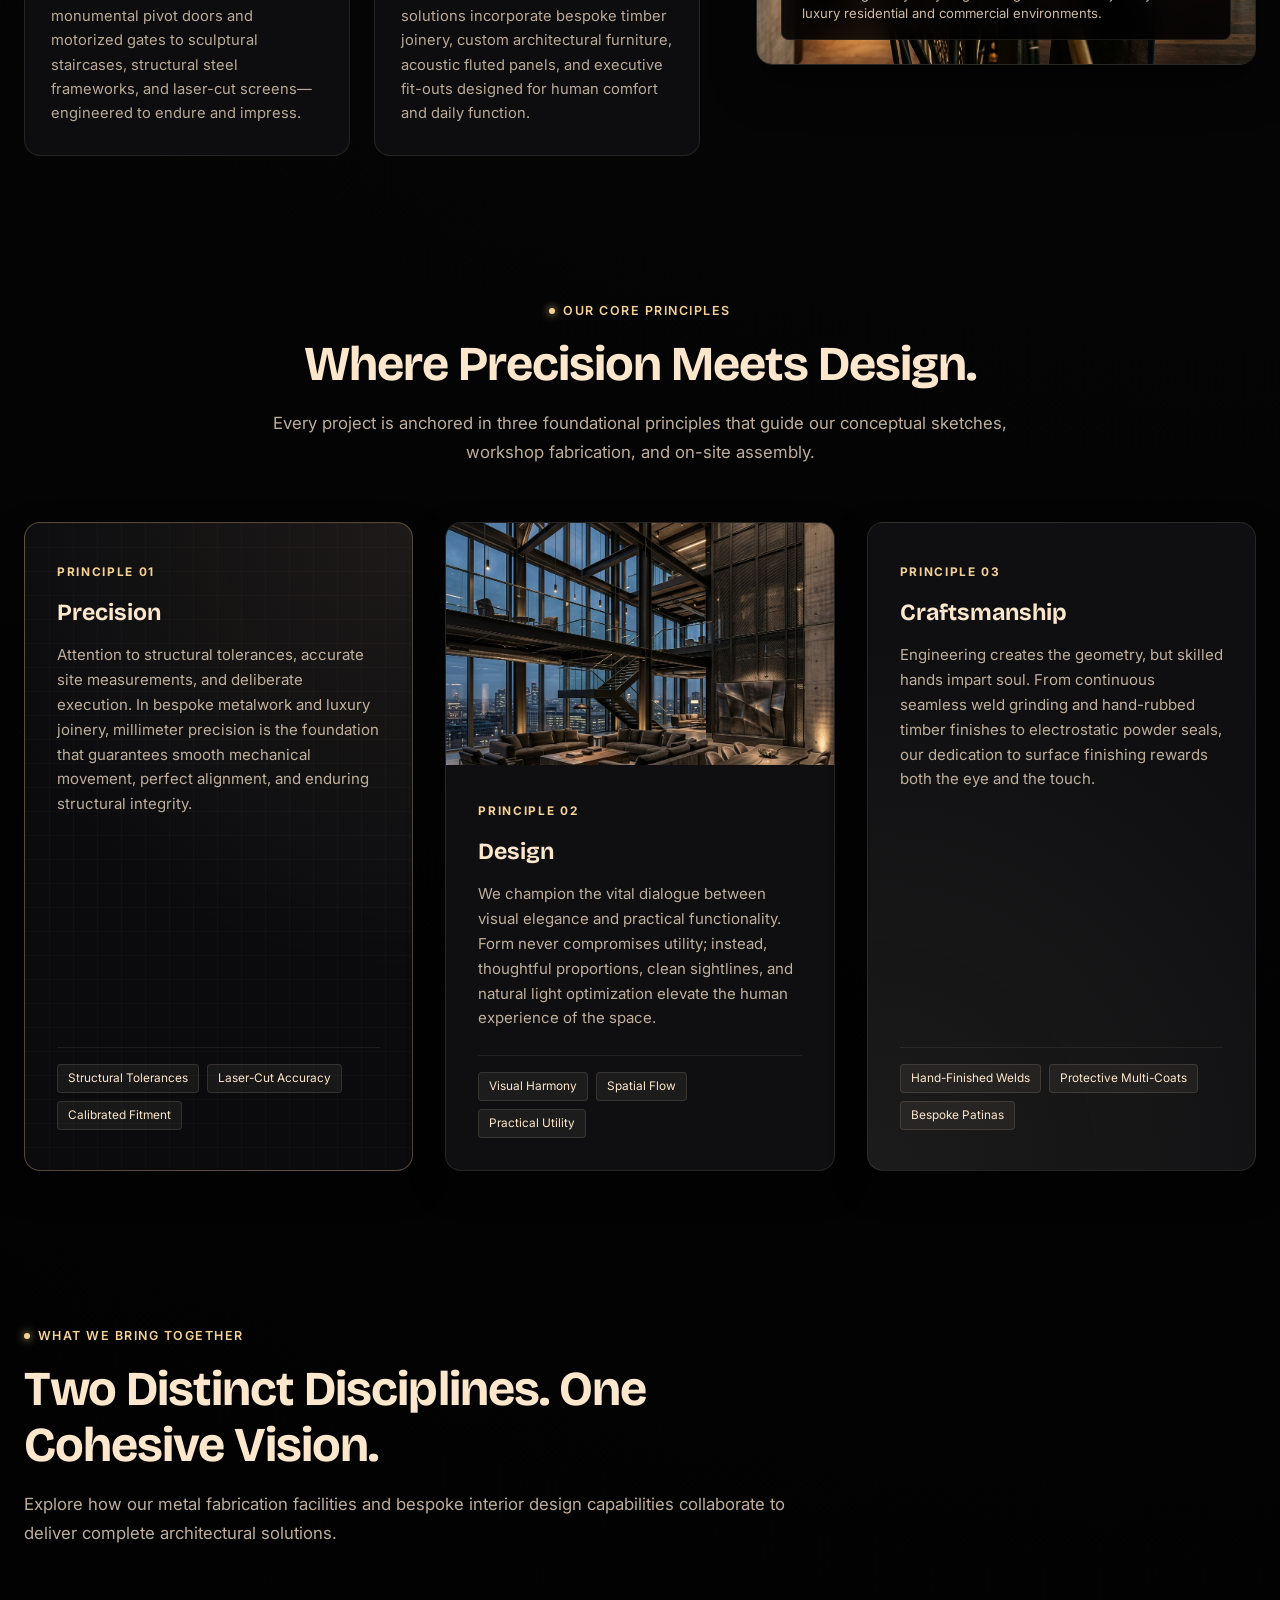
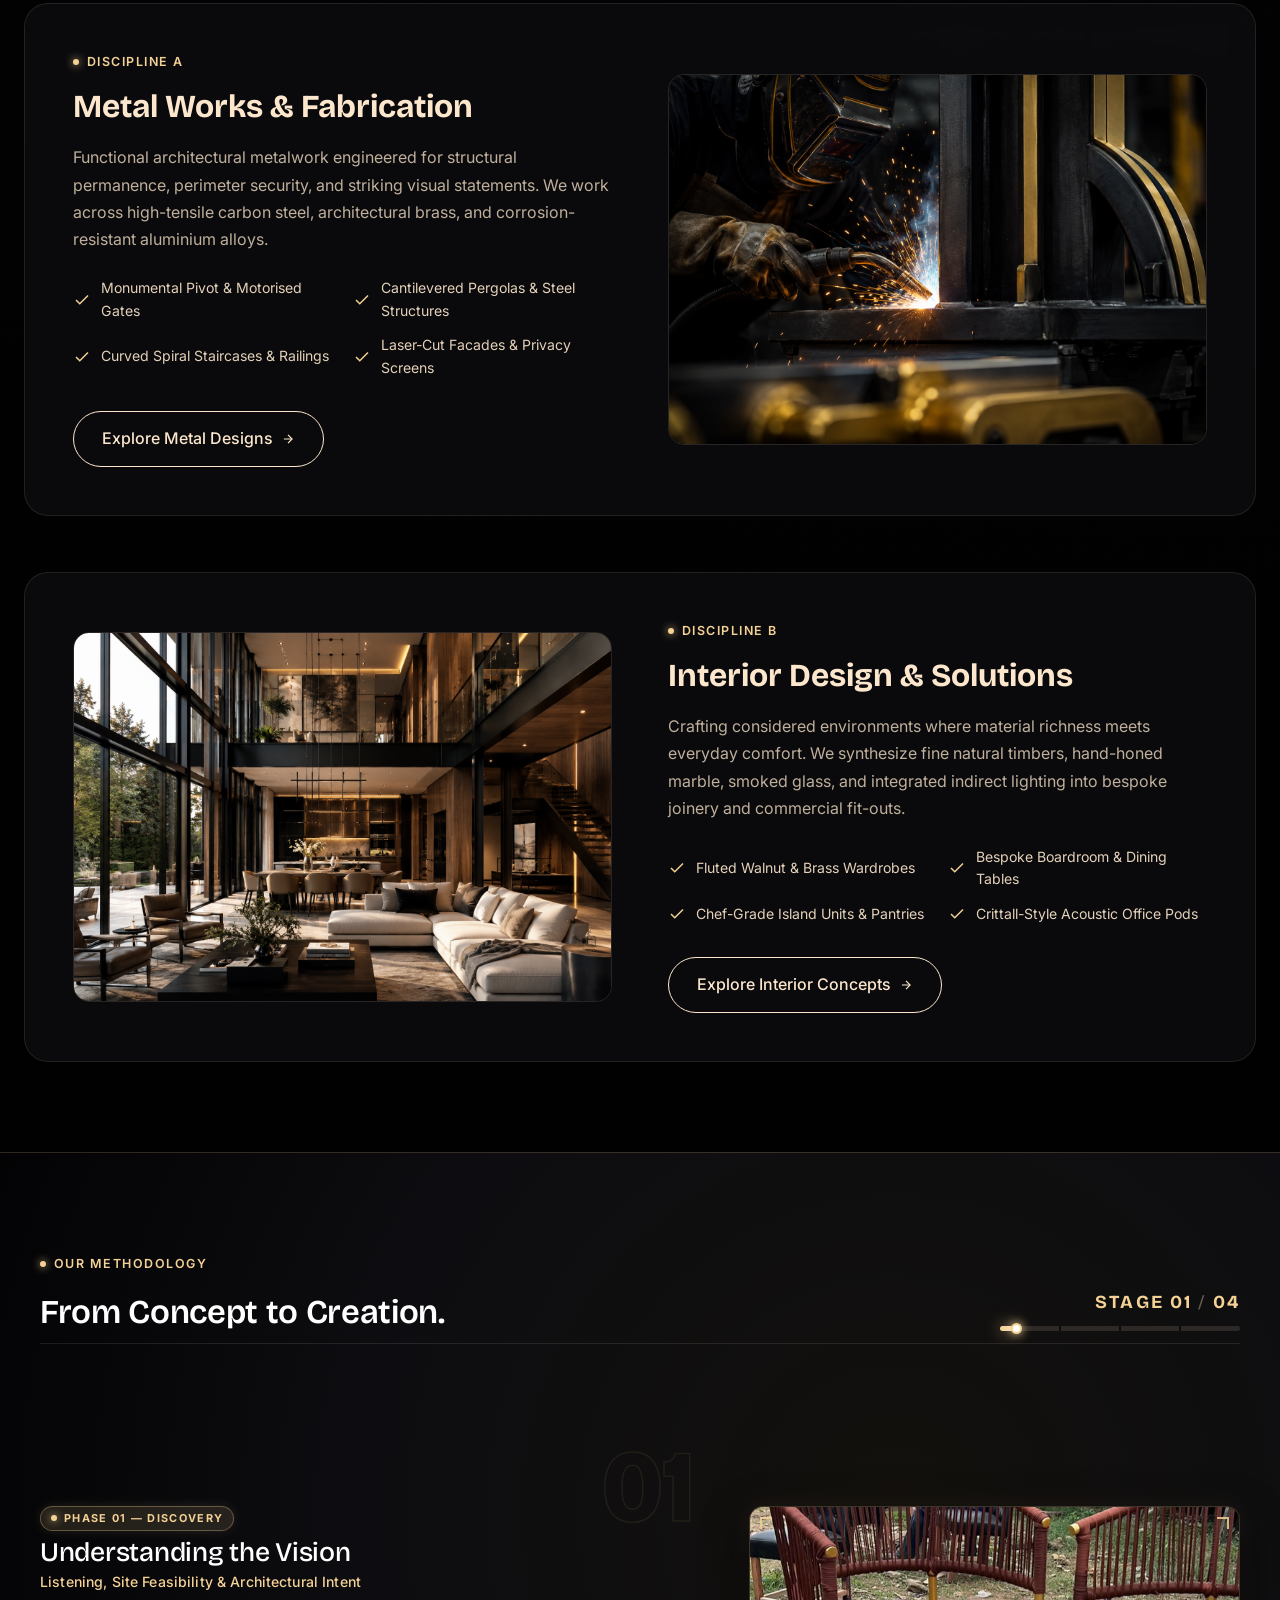
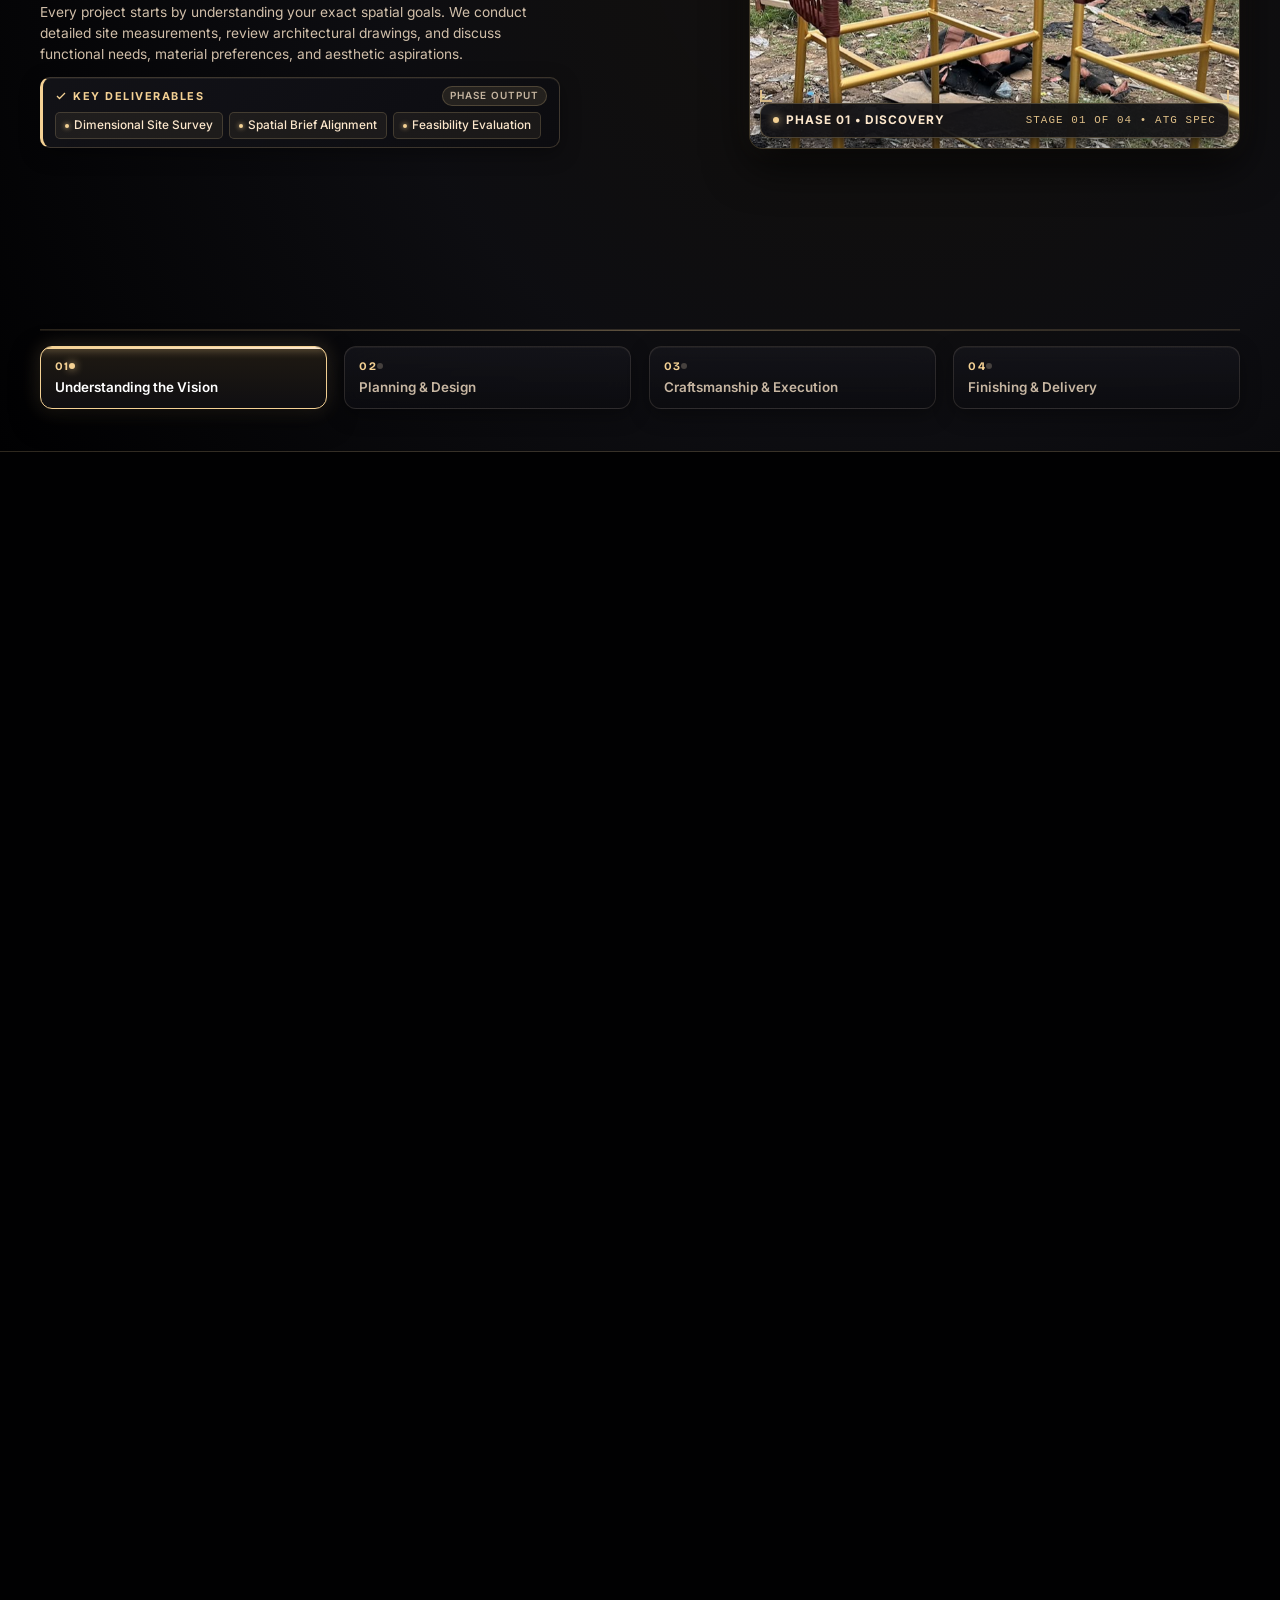
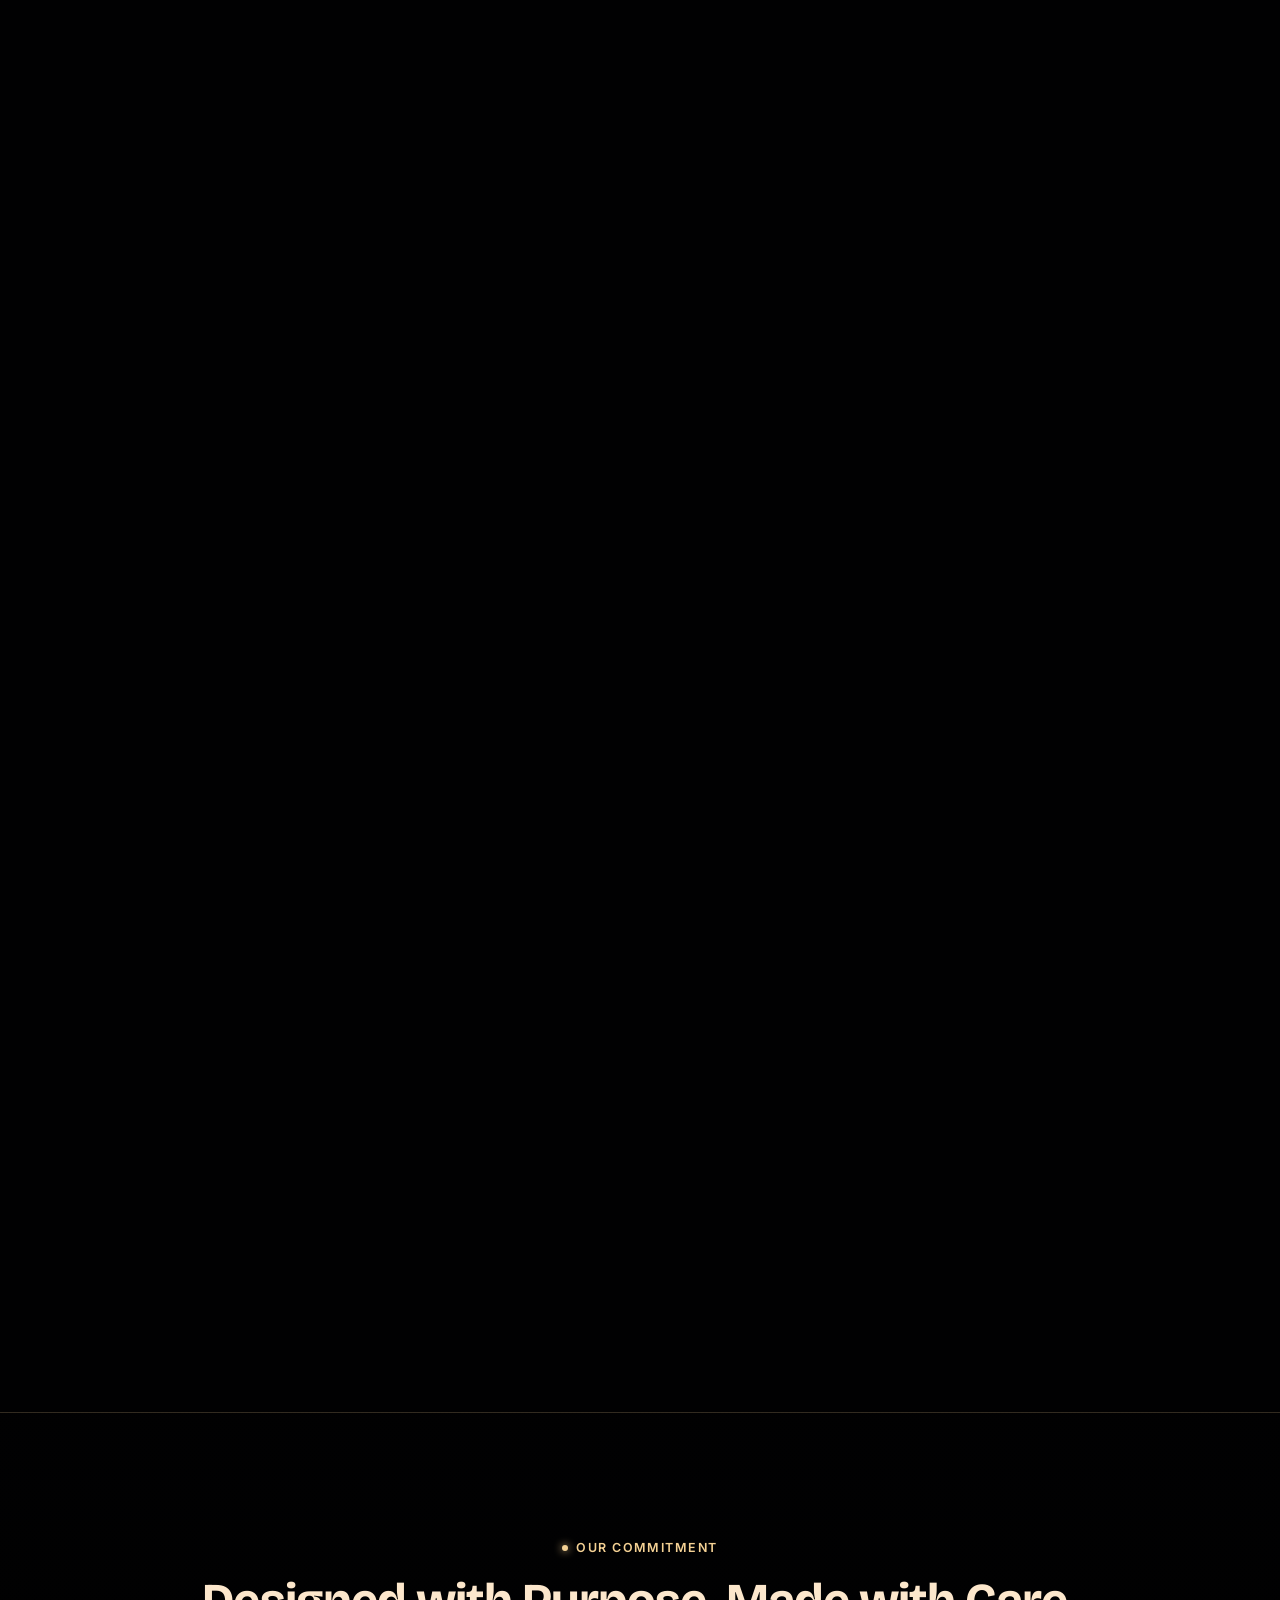
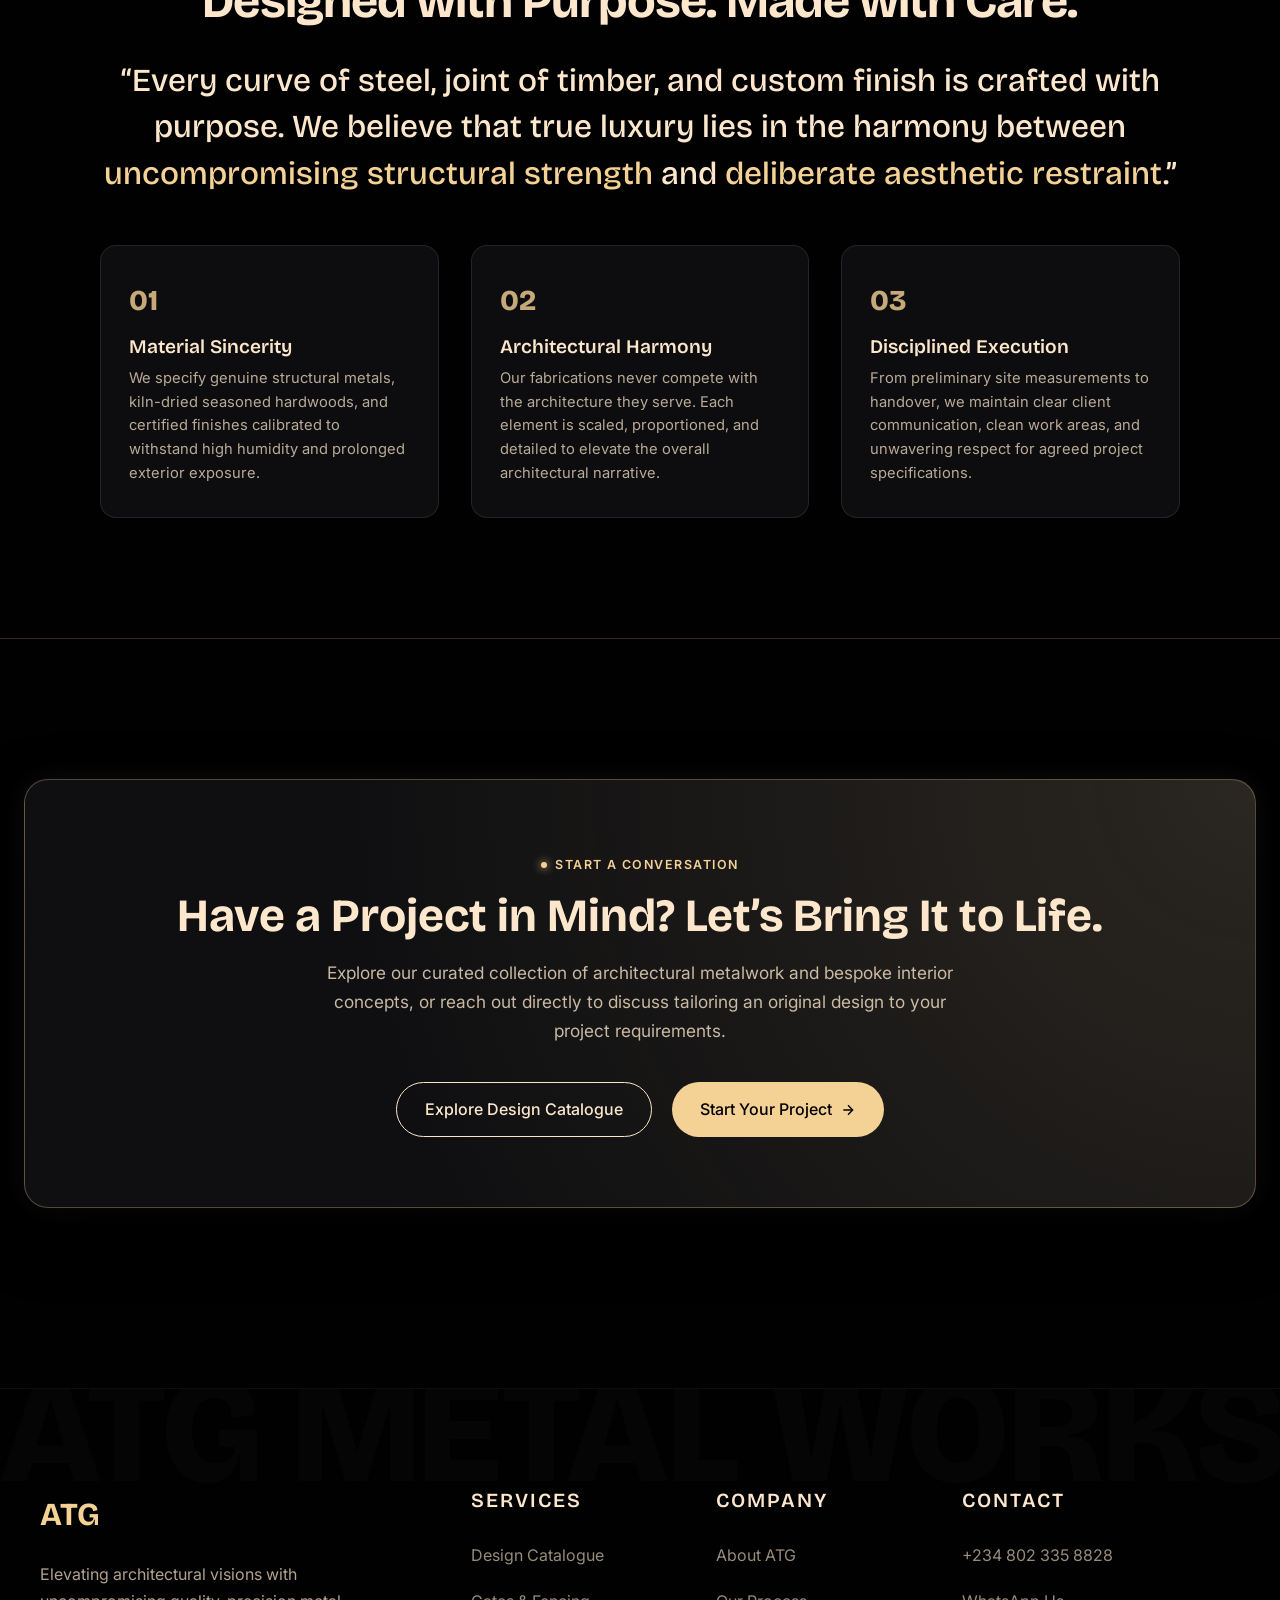
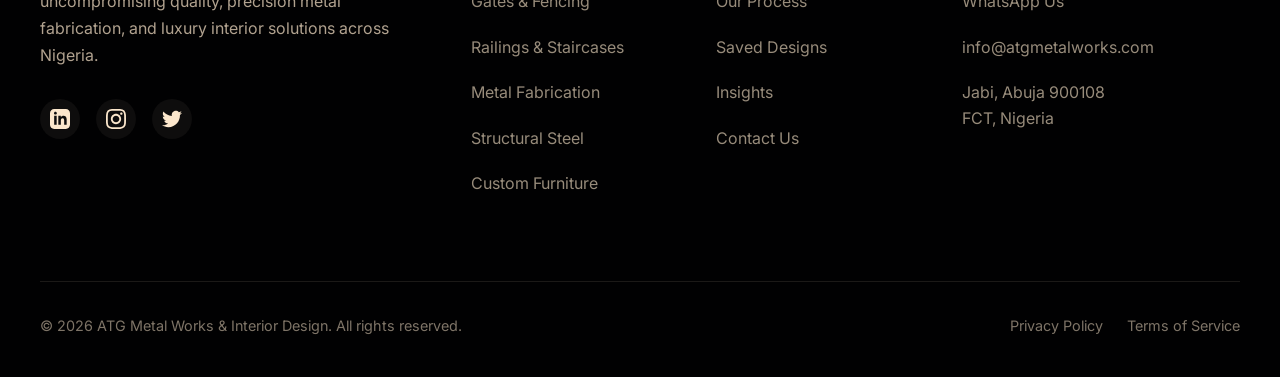
==== commit 08b8cf3a: "Update ATG website improvements" ====
--- a/company.html
+++ b/company.html
@@ -461,6 +461,14 @@
                                         <span class="co-chip"><span class="co-chip-bullet"></span> Feasibility Evaluation</span>
                                     </div>
                                 </div>
+                                <div class="co-stage-mobile-visual">
+                                    <span class="co-viewfinder-corner top-left"></span>
+                                    <span class="co-viewfinder-corner top-right"></span>
+                                    <span class="co-viewfinder-corner bottom-left"></span>
+                                    <span class="co-viewfinder-corner bottom-right"></span>
+                                    <img src="images/477207b1-285c-4915-88f1-40f09fe9c256.jpg" alt="Phase 01 Architectural site survey" loading="lazy">
+                                    <div class="co-mobile-img-badge">Phase 01 &bull; Discovery</div>
+                                </div>
                             </div>
 
                             <!-- Stage 02 -->
@@ -489,6 +497,14 @@
                                         <span class="co-chip"><span class="co-chip-bullet"></span> 3D Structural Modeling</span>
                                     </div>
                                 </div>
+                                <div class="co-stage-mobile-visual">
+                                    <span class="co-viewfinder-corner top-left"></span>
+                                    <span class="co-viewfinder-corner top-right"></span>
+                                    <span class="co-viewfinder-corner bottom-left"></span>
+                                    <span class="co-viewfinder-corner bottom-right"></span>
+                                    <img src="images/service_steel.png" alt="Phase 02 Structural engineering and design" loading="lazy">
+                                    <div class="co-mobile-img-badge">Phase 02 &bull; Engineering</div>
+                                </div>
                             </div>
 
                             <!-- Stage 03 -->
@@ -517,6 +533,14 @@
                                         <span class="co-chip"><span class="co-chip-bullet"></span> Workshop Bench Fitting</span>
                                     </div>
                                 </div>
+                                <div class="co-stage-mobile-visual">
+                                    <span class="co-viewfinder-corner top-left"></span>
+                                    <span class="co-viewfinder-corner top-right"></span>
+                                    <span class="co-viewfinder-corner bottom-left"></span>
+                                    <span class="co-viewfinder-corner bottom-right"></span>
+                                    <img src="images/e5c07175-a404-44a3-993f-c502c40bee47.png" alt="Phase 03 Workshop fabrication and welding" loading="lazy">
+                                    <div class="co-mobile-img-badge">Phase 03 &bull; Fabrication</div>
+                                </div>
                             </div>
 
                             <!-- Stage 04 -->
@@ -544,6 +568,14 @@
                                         <span class="co-chip"><span class="co-chip-bullet"></span> Crated Logistics Transport</span>
                                         <span class="co-chip"><span class="co-chip-bullet"></span> Calibrated Site Handover</span>
                                     </div>
+                                </div>
+                                <div class="co-stage-mobile-visual">
+                                    <span class="co-viewfinder-corner top-left"></span>
+                                    <span class="co-viewfinder-corner top-right"></span>
+                                    <span class="co-viewfinder-corner bottom-left"></span>
+                                    <span class="co-viewfinder-corner bottom-right"></span>
+                                    <img src="images/dropdown_portfolio.png" alt="Phase 04 Completed luxury installation" loading="lazy">
+                                    <div class="co-mobile-img-badge">Phase 04 &bull; Installation</div>
                                 </div>
                             </div>
                         </div>
--- a/CSS/company.css
+++ b/CSS/company.css
@@ -713,6 +713,12 @@
     max-height: 350px;
     display: flex;
     align-items: center;
+}
+
+
+/* Desktop default for mobile-only stage visuals */
+.co-stage-mobile-visual {
+    display: none;
 }
 
 .co-stage-pane {
@@ -1411,37 +1417,215 @@
         grid-template-columns: 1fr;
     }
 
-    /* Mobile handling for New Gen Approach Scroller */
+    /* Mobile Architectural Presentation for Our Methodology */
     .co-approach-scroll-container {
+        height: auto !important;
+        margin: 0 0 40px 0;
+        padding: 40px 0;
+    }
+
+    .co-approach-sticky-stage {
+        position: relative !important;
+        height: auto !important;
+        min-height: auto !important;
+        top: auto !important;
+        padding: 20px 16px;
+        background: transparent;
+        border: none;
+        overflow: visible;
+    }
+
+    .co-approach-stage-inner {
         height: auto;
-        margin-bottom: 40px;
-    }
-
-    .co-approach-sticky-stage {
+        max-height: none;
+        gap: 28px;
+    }
+
+    .co-approach-top-bar {
+        flex-direction: column;
+        align-items: flex-start;
+        gap: 12px;
+        padding-bottom: 16px;
+    }
+
+    .co-approach-header-meta h2 {
+        font-size: 1.85rem;
+        line-height: 1.2;
+    }
+
+    .co-scrub-indicator {
+        display: none;
+    }
+
+    .co-approach-body-grid {
+        display: block;
+        width: 100%;
+        margin: 0;
+    }
+
+    /* Hide the separate desktop-only image window on mobile */
+    .co-approach-visual-window {
+        display: none !important;
+    }
+
+    /* Vertical Golden Spine & Stage Cards */
+    .co-stages-card-stack {
         position: relative;
         height: auto;
-        top: auto;
-        padding: 40px 16px;
-    }
-
-    .co-approach-body-grid {
-        grid-template-columns: 1fr;
-        gap: 28px;
-    }
-
-    .co-stages-card-stack {
-        min-height: 380px;
+        min-height: auto;
+        max-height: none;
+        display: flex;
+        flex-direction: column;
+        gap: 36px;
+        padding-left: 28px;
+        border-left: 2px solid rgba(244, 209, 148, 0.3);
+        margin-left: 10px;
+    }
+
+    .co-stage-pane {
+        position: relative !important;
+        inset: auto !important;
+        display: flex !important;
+        flex-direction: column !important;
+        opacity: 1 !important;
+        visibility: visible !important;
+        transform: none !important;
+        filter: none !important;
+        pointer-events: auto !important;
+        background: rgba(14, 14, 18, 0.92);
+        border: 1px solid rgba(244, 209, 148, 0.24);
+        border-radius: 16px;
+        padding: 24px 20px;
+        box-shadow: 0 16px 40px rgba(0, 0, 0, 0.6);
+        transition: border-color 0.3s ease, box-shadow 0.3s ease;
+    }
+
+    .co-stage-pane:hover {
+        border-color: rgba(244, 209, 148, 0.5);
+        box-shadow: 0 20px 50px rgba(0, 0, 0, 0.8), 0 0 24px rgba(244, 209, 148, 0.12);
+    }
+
+    /* Golden Milestone Node on the Spine */
+    .co-stage-pane::before {
+        content: "";
+        position: absolute;
+        left: -38px;
+        top: 26px;
+        width: 18px;
+        height: 18px;
+        border-radius: 50%;
+        background: #010102;
+        border: 3px solid #F4D194;
+        box-shadow: 0 0 14px rgba(244, 209, 148, 0.7);
+        z-index: 2;
     }
 
     .co-stage-ghost-num {
-        font-size: 5rem;
-        top: -10px;
-        right: 0;
-    }
-
+        position: absolute;
+        right: 16px;
+        top: 10px;
+        font-family: var(--font-heading);
+        font-size: 3.5rem !important;
+        font-weight: 800;
+        color: transparent;
+        -webkit-text-stroke: 1.5px rgba(244, 209, 148, 0.2) !important;
+        opacity: 0.7 !important;
+        transform: none !important;
+        line-height: 1;
+        pointer-events: none;
+        user-select: none;
+    }
+
+    .co-stage-badge {
+        font-size: 0.75rem;
+        padding: 4px 12px;
+        margin-bottom: 8px;
+        align-self: flex-start;
+    }
+
+    .co-stage-title {
+        font-size: 1.4rem;
+        color: var(--clr-cream);
+        margin: 0 0 4px 0;
+        line-height: 1.25;
+    }
+
+    .co-stage-subtitle {
+        font-size: 0.86rem;
+        color: var(--clr-gold);
+        margin-bottom: 12px;
+        line-height: 1.4;
+    }
+
+    .co-stage-description {
+        font-size: 0.92rem;
+        color: rgba(252, 231, 204, 0.85);
+        line-height: 1.6;
+        margin-bottom: 18px;
+        max-width: 100%;
+    }
+
+    .co-stage-deliverables {
+        max-width: 100%;
+        margin-bottom: 8px;
+    }
+
+    .co-deliverable-chips {
+        flex-wrap: wrap;
+        gap: 8px;
+    }
+
+    .co-chip {
+        font-size: 0.78rem;
+        padding: 5px 12px;
+    }
+
+    /* Embedded Photography Viewfinder for Each Stage on Mobile */
+    .co-stage-mobile-visual {
+        display: block !important;
+        position: relative;
+        width: 100%;
+        aspect-ratio: 16 / 10;
+        border-radius: 12px;
+        overflow: hidden;
+        margin-top: 20px;
+        border: 1px solid rgba(244, 209, 148, 0.28);
+        background: #000;
+        box-shadow: 0 10px 30px rgba(0, 0, 0, 0.5);
+    }
+
+    .co-stage-mobile-visual img {
+        width: 100%;
+        height: 100%;
+        object-fit: cover;
+        display: block;
+        transition: transform 0.5s ease;
+    }
+
+    .co-stage-pane:hover .co-stage-mobile-visual img {
+        transform: scale(1.03);
+    }
+
+    .co-mobile-img-badge {
+        position: absolute;
+        bottom: 12px;
+        left: 14px;
+        background: rgba(1, 1, 2, 0.88);
+        backdrop-filter: blur(8px);
+        -webkit-backdrop-filter: blur(8px);
+        border: 1px solid rgba(244, 209, 148, 0.35);
+        padding: 5px 12px;
+        border-radius: 999px;
+        font-size: 0.72rem;
+        font-weight: 600;
+        color: var(--clr-gold);
+        letter-spacing: 0.06em;
+        text-transform: uppercase;
+    }
+
+    /* Stepper navigation is redundant on vertical mobile timeline */
     .co-approach-stepper-nav {
-        grid-template-columns: 1fr 1fr;
-        gap: 10px;
+        display: none !important;
     }
 
     .co-commitment-section {
